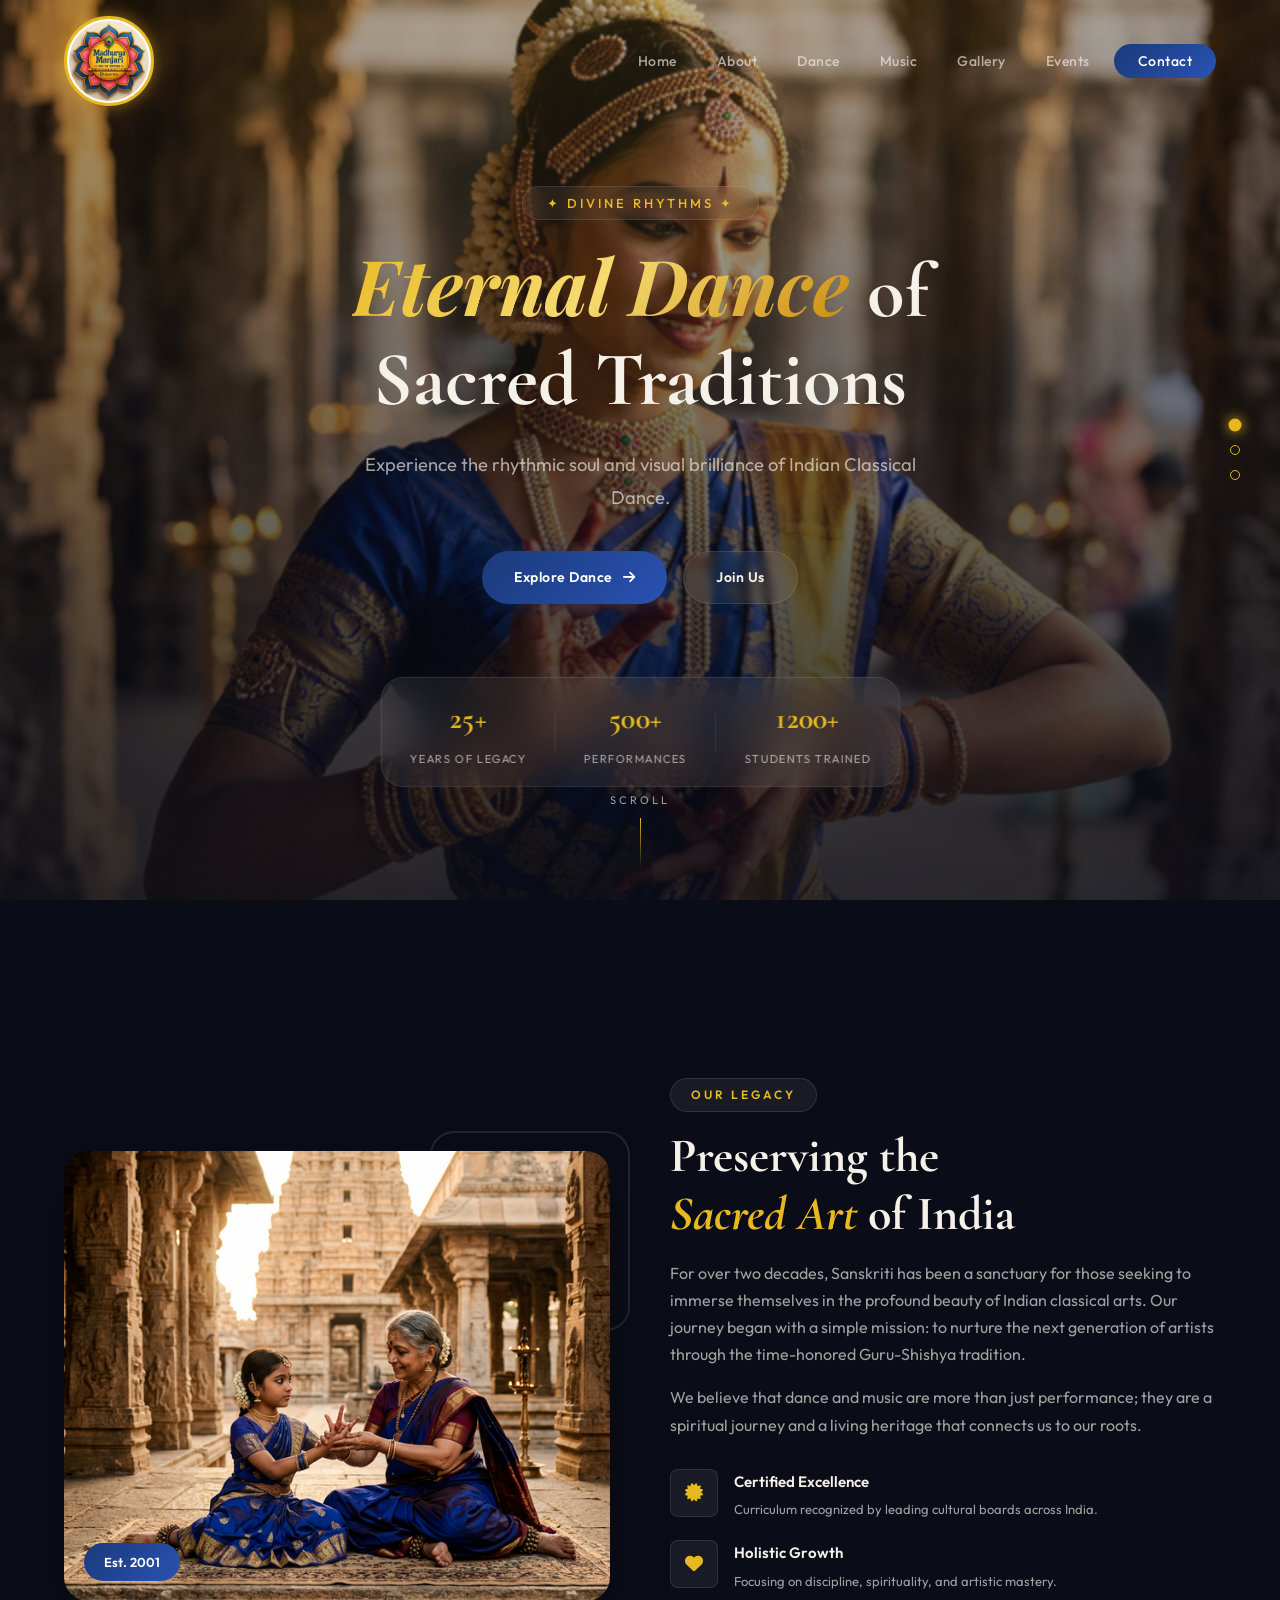
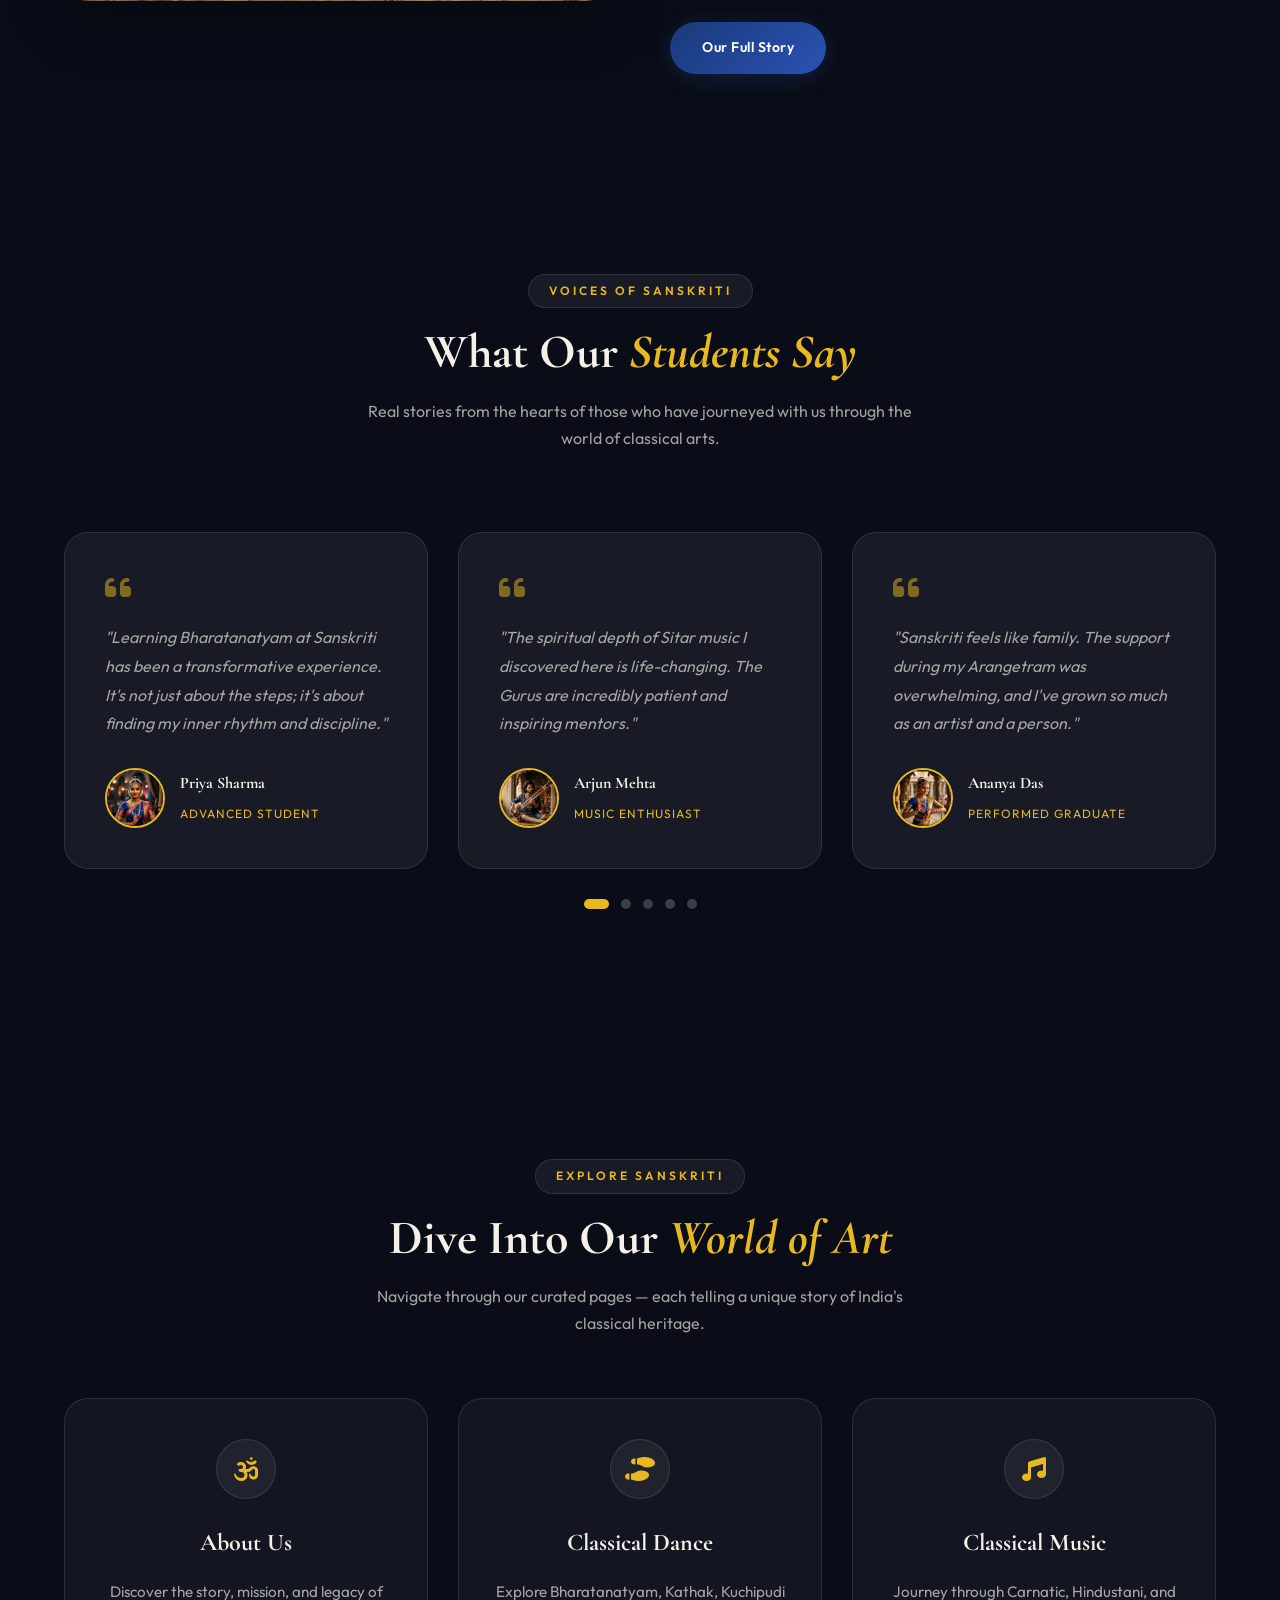
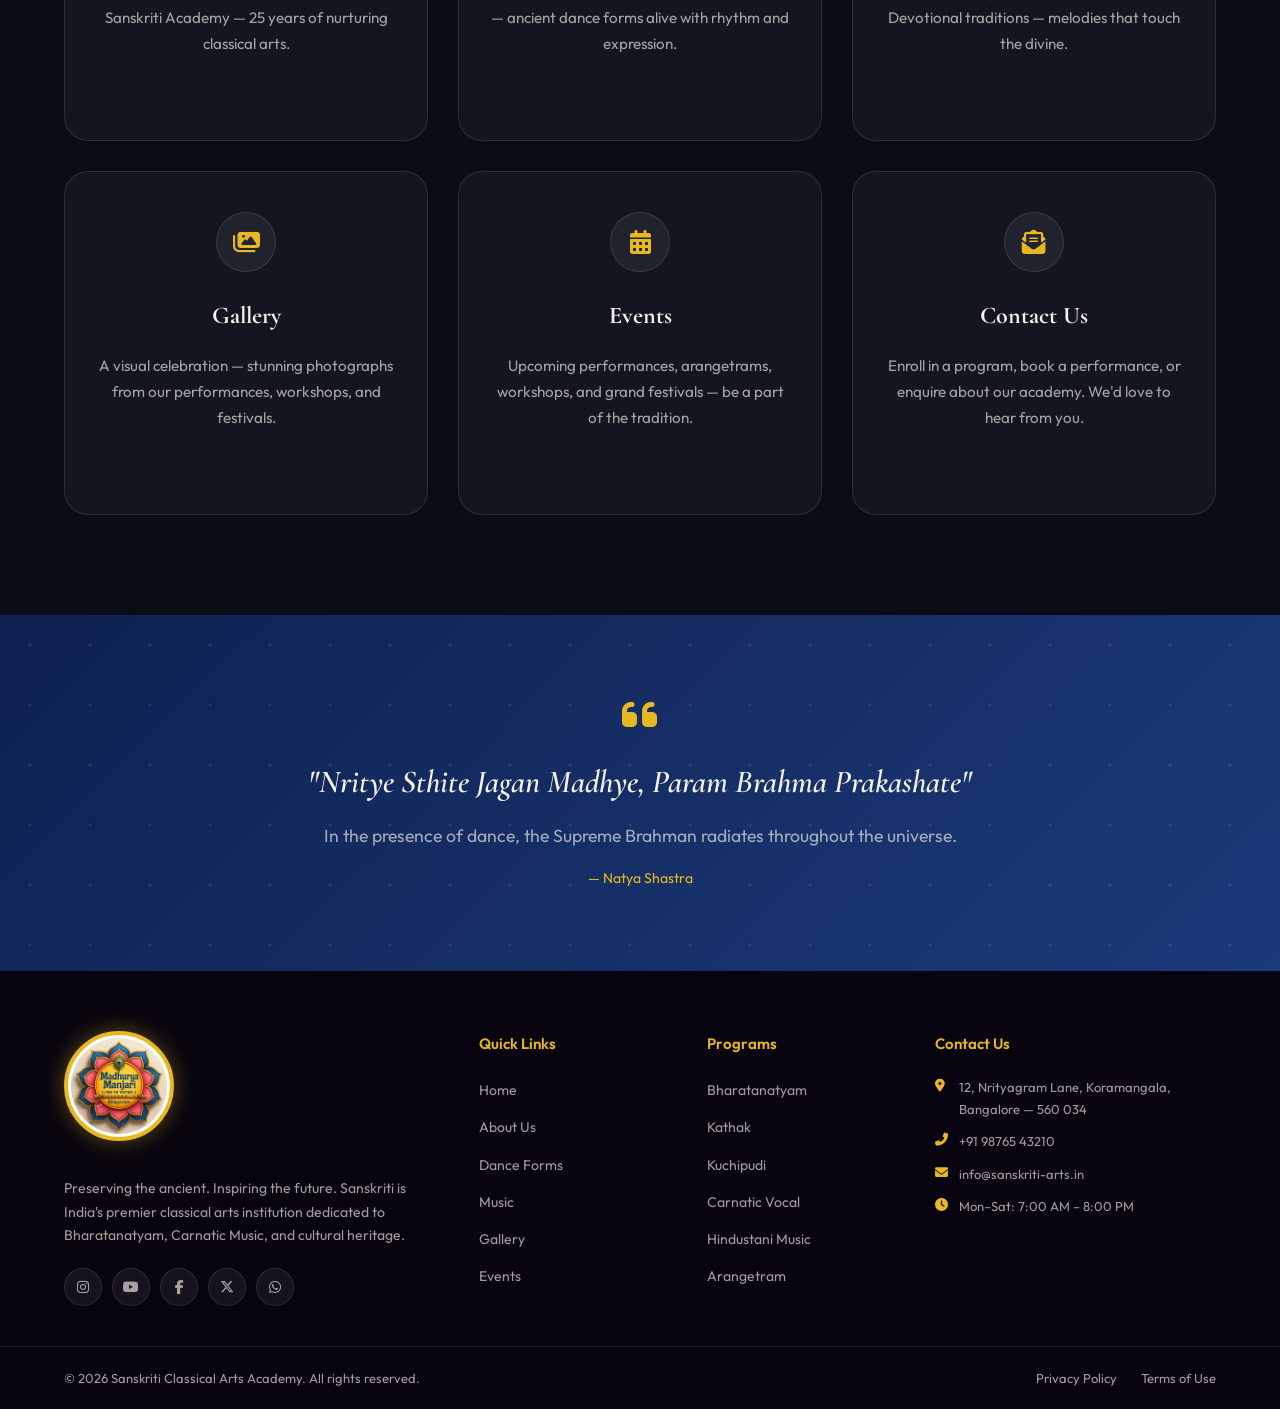
==== index.html @ 02250d00 "Add initial website structure, core styling, and assets for the Sanskriti project." ====
<!DOCTYPE html>
<html lang="en">

<head>
  <meta charset="UTF-8" />
  <meta name="viewport" content="width=device-width, initial-scale=1.0" />
  <meta name="description"
    content="Sanskriti — Celebrating the timeless beauty of Indian Classical Arts: Bharatanatyam, Kathak, Carnatic Music, and Cultural Performances." />
  <title>Sanskriti — Home | Indian Classical Arts</title>
  <link rel="stylesheet" href="style.css" />
  <link rel="preconnect" href="https://fonts.googleapis.com" />
  <link rel="preconnect" href="https://fonts.gstatic.com" crossorigin />
  <link
    href="https://fonts.googleapis.com/css2?family=Cormorant+Garamond:ital,wght@0,400;0,600;0,700;1,400;1,600&family=Outfit:wght@300;400;500;600&family=Playfair+Display:ital,wght@0,700;1,500&display=swap"
    rel="stylesheet" />
  <link rel="stylesheet" href="https://cdnjs.cloudflare.com/ajax/libs/font-awesome/6.5.0/css/all.min.css" />
</head>

<body>

  <!-- ===== NAVBAR ===== -->
  <nav class="navbar" id="navbar">
    <div class="nav-container">
      <a href="index.html" class="nav-logo">
        <img src="images/home/logo.jpeg" alt="Madhurya Manjari" class="nav-logo-img" />
      </a>
      <ul class="nav-menu" id="navMenu">
        <li><a href="index.html" class="nav-link active">Home</a></li>
        <li><a href="about.html" class="nav-link">About</a></li>
        <li><a href="dance.html" class="nav-link">Dance</a></li>
        <li><a href="music.html" class="nav-link">Music</a></li>
        <li><a href="gallery.html" class="nav-link">Gallery</a></li>
        <li><a href="events.html" class="nav-link">Events</a></li>
        <li><a href="contact.html" class="nav-link nav-cta">Contact</a></li>
      </ul>
      <button class="hamburger" id="hamburger" aria-label="Toggle Menu">
        <span></span><span></span><span></span>
      </button>
    </div>
  </nav>

  <!-- ===== HERO SECTION ===== -->
  <section class="hero" id="home">
    <div class="hero-particles" id="heroParticles"></div>
    
    <div class="hero-carousel" id="heroCarousel">
      <!-- Slide 1 -->
      <div class="carousel-slide active">
        <div class="slide-bg" style="background-image: url('images/home/carousel-1.jpg');"></div>
        <div class="hero-content">
          <span class="hero-badge">✦ Divine Rhythms ✦</span>
          <h1 class="hero-title">
            <em>Eternal Dance</em> of<br />
            Sacred Traditions
          </h1>
          <p class="hero-subtitle">Experience the rhythmic soul and visual brilliance of Indian Classical Dance.</p>
          <div class="hero-buttons">
            <a href="dance.html" class="btn btn-primary">Explore Dance <i class="fas fa-arrow-right"></i></a>
            <a href="contact.html" class="btn btn-outline">Join Us</a>
          </div>
        </div>
      </div>

      <!-- Slide 2 -->
      <div class="carousel-slide">
        <div class="slide-bg" style="background-image: url('images/home/carousel-2.jpg');"></div>
        <div class="hero-content">
          <span class="hero-badge">✦ Melodic Soul ✦</span>
          <h1 class="hero-title">
            Resonance of<br />
            <em>Divine Strings</em>
          </h1>
          <p class="hero-subtitle">Discover the melodic heart of India through the strings of thousand-year-old music.</p>
          <div class="hero-buttons">
            <a href="music.html" class="btn btn-primary">Discover Music <i class="fas fa-arrow-right"></i></a>
            <a href="contact.html" class="btn btn-outline">Learn More</a>
          </div>
        </div>
      </div>

      <!-- Slide 3 -->
      <div class="carousel-slide">
        <div class="slide-bg" style="background-image: url('images/home/carousel-3.jpg');"></div>
        <div class="hero-content">
          <span class="hero-badge">✦ Artistic Legacy ✦</span>
          <h1 class="hero-title">
            Celebrating our<br />
            <em>Living Heritage</em>
          </h1>
          <p class="hero-subtitle">A sanctuary for Indian classical arts, where tradition meets timeless elegance.</p>
          <div class="hero-buttons">
            <a href="gallery.html" class="btn btn-primary">View Gallery <i class="fas fa-arrow-right"></i></a>
            <a href="events.html" class="btn btn-outline">Attend Events</a>
          </div>
        </div>
      </div>

      <!-- Fixed Stats Over Carousel -->
      <div class="hero-fixed-bottom">
        <div class="hero-stats">
          <div class="stat"><span class="stat-num">25+</span><span class="stat-label">Years of Legacy</span></div>
          <div class="stat-divider"></div>
          <div class="stat"><span class="stat-num">500+</span><span class="stat-label">Performances</span></div>
          <div class="stat-divider"></div>
          <div class="stat"><span class="stat-num">1200+</span><span class="stat-label">Students Trained</span></div>
        </div>
      </div>

      <!-- Carousel Progress Navigation -->
      <div class="carousel-controls">
        <div class="nav-dot active" data-slide="0"></div>
        <div class="nav-dot" data-slide="1"></div>
        <div class="nav-dot" data-slide="2"></div>
      </div>
      
      <!-- Artistic Light & Interaction Overlays -->
      <div class="hero-light-overlay"></div>
    </div>

    <!-- Scroll Indicator -->
    <div class="hero-scroll">
      <span>Scroll</span>
      <div class="scroll-line"></div>
    </div>
  </section>

  <!-- ===== SECTION DIVIDER ===== -->
  <div class="divider divider-wave">
    <svg viewBox="0 0 1440 80" preserveAspectRatio="none">
      <path d="M0,40 C360,80 1080,0 1440,40 L1440,80 L0,80 Z" fill="var(--bg-primary)" />
    </svg>
  </div>

  <!-- ===== HOME ABOUT SECTION ===== -->
  <section class="home-about section" id="about">
    <div class="container">
      <div class="about-grid">
        <div class="about-image-wrap" data-aos="fade-right">
          <div class="about-img-frame">
            <img src="images/home/home-about.jpg" alt="Guru teaching Shishya" />
            <div class="img-badge">Est. 2001</div>
          </div>
          <div class="about-img-accent"></div>
        </div>
        <div class="about-text" data-aos="fade-left">
          <span class="section-tag">Our Legacy</span>
          <h2 class="section-title">Preserving the <br><em>Sacred Art</em> of India</h2>
          <p>For over two decades, Sanskriti has been a sanctuary for those seeking to immerse themselves in the profound beauty of Indian classical arts. Our journey began with a simple mission: to nurture the next generation of artists through the time-honored Guru-Shishya tradition.</p>
          <p>We believe that dance and music are more than just performance; they are a spiritual journey and a living heritage that connects us to our roots.</p>
          <div class="about-features">
            <div class="feature-item">
              <div class="feature-icon"><i class="fas fa-certificate"></i></div>
              <div>
                <h4>Certified Excellence</h4>
                <p>Curriculum recognized by leading cultural boards across India.</p>
              </div>
            </div>
            <div class="feature-item">
              <div class="feature-icon"><i class="fas fa-heart"></i></div>
              <div>
                <h4>Holistic Growth</h4>
                <p>Focusing on discipline, spirituality, and artistic mastery.</p>
              </div>
            </div>
          </div>
          <div class="hero-btns" style="justify-content: flex-start;">
            <a href="about.html" class="btn btn-primary">Our Full Story</a>
          </div>
        </div>
      </div>
    </div>
  </section>

  <!-- ===== TESTIMONIALS SECTION ===== -->
  <section class="testimonials section">
    <div class="container">
      <div class="section-header" data-aos="fade-up">
        <span class="section-tag">Voices of Sanskriti</span>
        <h2 class="section-title">What Our <em>Students Say</em></h2>
        <p class="section-desc">Real stories from the hearts of those who have journeyed with us through the world of classical arts.</p>
      </div>
      <div class="testimonial-carousel-container">
        <div class="testimonial-track">
          <!-- Testimonial 1 -->
          <div class="testimonial-card">
            <div class="testi-content">
              <i class="fas fa-quote-left"></i>
              <p>"Learning Bharatanatyam at Sanskriti has been a transformative experience. It's not just about the steps; it's about finding my inner rhythm and discipline."</p>
            </div>
            <div class="testi-user">
              <img src="images/home/student-1.jpg" alt="Priya Sharma" />
              <div class="user-info">
                <h5>Priya Sharma</h5>
                <span>Advanced Student</span>
              </div>
            </div>
          </div>
          <!-- Testimonial 2 -->
          <div class="testimonial-card">
            <div class="testi-content">
              <i class="fas fa-quote-left"></i>
              <p>"The spiritual depth of Sitar music I discovered here is life-changing. The Gurus are incredibly patient and inspiring mentors."</p>
            </div>
            <div class="testi-user">
              <img src="images/home/student-2.jpg" alt="Arjun Mehta" />
              <div class="user-info">
                <h5>Arjun Mehta</h5>
                <span>Music Enthusiast</span>
              </div>
            </div>
          </div>
          <!-- Testimonial 3 -->
          <div class="testimonial-card">
            <div class="testi-content">
              <i class="fas fa-quote-left"></i>
              <p>"Sanskriti feels like family. The support during my Arangetram was overwhelming, and I've grown so much as an artist and a person."</p>
            </div>
            <div class="testi-user">
              <img src="images/home/student-3.jpg" alt="Ananya Das" />
              <div class="user-info">
                <h5>Ananya Das</h5>
                <span>Performed Graduate</span>
              </div>
            </div>
          </div>
          <!-- Testimonial 4 -->
          <div class="testimonial-card">
            <div class="testi-content">
              <i class="fas fa-quote-left"></i>
              <p>"The Kathak classes here are exceptional. Every mudra and step is taught with such precision and love for the heritage."</p>
            </div>
            <div class="testi-user">
              <img src="images/home/student-4.jpg" alt="Meera Iyer" />
              <div class="user-info">
                <h5>Meera Iyer</h5>
                <span>Kathak Scholar</span>
              </div>
            </div>
          </div>
          <!-- Testimonial 5 -->
          <div class="testimonial-card">
            <div class="testi-content">
              <i class="fas fa-quote-left"></i>
              <p>"Discovering the nuances of Carnatic music at Sanskriti has been my soul's calling. A truly divine learning environment."</p>
            </div>
            <div class="testi-user">
              <img src="images/home/student-5.jpg" alt="Rohan Kulkarni" />
              <div class="user-info">
                <h5>Rohan Kulkarni</h5>
                <span>Music Student</span>
              </div>
            </div>
          </div>
        </div>
        <div class="testimonial-dots">
          <span class="testi-dot active" data-index="0"></span>
          <span class="testi-dot" data-index="1"></span>
          <span class="testi-dot" data-index="2"></span>
          <span class="testi-dot" data-index="3"></span>
          <span class="testi-dot" data-index="4"></span>
        </div>
      </div>
    </div>
  </section>
  <!-- ===== QUICK NAV TILES ===== -->
  <section class="quick-nav-section section">
    <div class="container">
      <div class="section-header" data-aos="fade-up">
        <span class="section-tag">Explore Sanskriti</span>
        <h2 class="section-title">Dive Into Our <em>World of Art</em></h2>
        <p class="section-desc">Navigate through our curated pages — each telling a unique story of India's classical heritage.</p>
      </div>
      <div class="quick-nav-grid">
        <a href="about.html" class="quick-nav-card" data-aos="fade-up" data-aos-delay="0">
          <div class="qn-icon"><i class="fas fa-om"></i></div>
          <h3>About Us</h3>
          <p>Discover the story, mission, and legacy of Sanskriti Academy — 25 years of nurturing classical arts.</p>
          <span class="qn-arrow"><i class="fas fa-arrow-right"></i></span>
        </a>
        <a href="dance.html" class="quick-nav-card" data-aos="fade-up" data-aos-delay="100">
          <div class="qn-icon"><i class="fas fa-shoe-prints"></i></div>
          <h3>Classical Dance</h3>
          <p>Explore Bharatanatyam, Kathak, Kuchipudi — ancient dance forms alive with rhythm and expression.</p>
          <span class="qn-arrow"><i class="fas fa-arrow-right"></i></span>
        </a>
        <a href="music.html" class="quick-nav-card" data-aos="fade-up" data-aos-delay="200">
          <div class="qn-icon"><i class="fas fa-music"></i></div>
          <h3>Classical Music</h3>
          <p>Journey through Carnatic, Hindustani, and Devotional traditions — melodies that touch the divine.</p>
          <span class="qn-arrow"><i class="fas fa-arrow-right"></i></span>
        </a>
        <a href="gallery.html" class="quick-nav-card" data-aos="fade-up" data-aos-delay="300">
          <div class="qn-icon"><i class="fas fa-images"></i></div>
          <h3>Gallery</h3>
          <p>A visual celebration — stunning photographs from our performances, workshops, and festivals.</p>
          <span class="qn-arrow"><i class="fas fa-arrow-right"></i></span>
        </a>
        <a href="events.html" class="quick-nav-card" data-aos="fade-up" data-aos-delay="400">
          <div class="qn-icon"><i class="fas fa-calendar-alt"></i></div>
          <h3>Events</h3>
          <p>Upcoming performances, arangetrams, workshops, and grand festivals — be a part of the tradition.</p>
          <span class="qn-arrow"><i class="fas fa-arrow-right"></i></span>
        </a>
        <a href="contact.html" class="quick-nav-card" data-aos="fade-up" data-aos-delay="500">
          <div class="qn-icon"><i class="fas fa-envelope-open-text"></i></div>
          <h3>Contact Us</h3>
          <p>Enroll in a program, book a performance, or enquire about our academy. We'd love to hear from you.</p>
          <span class="qn-arrow"><i class="fas fa-arrow-right"></i></span>
        </a>
      </div>
    </div>
  </section>

  <!-- ===== QUOTE BANNER ===== -->
  <section class="quote-banner">
    <div class="quote-overlay"></div>
    <div class="container">
      <blockquote data-aos="fade-up">
        <i class="fas fa-quote-left"></i>
        <p>"Nritye Sthite Jagan Madhye, Param Brahma Prakashate"</p>
        <p class="quote-translation">In the presence of dance, the Supreme Brahman radiates throughout the universe.</p>
        <cite>— Natya Shastra</cite>
      </blockquote>
    </div>
  </section>

  <!-- ===== FOOTER ===== -->
  <footer class="footer">
    <div class="footer-top">
      <div class="container footer-grid">
        <div class="footer-brand">
          <a href="index.html" class="footer-logo">
            <img src="images/home/logo.jpeg" alt="Madhurya Manjari" class="footer-logo-img" />
          </a>
          <p>Preserving the ancient. Inspiring the future. Sanskriti is India's premier classical arts institution
            dedicated to Bharatanatyam, Carnatic Music, and cultural heritage.</p>
          <div class="footer-social">
            <a href="#" aria-label="Instagram"><i class="fab fa-instagram"></i></a>
            <a href="#" aria-label="YouTube"><i class="fab fa-youtube"></i></a>
            <a href="#" aria-label="Facebook"><i class="fab fa-facebook-f"></i></a>
            <a href="#" aria-label="Twitter"><i class="fab fa-x-twitter"></i></a>
            <a href="#" aria-label="WhatsApp"><i class="fab fa-whatsapp"></i></a>
          </div>
        </div>
        <div class="footer-links">
          <h4>Quick Links</h4>
          <ul>
            <li><a href="index.html">Home</a></li>
            <li><a href="about.html">About Us</a></li>
            <li><a href="dance.html">Dance Forms</a></li>
            <li><a href="music.html">Music</a></li>
            <li><a href="gallery.html">Gallery</a></li>
            <li><a href="events.html">Events</a></li>
          </ul>
        </div>
        <div class="footer-links">
          <h4>Programs</h4>
          <ul>
            <li><a href="contact.html">Bharatanatyam</a></li>
            <li><a href="contact.html">Kathak</a></li>
            <li><a href="contact.html">Kuchipudi</a></li>
            <li><a href="contact.html">Carnatic Vocal</a></li>
            <li><a href="contact.html">Hindustani Music</a></li>
            <li><a href="contact.html">Arangetram</a></li>
          </ul>
        </div>
        <div class="footer-contact">
          <h4>Contact Us</h4>
          <p><i class="fas fa-map-marker-alt"></i> 12, Nrityagram Lane, Koramangala, Bangalore — 560 034</p>
          <p><i class="fas fa-phone-alt"></i> +91 98765 43210</p>
          <p><i class="fas fa-envelope"></i> info@sanskriti-arts.in</p>
          <p><i class="fas fa-clock"></i> Mon–Sat: 7:00 AM – 8:00 PM</p>
        </div>
      </div>
    </div>
    <div class="footer-bottom">
      <div class="container footer-bottom-inner">
        <p>© 2026 Sanskriti Classical Arts Academy. All rights reserved.</p>
        <div class="footer-bottom-links">
          <a href="#">Privacy Policy</a>
          <a href="#">Terms of Use</a>
        </div>
      </div>
    </div>
  </footer>

  <!-- ===== BACK TO TOP ===== -->
  <button class="back-to-top" id="backToTop" aria-label="Back to top">
    <i class="fas fa-arrow-up"></i>
  </button>

  <script src="script.js"></script>
</body>

</html>
---- style.css ----
/* ============================================================
   SANSKRITI — Indian Classical Arts | Master Stylesheet
   ============================================================ */

/* ----- CSS Custom Properties ----- */
:root {
  /* === Logo-matched Palette: Madhurya Manjari === */
  --maroon: #1B3A7A;           /* Royal Blue — primary accent from logo */
  --maroon-dark: #0E2150;      /* Deep Blue — dark variant */
  --gold: #E8B820;             /* Golden Yellow — logo circle fill */
  --gold-light: #F5D870;       /* Light Gold — highlights */
  --royal-blue: #1B3A7A;       /* Exact logo blue */
  --deep-blue: #0E1F3D;
  --orange: #C8860A;           /* Amber Gold — logo border accent */
  --pink: #E8427C;             /* Vibrant Pink — logo lotus petals */
  --teal: #2D7A4F;             /* Peacock Green — logo flute accent */
  --saffron: #F5C518;          /* Bright Saffron — logo gold */
  --cream: #FFF8EF;
  --ivory: #FFFDF7;
  --bg-primary: #0A0D18;       /* Deeper navy-dark for blue theme */
  --bg-secondary: #0E1228;
  --bg-card: rgba(255, 255, 255, 0.04);
  --text-primary: #F5F0E8;
  --text-secondary: rgba(245, 240, 232, 0.65);
  --text-dark: #1a1a2e;
  --glass-bg: rgba(255, 255, 255, 0.06);
  --glass-border: rgba(255, 255, 255, 0.1);
  --radius-sm: 8px;
  --radius-md: 16px;
  --radius-lg: 24px;
  --radius-xl: 32px;
  --gold-gradient: linear-gradient(135deg, #E8B820, #F5D870, #C8860A);
  --maroon-gradient: linear-gradient(135deg, #1B3A7A, #2952B3); /* Blue gradient */
  --pink-gradient: linear-gradient(135deg, #E8427C, #B02A5C);   /* Pink gradient */
  --teal-gradient: linear-gradient(135deg, #2D7A4F, #42B877);   /* Peacock green */
  --hero-gradient: linear-gradient(180deg, rgba(10, 13, 24, 0.3) 0%, rgba(10, 13, 24, 0.85) 100%);
  --section-padding: 100px 0;
  --transition: all 0.4s cubic-bezier(0.25, 0.8, 0.25, 1);
  --nav-height: 80px;
  --font-heading: 'Cormorant Garamond', 'Georgia', serif;
  --font-display: 'Playfair Display', serif;
  --font-body: 'Outfit', 'Segoe UI', sans-serif;
}

/* ----- Reset ----- */
*,
*::before,
*::after {
  margin: 0;
  padding: 0;
  box-sizing: border-box;
}

html {
  scroll-behavior: smooth;
  scroll-padding-top: var(--nav-height);
}

body {
  font-family: var(--font-body);
  background: var(--bg-primary);
  color: var(--text-primary);
  line-height: 1.7;
  overflow-x: hidden;
  -webkit-font-smoothing: antialiased;
}

a {
  color: inherit;
  text-decoration: none;
}

ul {
  list-style: none;
}

img {
  max-width: 100%;
  display: block;
}

button {
  cursor: pointer;
  border: none;
  background: none;
  font-family: inherit;
}

/* ----- Utility ----- */
.container {
  max-width: 1200px;
  margin: 0 auto;
  padding: 0 24px;
}

.section {
  padding: var(--section-padding);
  position: relative;
}

.highlight {
  color: var(--gold);
}

em {
  font-style: italic;
  color: var(--gold);
}

/* ============ NAVBAR ============ */
.navbar {
  position: fixed;
  top: 0;
  left: 0;
  width: 100%;
  z-index: 1000;
  padding: 16px 0;
  background: transparent;
  transition: var(--transition);
}

.navbar.scrolled {
  background: rgba(14, 11, 22, 0.92);
  backdrop-filter: blur(20px);
  padding: 10px 0;
  box-shadow: 0 4px 30px rgba(0, 0, 0, 0.3);
}

.nav-container {
  max-width: 1200px;
  margin: 0 auto;
  padding: 0 24px;
  display: flex;
  align-items: center;
  justify-content: space-between;
}

.nav-logo {
  display: flex;
  align-items: center;
  gap: 10px;
}

.logo-icon {
  font-size: 28px;
}

.logo-text {
  font-family: var(--font-heading);
  font-size: 28px;
  font-weight: 700;
  background: var(--gold-gradient);
  -webkit-background-clip: text;
  -webkit-text-fill-color: transparent;
  background-clip: text;
}

/* === Logo Image Styles (Enhanced & Larger) === */
.nav-logo-img {
  height: 90px;
  width: 90px;
  object-fit: cover;
  border-radius: 50%;
  border: 3px solid var(--gold);
  box-shadow: 
    0 0 15px rgba(232, 184, 32, 0.4),
    0 0 30px rgba(232, 184, 32, 0.2),
    0 0 45px rgba(232, 66, 124, 0.1);
  transition: var(--transition);
  background: white; /* Ensures visibility if the image has transparency */
  padding: 2px;
}

.nav-logo:hover .nav-logo-img {
  box-shadow: 
    0 0 25px rgba(232, 184, 32, 0.6),
    0 0 50px rgba(232, 184, 32, 0.4),
    0 0 70px rgba(232, 66, 124, 0.3);
  transform: scale(1.08) rotate(5deg);
}

.footer-logo-img {
  height: 110px;
  width: 110px;
  object-fit: cover;
  border-radius: 50%;
  border: 4px solid var(--gold);
  box-shadow: 
    0 0 20px rgba(232, 184, 32, 0.3),
    0 0 40px rgba(232, 184, 32, 0.1);
  margin-bottom: 20px;
  display: block;
  background: white;
  padding: 3px;
}

.nav-menu {
  display: flex;
  align-items: center;
  gap: 8px;
}

.nav-link {
  padding: 8px 16px;
  border-radius: var(--radius-sm);
  font-size: 14px;
  font-weight: 500;
  letter-spacing: 0.5px;
  transition: var(--transition);
  color: var(--text-secondary);
}

.nav-link:hover,
.nav-link.active {
  color: var(--gold);
}

.nav-cta {
  background: var(--maroon-gradient) !important;
  color: white !important;
  border-radius: 30px;
  padding: 8px 24px;
}

.nav-cta:hover {
  transform: translateY(-2px);
  box-shadow: 0 4px 15px rgba(27, 58, 122, 0.55);
}

.hamburger {
  display: none;
  flex-direction: column;
  justify-content: center;
  align-items: flex-end; /* Align bars asymmetrically to the right */
  gap: 6px;
  width: 45px;
  height: 45px;
  padding: 5px;
  cursor: pointer;
  background: transparent;
  border: none;
  z-index: 1000;
}

.hamburger span {
  display: block;
  height: 2.5px;
  background: var(--gold);
  border-radius: 4px;
  transition: all 0.4s cubic-bezier(0.68, -0.55, 0.265, 1.55);
}

/* Asymmetric staggered widths */
.hamburger span:nth-child(1) { width: 30px; }
.hamburger span:nth-child(2) { width: 20px; }
.hamburger span:nth-child(3) { width: 30px; }

/* Interactive Hover effect - Expand middle bar */
.hamburger:hover span:nth-child(2) {
  width: 30px;
}

/* Active State (The 'X') */
.hamburger.active span:nth-child(1) {
  transform: translateY(8.5px) rotate(45deg);
}

.hamburger.active span:nth-child(2) {
  opacity: 0;
  transform: translateX(15px); /* Slide out before fading */
}

.hamburger.active span:nth-child(3) {
  transform: translateY(-8.5px) rotate(-45deg);
}

/* Base tablet overrides for header */
@media (max-width: 992px) {
  .nav-logo-img {
    height: 70px;
    width: 70px;
  }
}

@media (max-width: 768px) {
  .navbar {
    padding: 15px 5%; /* Less top/bottom padding on mobile */
  }
  
  .nav-logo-img {
    height: 60px;
    width: 60px;
  }
}

/* ============ HERO ============ */
.hero {
  min-height: 100vh;
  display: flex;
  align-items: center;
  justify-content: center;
  position: relative;
  overflow: hidden;
}

/* === Hero Carousel Base === */
.hero-carousel {
  position: absolute;
  inset: 0;
  overflow: hidden;
  z-index: 0;
}

.carousel-slide {
  position: absolute;
  inset: 0;
  opacity: 0;
  visibility: hidden;
  transition: opacity 1.5s cubic-bezier(0.4, 0, 0.2, 1), visibility 1.5s;
  display: flex;
  align-items: center;
  justify-content: center;
}

.carousel-slide.active {
  opacity: 1;
  visibility: visible;
  z-index: 2;
}

.slide-bg {
  position: absolute;
  inset: 0;
  background-size: cover;
  background-position: center;
  transform: scale(1.1);
  transition: transform 10s ease-out;
  z-index: 0;
}

.carousel-slide.active .slide-bg {
  transform: scale(1);
}

.carousel-slide::after {
  content: '';
  position: absolute;
  inset: 0;
  background: linear-gradient(to bottom, rgba(10, 13, 24, 0.3), rgba(10, 13, 24, 0.85));
  z-index: 1;
}

/* === Content Animations === */
.carousel-slide .hero-content > * {
  opacity: 0;
  transform: translateY(30px);
  transition: all 1s cubic-bezier(0.22, 1, 0.36, 1);
}

.carousel-slide.active .hero-content > * {
  opacity: 1;
  transform: translateY(0);
}

.carousel-slide.active .hero-badge { transition-delay: 0.4s; }
.carousel-slide.active .hero-title { transition-delay: 0.6s; }
.carousel-slide.active .hero-subtitle { transition-delay: 0.8s; }
.carousel-slide.active .hero-buttons { transition-delay: 1s; }

/* === Carousel Controls === */
.carousel-controls {
  position: absolute;
  right: 40px;
  top: 50%;
  transform: translateY(-50%);
  display: flex;
  flex-direction: column;
  gap: 15px;
  z-index: 10;
}

.nav-dot {
  width: 10px;
  height: 10px;
  border-radius: 50%;
  border: 1.5px solid var(--gold);
  cursor: pointer;
  transition: var(--transition);
}

.nav-dot.active {
  background: var(--gold);
  transform: scale(1.3);
  box-shadow: 0 0 10px var(--gold);
}

/* === Sacred Light Overlay === */
.hero-light-overlay {
  position: absolute;
  inset: 0;
  pointer-events: none;
  z-index: 3;
  background: radial-gradient(circle at 50% -20%, rgba(232, 184, 32, 0.15) 0%, transparent 60%);
  mix-blend-mode: screen;
  animation: glowPulse 5s ease-in-out infinite alternate;
}

@keyframes glowPulse {
  0% { opacity: 0.4; }
  100% { opacity: 0.8; }
}

.hero-fixed-bottom {
  position: absolute;
  bottom: 110px;
  left: 0;
  right: 0;
  z-index: 5;
  display: flex;
  justify-content: center;
  pointer-events: none;
}

.hero-fixed-bottom .hero-stats {
  pointer-events: auto;
  transform: scale(0.95);
  padding: 16px 30px;
}

.hero-particles {
  position: absolute;
  inset: 0;
  z-index: 1;
  pointer-events: none;
}

.hero-particles .particle {
  position: absolute;
  width: 4px;
  height: 4px;
  background: var(--gold);
  border-radius: 50%;
  opacity: 0;
  animation: particleFade 4s ease-in-out infinite;
}

@keyframes particleFade {

  0%,
  100% {
    opacity: 0;
    transform: translateY(0) scale(0.5);
  }

  50% {
    opacity: 0.6;
    transform: translateY(-40px) scale(1);
  }
}

.hero-content {
  position: relative;
  z-index: 2;
  text-align: center;
  max-width: 850px;
  padding: 0 24px;
  margin-top: -60px; /* Offset for better visual balance */
}

.hero-badge {
  display: inline-block;
  padding: 5px 24px;
  background: var(--glass-bg);
  border: 1px solid var(--glass-border);
  border-radius: 30px;
  font-size: 13px;
  font-weight: 500;
  letter-spacing: 3px;
  text-transform: uppercase;
  color: var(--gold);
  margin-bottom: 20px;
  backdrop-filter: blur(10px);
}

.hero-title {
  font-family: var(--font-heading);
  font-size: clamp(2.5rem, 6vw, 5rem);
  font-weight: 700;
  line-height: 1.15;
  margin-bottom: 24px;
}

.hero-title em {
  font-family: var(--font-display);
  background: var(--gold-gradient);
  -webkit-background-clip: text;
  -webkit-text-fill-color: transparent;
  background-clip: text;
}

.hero-subtitle {
  font-size: clamp(1rem, 2vw, 1.15rem);
  color: var(--text-secondary);
  max-width: 580px;
  margin: 0 auto 36px;
  line-height: 1.8;
}

.hero-buttons {
  display: flex;
  gap: 16px;
  justify-content: center;
  flex-wrap: wrap;
  margin-bottom: 50px;
}

.hero-stats {
  display: flex;
  align-items: center;
  justify-content: center;
  gap: 30px;
  padding: 24px 36px;
  border-radius: var(--radius-lg);
  background: var(--glass-bg);
  border: 1px solid var(--glass-border);
  backdrop-filter: blur(20px);
}

.stat {
  text-align: center;
}

.stat-num {
  display: block;
  font-family: var(--font-heading);
  font-size: 2rem;
  font-weight: 700;
  color: var(--gold);
}

.stat-label {
  font-size: 12px;
  color: var(--text-secondary);
  letter-spacing: 1px;
  text-transform: uppercase;
}

.stat-divider {
  width: 1px;
  height: 40px;
  background: var(--glass-border);
}

.hero-scroll {
  position: absolute;
  bottom: 32px;
  left: 50%;
  transform: translateX(-50%);
  z-index: 3;
  display: flex;
  flex-direction: column;
  align-items: center;
  gap: 8px;
}

.hero-scroll span {
  font-size: 11px;
  letter-spacing: 3px;
  text-transform: uppercase;
  color: var(--text-secondary);
}

.scroll-line {
  width: 1px;
  height: 50px;
  background: linear-gradient(to bottom, var(--gold), transparent);
  animation: scrollAnim 2s infinite;
}

@keyframes scrollAnim {
  0% {
    opacity: 1;
    transform: scaleY(1);
  }

  50% {
    opacity: 0.3;
    transform: scaleY(0.5);
  }

  100% {
    opacity: 1;
    transform: scaleY(1);
  }
}

/* ============ BUTTONS ============ */
.btn {
  display: inline-flex;
  align-items: center;
  gap: 10px;
  padding: 14px 32px;
  border-radius: 50px;
  font-weight: 600;
  font-size: 14px;
  letter-spacing: 0.5px;
  transition: var(--transition);
}

.btn-primary {
  background: var(--maroon-gradient);
  color: white;
  box-shadow: 0 4px 20px rgba(27, 58, 122, 0.38);
}

.btn-primary:hover {
  transform: translateY(-3px);
  box-shadow: 0 8px 30px rgba(27, 58, 122, 0.55);
}

.btn-outline {
  border: 1px solid var(--glass-border);
  color: var(--text-primary);
  background: var(--glass-bg);
  backdrop-filter: blur(5px);
}

.btn-outline:hover {
  border-color: var(--gold);
  color: var(--gold);
}

.btn-outline-sm {
  display: inline-flex;
  align-items: center;
  gap: 8px;
  padding: 8px 20px;
  border: 1px solid var(--glass-border);
  border-radius: 30px;
  font-size: 13px;
  font-weight: 500;
  transition: var(--transition);
  color: var(--text-secondary);
}

.btn-outline-sm:hover {
  border-color: var(--gold);
  color: var(--gold);
}

.btn-primary-sm {
  display: inline-flex;
  align-items: center;
  gap: 6px;
  padding: 8px 22px;
  border-radius: 30px;
  font-size: 13px;
  font-weight: 600;
  background: var(--maroon-gradient);
  color: white;
  transition: var(--transition);
}

.btn-primary-sm:hover {
  transform: translateY(-2px);
  box-shadow: 0 6px 20px rgba(27, 58, 122, 0.45);
}

.btn-full {
  width: 100%;
  justify-content: center;
}

/* ============ SECTION HEADERS ============ */
.section-header {
  text-align: center;
  margin-bottom: 60px;
}

.section-tag {
  display: inline-block;
  padding: 6px 20px;
  background: var(--glass-bg);
  border: 1px solid var(--glass-border);
  border-radius: 30px;
  font-size: 12px;
  font-weight: 600;
  letter-spacing: 3px;
  text-transform: uppercase;
  color: var(--gold);
  margin-bottom: 16px;
}

.section-title {
  font-family: var(--font-heading);
  font-size: clamp(2rem, 4vw, 3rem);
  font-weight: 700;
  line-height: 1.2;
  margin-bottom: 16px;
}

.section-desc {
  font-size: 1rem;
  color: var(--text-secondary);
  max-width: 550px;
  margin: 0 auto;
}

/* ============ DIVIDERS ============ */
.divider-wave {
  margin-top: -2px;
}

.divider-wave svg {
  display: block;
  width: 100%;
  height: 80px;
}

.ornament-divider {
  display: flex;
  align-items: center;
  justify-content: center;
  gap: 16px;
  padding: 40px 0;
}

.ornament-divider span {
  display: block;
  width: 80px;
  height: 1px;
  background: var(--glass-border);
}

.ornament-divider i {
  color: var(--gold);
  font-size: 20px;
  animation: spin 8s linear infinite;
}

@keyframes spin {
  100% {
    transform: rotate(360deg);
  }
}

/* ============ ABOUT ============ */
.about-grid {
  display: grid;
  grid-template-columns: 1fr 1fr;
  gap: 60px;
  align-items: center;
}

.about-image-wrap {
  position: relative;
}

.about-img-frame {
  position: relative;
  border-radius: var(--radius-lg);
  overflow: hidden;
  box-shadow: 0 20px 60px rgba(0, 0, 0, 0.3);
}

.about-img-frame img {
  width: 100%;
  height: 450px;
  object-fit: cover;
}

.img-badge {
  position: absolute;
  bottom: 20px;
  left: 20px;
  padding: 8px 20px;
  background: var(--maroon-gradient);
  color: white;
  border-radius: 30px;
  font-size: 13px;
  font-weight: 600;
}

.about-img-accent {
  position: absolute;
  top: -20px;
  right: -20px;
  width: 200px;
  height: 200px;
  border: 2px solid var(--glass-border);
  border-radius: var(--radius-lg);
  z-index: -1;
}

.about-text h3 {
  font-family: var(--font-heading);
  font-size: 1.8rem;
  font-weight: 700;
  margin-bottom: 20px;
  line-height: 1.3;
}

.about-text>p {
  color: var(--text-secondary);
  margin-bottom: 16px;
}

.about-features {
  margin: 30px 0;
  display: flex;
  flex-direction: column;
  gap: 20px;
}

.feature-item {
  display: flex;
  gap: 16px;
  align-items: flex-start;
}

.feature-icon {
  width: 48px;
  height: 48px;
  min-width: 48px;
  display: flex;
  align-items: center;
  justify-content: center;
  border-radius: var(--radius-sm);
  background: var(--glass-bg);
  border: 1px solid var(--glass-border);
  color: var(--gold);
  font-size: 18px;
}

.feature-item h4 {
  font-size: 15px;
  font-weight: 600;
  margin-bottom: 4px;
}

.feature-item p {
  font-size: 13px;
  color: var(--text-secondary);
  margin-bottom: 0;
}

/* ============ DANCE CARDS ============ */
.cards-grid {
  display: grid;
  grid-template-columns: repeat(3, 1fr);
  gap: 30px;
}

.art-card {
  border-radius: var(--radius-lg);
  overflow: hidden;
  background: var(--bg-card);
  border: 1px solid var(--glass-border);
  transition: var(--transition);
}

.art-card:hover {
  transform: translateY(-8px);
  border-color: rgba(212, 168, 67, 0.3);
  box-shadow: 0 20px 50px rgba(0, 0, 0, 0.3);
}

.art-card.featured {
  border-color: rgba(212, 168, 67, 0.2);
}

.card-image {
  position: relative;
  overflow: hidden;
  height: 260px;
}

.card-image img {
  width: 100%;
  height: 100%;
  object-fit: cover;
  transition: transform 0.6s ease;
}

.art-card:hover .card-image img {
  transform: scale(1.1);
}

.card-overlay {
  position: absolute;
  inset: 0;
  background: rgba(14, 11, 22, 0.4);
  display: flex;
  align-items: center;
  justify-content: center;
  opacity: 0;
  transition: var(--transition);
}

.card-overlay i {
  font-size: 40px;
  color: var(--gold);
}

.art-card:hover .card-overlay {
  opacity: 1;
}

.card-badge {
  position: absolute;
  top: 16px;
  right: 16px;
  padding: 4px 14px;
  background: var(--maroon-gradient);
  color: white;
  border-radius: 20px;
  font-size: 11px;
  font-weight: 600;
  letter-spacing: 1px;
}

.card-body {
  padding: 28px;
}

.card-body h3 {
  font-family: var(--font-heading);
  font-size: 1.5rem;
  font-weight: 700;
  margin-bottom: 12px;
}

.card-body p {
  font-size: 14px;
  color: var(--text-secondary);
  margin-bottom: 16px;
  line-height: 1.7;
}

.card-tags {
  display: flex;
  gap: 8px;
  margin-bottom: 20px;
  flex-wrap: wrap;
}

.card-tags span {
  padding: 4px 12px;
  border-radius: 20px;
  font-size: 11px;
  background: var(--glass-bg);
  border: 1px solid var(--glass-border);
  color: var(--text-secondary);
}

/* ============ MUSIC ============ */
.music-section {
  background: var(--bg-secondary);
}

.music-bg-pattern {
  position: absolute;
  inset: 0;
  background: radial-gradient(ellipse at 30% 50%, rgba(45, 122, 79, 0.1) 0%, transparent 50%),
    radial-gradient(ellipse at 70% 50%, rgba(232, 66, 124, 0.08) 0%, transparent 50%);
}

.music-cards {
  display: grid;
  grid-template-columns: repeat(3, 1fr);
  gap: 30px;
  position: relative;
  z-index: 1;
}

.music-card {
  position: relative;
  border-radius: var(--radius-lg);
  overflow: hidden;
  background: var(--bg-card);
  border: 1px solid var(--glass-border);
  transition: var(--transition);
  padding-bottom: 0;
}

.music-card:hover {
  transform: translateY(-8px);
  border-color: rgba(232, 184, 32, 0.35);
  box-shadow: 0 20px 50px rgba(0, 0, 0, 0.3);
}

.music-card-icon {
  position: absolute;
  top: 20px;
  right: 20px;
  z-index: 3;
  width: 44px;
  height: 44px;
  display: flex;
  align-items: center;
  justify-content: center;
  background: var(--glass-bg);
  border: 1px solid var(--glass-border);
  border-radius: 50%;
  color: var(--gold);
  backdrop-filter: blur(10px);
}

.music-card-glow {
  position: absolute;
  top: -50%;
  left: -50%;
  width: 200%;
  height: 200%;
  background: radial-gradient(circle, rgba(232, 184, 32, 0.1) 0%, transparent 70%);
  opacity: 0;
  transition: opacity 0.5s;
}

.music-card:hover .music-card-glow {
  opacity: 1;
}

.music-card img {
  width: 100%;
  height: 220px;
  object-fit: cover;
}

.music-card-content {
  padding: 28px;
}

.music-card-content h3 {
  font-family: var(--font-heading);
  font-size: 1.5rem;
  font-weight: 700;
  margin-bottom: 12px;
}

.music-card-content p {
  font-size: 14px;
  color: var(--text-secondary);
  line-height: 1.7;
  margin-bottom: 16px;
}

.music-waveform {
  display: flex;
  gap: 3px;
  align-items: flex-end;
  height: 30px;
}

.music-waveform span {
  width: 3px;
  border-radius: 3px;
  background: var(--teal-gradient);
  opacity: 0.5;
  animation: waveform 1.2s infinite ease-in-out;
}

.music-waveform span:nth-child(1) {
  height: 10px;
  animation-delay: 0s;
}

.music-waveform span:nth-child(2) {
  height: 20px;
  animation-delay: 0.1s;
}

.music-waveform span:nth-child(3) {
  height: 15px;
  animation-delay: 0.2s;
}

.music-waveform span:nth-child(4) {
  height: 25px;
  animation-delay: 0.15s;
}

.music-waveform span:nth-child(5) {
  height: 12px;
  animation-delay: 0.25s;
}

.music-waveform span:nth-child(6) {
  height: 18px;
  animation-delay: 0.3s;
}

.music-waveform span:nth-child(7) {
  height: 22px;
  animation-delay: 0.05s;
}

.music-waveform span:nth-child(8) {
  height: 14px;
  animation-delay: 0.35s;
}

.music-waveform span:nth-child(9) {
  height: 20px;
  animation-delay: 0.12s;
}

.music-waveform span:nth-child(10) {
  height: 8px;
  animation-delay: 0.4s;
}

@keyframes waveform {

  0%,
  100% {
    transform: scaleY(0.5);
  }

  50% {
    transform: scaleY(1.5);
  }
}

/* ============ GALLERY ============ */
.gallery-filters {
  display: flex;
  gap: 10px;
  justify-content: center;
  margin-bottom: 40px;
  flex-wrap: wrap;
}

.filter-btn {
  padding: 8px 24px;
  border-radius: 30px;
  font-size: 13px;
  font-weight: 500;
  background: var(--glass-bg);
  border: 1px solid var(--glass-border);
  color: var(--text-secondary);
  transition: var(--transition);
}

.filter-btn:hover,
.filter-btn.active {
  background: var(--maroon-gradient);
  color: white;
  border-color: transparent;
  box-shadow: 0 4px 16px rgba(27, 58, 122, 0.4);
}

.gallery-grid {
  display: grid;
  grid-template-columns: repeat(4, 1fr);
  grid-auto-rows: 220px;
  gap: 16px;
}

.gallery-item {
  position: relative;
  border-radius: var(--radius-md);
  overflow: hidden;
  cursor: pointer;
}

.gallery-item.tall {
  grid-row: span 2;
}

.gallery-item.wide {
  grid-column: span 2;
}

.gallery-item img {
  width: 100%;
  height: 100%;
  object-fit: cover;
  transition: transform 0.5s ease;
}

.gallery-item:hover img {
  transform: scale(1.1);
}

.gallery-hover {
  position: absolute;
  inset: 0;
  background: rgba(14, 11, 22, 0.6);
  backdrop-filter: blur(4px);
  display: flex;
  flex-direction: column;
  align-items: center;
  justify-content: center;
  gap: 8px;
  opacity: 0;
  transition: var(--transition);
}

.gallery-item:hover .gallery-hover {
  opacity: 1;
}

.gallery-hover i {
  font-size: 28px;
  color: var(--gold);
}

.gallery-hover span {
  font-size: 14px;
  font-weight: 500;
  color: white;
}

.gallery-item.hidden {
  display: none;
}

/* ============ LIGHTBOX ============ */
.lightbox {
  position: fixed;
  inset: 0;
  z-index: 9999;
  background: rgba(0, 0, 0, 0.95);
  backdrop-filter: blur(20px);
  display: flex;
  align-items: center;
  justify-content: center;
  opacity: 0;
  visibility: hidden;
  transition: var(--transition);
}

.lightbox.active {
  opacity: 1;
  visibility: visible;
}

.lightbox-close {
  position: absolute;
  top: 24px;
  right: 24px;
  width: 48px;
  height: 48px;
  display: flex;
  align-items: center;
  justify-content: center;
  background: var(--glass-bg);
  border: 1px solid var(--glass-border);
  border-radius: 50%;
  color: white;
  font-size: 20px;
  transition: var(--transition);
}

.lightbox-close:hover {
  background: var(--maroon);
}

.lightbox-prev,
.lightbox-next {
  position: absolute;
  top: 50%;
  transform: translateY(-50%);
  width: 48px;
  height: 48px;
  display: flex;
  align-items: center;
  justify-content: center;
  background: var(--glass-bg);
  border: 1px solid var(--glass-border);
  border-radius: 50%;
  color: white;
  font-size: 18px;
  transition: var(--transition);
}

.lightbox-prev {
  left: 24px;
}

.lightbox-next {
  right: 24px;
}

.lightbox-prev:hover,
.lightbox-next:hover {
  background: var(--maroon);
}

.lightbox-content {
  max-width: 90vw;
  max-height: 85vh;
  text-align: center;
}

.lightbox-content img {
  max-width: 100%;
  max-height: 80vh;
  object-fit: contain;
  border-radius: var(--radius-md);
}

#lightboxCaption {
  margin-top: 16px;
  color: var(--text-secondary);
  font-size: 14px;
}

/* ============ EVENTS CARD GRID ============ */
.events-section {
  background: var(--bg-secondary);
  position: relative;
  overflow: hidden;
}

.events-bg-glow {
  position: absolute;
  inset: 0;
  pointer-events: none;
  background:
    radial-gradient(ellipse at 15% 40%, rgba(123, 26, 51, 0.12) 0%, transparent 55%),
    radial-gradient(ellipse at 85% 60%, rgba(26, 139, 127, 0.10) 0%, transparent 55%);
}

.events-grid {
  display: grid;
  grid-template-columns: repeat(2, 1fr);
  gap: 28px;
  position: relative;
  z-index: 1;
}

.event-card {
  display: flex;
  flex-direction: column;
  border-radius: var(--radius-lg);
  overflow: hidden;
  background: var(--bg-card);
  border: 1px solid var(--glass-border);
  transition: var(--transition);
}

.event-card:hover {
  transform: translateY(-8px);
  border-color: rgba(212, 168, 67, 0.25);
  box-shadow: 0 24px 60px rgba(0, 0, 0, 0.35);
}

/* Card Header — colored gradient strip */
.event-card-header {
  display: flex;
  align-items: center;
  justify-content: space-between;
  padding: 20px 24px;
  position: relative;
}

.performance-header {
  background: linear-gradient(135deg, rgba(123, 26, 51, 0.9), rgba(90, 13, 34, 0.9));
}

.workshop-header {
  background: linear-gradient(135deg, rgba(26, 139, 127, 0.9), rgba(15, 90, 83, 0.9));
}

.festival-header {
  background: linear-gradient(135deg, rgba(232, 115, 42, 0.9), rgba(244, 162, 54, 0.85));
}

.international-header {
  background: linear-gradient(135deg, rgba(27, 58, 107, 0.95), rgba(14, 31, 61, 0.95));
}

/* Date block inside header */
.event-card-date {
  display: flex;
  align-items: center;
  gap: 12px;
}

.ev-day {
  font-family: var(--font-heading);
  font-size: 3rem;
  font-weight: 700;
  color: white;
  line-height: 1;
}

.ev-month-year {
  display: flex;
  flex-direction: column;
}

.ev-month {
  font-size: 14px;
  font-weight: 600;
  color: rgba(255, 255, 255, 0.9);
  text-transform: uppercase;
  letter-spacing: 1px;
}

.ev-year {
  font-size: 12px;
  color: rgba(255, 255, 255, 0.6);
}

/* Badge*/
.event-badge {
  padding: 5px 14px;
  border-radius: 20px;
  font-size: 11px;
  font-weight: 700;
  letter-spacing: 1.5px;
  text-transform: uppercase;
  background: rgba(255, 255, 255, 0.18);
  color: white;
  border: 1px solid rgba(255, 255, 255, 0.25);
  backdrop-filter: blur(6px);
  white-space: nowrap;
}

.badge-teal {
  background: rgba(39, 189, 168, 0.25);
  border-color: rgba(39, 189, 168, 0.4);
}

.badge-festival {
  background: rgba(255, 200, 80, 0.2);
  border-color: rgba(255, 200, 80, 0.4);
  color: #ffe89a;
}

.badge-intl {
  background: rgba(100, 140, 220, 0.2);
  border-color: rgba(100, 140, 220, 0.4);
}

/* Icon bubble */
.event-card-icon {
  display: flex;
  align-items: center;
  justify-content: center;
  width: 52px;
  height: 52px;
  border-radius: 50%;
  background: var(--glass-bg);
  border: 1px solid var(--glass-border);
  color: var(--gold);
  font-size: 20px;
  margin: -26px auto 0;
  position: relative;
  z-index: 2;
  box-shadow: 0 4px 16px rgba(0, 0, 0, 0.3);
  transition: var(--transition);
}

.event-card:hover .event-card-icon {
  background: var(--maroon-gradient);
  border-color: transparent;
  color: white;
  transform: scale(1.1) rotate(15deg);
}

/* Card body */
.event-card-body {
  padding: 20px 24px;
  flex: 1;
}

.event-card-body h3 {
  font-family: var(--font-heading);
  font-size: 1.5rem;
  font-weight: 700;
  margin-bottom: 4px;
  line-height: 1.2;
}

.event-subtitle {
  font-size: 13px;
  color: var(--gold);
  font-weight: 600;
  letter-spacing: 0.5px;
  margin-bottom: 12px;
}

.event-desc {
  font-size: 14px;
  color: var(--text-secondary);
  line-height: 1.7;
  margin-bottom: 18px;
}

/* Detail rows – stacked, no overflow */
.event-details {
  display: flex;
  flex-direction: column;
  gap: 8px;
}

.event-detail-item {
  display: flex;
  align-items: flex-start;
  gap: 10px;
  font-size: 13px;
  color: var(--text-secondary);
}

.event-detail-item i {
  color: var(--gold);
  font-size: 12px;
  margin-top: 3px;
  flex-shrink: 0;
}

.event-detail-item span {
  line-height: 1.4;
}

/* Card footer */
.event-card-footer {
  display: flex;
  align-items: center;
  justify-content: space-between;
  padding: 16px 24px;
  border-top: 1px solid var(--glass-border);
  background: rgba(255, 255, 255, 0.02);
}

.event-seats {
  display: flex;
  align-items: center;
  gap: 6px;
  font-size: 12px;
  color: var(--text-secondary);
}

.event-seats i {
  color: var(--gold);
  font-size: 11px;
}

/* ============ QUOTE BANNER ============ */
.quote-banner {
  position: relative;
  padding: 80px 0;
  overflow: hidden;
  background: linear-gradient(135deg, var(--maroon-dark), var(--royal-blue));
}

.quote-overlay {
  position: absolute;
  inset: 0;
  opacity: 0.1;
  background: url('data:image/svg+xml,<svg xmlns="http://www.w3.org/2000/svg" width="60" height="60"><circle cx="30" cy="30" r="1.5" fill="white"/></svg>');
}

.quote-banner blockquote {
  text-align: center;
  position: relative;
  z-index: 1;
}

.quote-banner .fa-quote-left {
  font-size: 40px;
  color: var(--gold);
  margin-bottom: 20px;
  display: block;
}

.quote-banner blockquote p {
  font-family: var(--font-heading);
  font-size: clamp(1.4rem, 3vw, 2rem);
  font-weight: 600;
  font-style: italic;
  margin-bottom: 12px;
}

.quote-translation {
  font-size: clamp(0.9rem, 1.5vw, 1.1rem) !important;
  color: var(--text-secondary) !important;
  font-style: normal !important;
  font-weight: 400 !important;
  font-family: var(--font-body) !important;
}

.quote-banner cite {
  display: block;
  margin-top: 16px;
  font-size: 14px;
  color: var(--gold);
  font-style: normal;
}

/* ============ CONTACT ============ */
.contact-grid {
  display: grid;
  grid-template-columns: 1fr 1fr;
  gap: 60px;
}

.contact-info h3 {
  font-family: var(--font-heading);
  font-size: 1.8rem;
  font-weight: 700;
  margin-bottom: 30px;
}

.info-item {
  display: flex;
  gap: 16px;
  margin-bottom: 24px;
}

.info-icon {
  width: 48px;
  height: 48px;
  min-width: 48px;
  display: flex;
  align-items: center;
  justify-content: center;
  border-radius: var(--radius-sm);
  background: var(--glass-bg);
  border: 1px solid var(--glass-border);
  color: var(--gold);
}

.info-item h4 {
  font-size: 15px;
  font-weight: 600;
  margin-bottom: 4px;
}

.info-item p {
  font-size: 14px;
  color: var(--text-secondary);
  line-height: 1.6;
}

.contact-social {
  display: flex;
  gap: 12px;
  margin-top: 30px;
}

.social-btn {
  width: 44px;
  height: 44px;
  display: flex;
  align-items: center;
  justify-content: center;
  border-radius: 50%;
  background: var(--glass-bg);
  border: 1px solid var(--glass-border);
  color: var(--text-secondary);
  font-size: 18px;
  transition: var(--transition);
}

.social-btn:hover {
  background: var(--maroon-gradient);
  border-color: transparent;
  color: white;
  transform: translateY(-3px);
}

/* ----- Forms ----- */
.contact-form-wrap {
  padding: 36px;
  border-radius: var(--radius-lg);
  background: var(--bg-card);
  border: 1px solid var(--glass-border);
}

.form-group {
  margin-bottom: 20px;
}

.form-group label {
  display: block;
  font-size: 13px;
  font-weight: 600;
  margin-bottom: 8px;
  letter-spacing: 0.5px;
}

.required {
  color: var(--pink);
}

.input-wrap {
  display: flex;
  align-items: center;
  gap: 12px;
  padding: 0 16px;
  border-radius: var(--radius-sm);
  background: rgba(255, 255, 255, 0.03);
  border: 1px solid var(--glass-border);
  transition: var(--transition);
}

.input-wrap:focus-within {
  border-color: var(--gold);
  box-shadow: 0 0 0 3px rgba(212, 168, 67, 0.1);
}

.input-wrap i {
  color: var(--text-secondary);
  font-size: 14px;
}

.input-wrap input,
.input-wrap select,
.input-wrap textarea {
  flex: 1;
  padding: 14px 0;
  background: none;
  border: none;
  outline: none;
  color: var(--text-primary);
  font-family: var(--font-body);
  font-size: 14px;
}

.input-wrap select option {
  background: var(--bg-primary);
}

.textarea-wrap {
  align-items: flex-start;
  padding-top: 14px;
}

.textarea-wrap i {
  margin-top: 2px;
}

.textarea-wrap textarea {
  resize: vertical;
  min-height: 100px;
}

.error-msg {
  display: block;
  font-size: 12px;
  color: #ff4d6d;
  margin-top: 6px;
  min-height: 18px;
}

.input-wrap.error {
  border-color: #ff4d6d;
}

.form-success {
  display: none;
  text-align: center;
  padding: 24px;
  margin-top: 20px;
  border-radius: var(--radius-md);
  background: rgba(26, 139, 127, 0.1);
  border: 1px solid rgba(26, 139, 127, 0.3);
}

.form-success.show {
  display: block;
  animation: fadeIn 0.5s ease;
}

.form-success i {
  font-size: 40px;
  color: var(--teal);
  margin-bottom: 12px;
  display: block;
}

.form-success p {
  color: var(--text-primary);
}

@keyframes fadeIn {
  from {
    opacity: 0;
    transform: translateY(10px);
  }

  to {
    opacity: 1;
    transform: translateY(0);
  }
}

/* ============ FOOTER ============ */
.footer {
  background: #080510;
}

.footer-top {
  padding: 60px 0 40px;
  border-bottom: 1px solid var(--glass-border);
}

.footer-grid {
  display: grid;
  grid-template-columns: 2fr 1fr 1fr 1.5fr;
  gap: 40px;
}

.footer-logo {
  display: flex;
  align-items: center;
  gap: 10px;
  margin-bottom: 16px;
}

.footer-brand p {
  font-size: 14px;
  color: var(--text-secondary);
  line-height: 1.7;
  margin-bottom: 20px;
}

.footer-social {
  display: flex;
  gap: 10px;
}

.footer-social a {
  width: 38px;
  height: 38px;
  display: flex;
  align-items: center;
  justify-content: center;
  border-radius: 50%;
  background: var(--glass-bg);
  border: 1px solid var(--glass-border);
  color: var(--text-secondary);
  font-size: 14px;
  transition: var(--transition);
}

.footer-social a:hover {
  background: var(--maroon-gradient);
  border-color: transparent;
  color: white;
}

.footer-links h4,
.footer-contact h4 {
  font-size: 15px;
  font-weight: 600;
  margin-bottom: 20px;
  color: var(--gold);
}

.footer-links li {
  margin-bottom: 10px;
}

.footer-links a {
  font-size: 14px;
  color: var(--text-secondary);
  transition: var(--transition);
}

.footer-links a:hover {
  color: var(--gold);
  padding-left: 8px;
}

.footer-contact p {
  font-size: 13px;
  color: var(--text-secondary);
  margin-bottom: 10px;
  display: flex;
  align-items: flex-start;
  gap: 10px;
}

.footer-contact i {
  color: var(--gold);
  margin-top: 3px;
  min-width: 14px;
}

.footer-bottom {
  padding: 20px 0;
}

.footer-bottom-inner {
  display: flex;
  justify-content: space-between;
  align-items: center;
}

.footer-bottom p {
  font-size: 13px;
  color: var(--text-secondary);
}

.footer-bottom-links {
  display: flex;
  gap: 24px;
}

.footer-bottom-links a {
  font-size: 13px;
  color: var(--text-secondary);
  transition: var(--transition);
}

.footer-bottom-links a:hover {
  color: var(--gold);
}

/* ============ BACK TO TOP ============ */
.back-to-top {
  position: fixed;
  bottom: 30px;
  right: 30px;
  z-index: 999;
  width: 50px;
  height: 50px;
  display: flex;
  align-items: center;
  justify-content: center;
  border-radius: 50%;
  background: var(--maroon-gradient);
  color: white;
  font-size: 18px;
  box-shadow: 0 4px 20px rgba(123, 26, 51, 0.4);
  opacity: 0;
  visibility: hidden;
  transform: translateY(20px);
  transition: var(--transition);
}

.back-to-top.visible {
  opacity: 1;
  visibility: visible;
  transform: translateY(0);
}

.back-to-top:hover {
  transform: translateY(-4px);
  box-shadow: 0 8px 30px rgba(123, 26, 51, 0.6);
}

/* ============ MODAL ============ */
.modal-overlay {
  position: fixed;
  inset: 0;
  z-index: 9998;
  background: rgba(0, 0, 0, 0.8);
  backdrop-filter: blur(10px);
  display: flex;
  align-items: center;
  justify-content: center;
  opacity: 0;
  visibility: hidden;
  transition: var(--transition);
}

.modal-overlay.active {
  opacity: 1;
  visibility: visible;
}

.modal {
  max-width: 600px;
  width: 90%;
  max-height: 80vh;
  overflow-y: auto;
  padding: 40px;
  border-radius: var(--radius-xl);
  background: var(--bg-secondary);
  border: 1px solid var(--glass-border);
  transform: scale(0.9);
  transition: var(--transition);
}

.modal-overlay.active .modal {
  transform: scale(1);
}

.modal-close {
  position: absolute;
  top: 16px;
  right: 16px;
  width: 40px;
  height: 40px;
  display: flex;
  align-items: center;
  justify-content: center;
  background: var(--glass-bg);
  border: 1px solid var(--glass-border);
  border-radius: 50%;
  color: white;
  font-size: 16px;
  transition: var(--transition);
}

.modal h3 {
  font-family: var(--font-heading);
  font-size: 1.8rem;
  margin-bottom: 16px;
  color: var(--gold);
}

.modal p {
  font-size: 14px;
  color: var(--text-secondary);
  line-height: 1.8;
  margin-bottom: 12px;
}

/* ============ SCROLL REVEAL ============ */
[data-aos] {
  opacity: 0;
  transition: opacity 0.8s ease, transform 0.8s ease;
}

[data-aos="fade-up"] {
  transform: translateY(40px);
}

[data-aos="fade-right"] {
  transform: translateX(-40px);
}

[data-aos="fade-left"] {
  transform: translateX(40px);
}

[data-aos="zoom-in"] {
  transform: scale(0.9);
}

[data-aos].aos-animate {
  opacity: 1;
  transform: none;
}

/* ============ RESPONSIVE ============ */
@media (max-width: 1024px) {
  .about-grid {
    grid-template-columns: 1fr;
    gap: 40px;
  }

  .about-img-frame img {
    height: 350px;
  }

  .cards-grid,
  .music-cards {
    grid-template-columns: repeat(2, 1fr);
  }

  .gallery-grid {
    grid-template-columns: repeat(3, 1fr);
  }

  .footer-grid {
    grid-template-columns: 1fr 1fr;
  }

}

@media (max-width: 768px) {
  :root {
    --section-padding: 70px 0;
  }

  .hamburger {
    display: flex;
  }

  .nav-menu {
    position: fixed;
    top: 0;
    right: -100%;
    width: 280px;
    height: 100vh;
    background: var(--bg-secondary);
    flex-direction: column;
    padding: 80px 30px 30px;
    gap: 8px;
    transition: right 0.4s ease;
    box-shadow: -10px 0 30px rgba(0, 0, 0, 0.3);
  }

  .nav-menu.active {
    right: 0;
  }

  .nav-link {
    padding: 12px 16px;
    font-size: 16px;
    color: #fff;
  }

  .cards-grid,
  .music-cards {
    grid-template-columns: 1fr;
  }

  .gallery-grid {
    grid-template-columns: repeat(2, 1fr);
    grid-auto-rows: 180px;
  }

  .gallery-item.wide {
    grid-column: span 1;
  }

  .contact-grid {
    grid-template-columns: 1fr;
    gap: 40px;
  }

  .hero-stats {
    flex-direction: column;
    gap: 16px;
    padding: 20px;
  }

  .stat-divider {
    width: 60px;
    height: 1px;
  }

  .footer-grid {
    grid-template-columns: 1fr;
  }

  .events-grid {
    grid-template-columns: 1fr;
  }
}

@media (max-width: 480px) {
  .hero-title {
    font-size: 2rem;
  }

  .hero-buttons {
    flex-direction: column;
    align-items: center;
  }

  .gallery-grid {
    grid-template-columns: 1fr;
    grid-auto-rows: 200px;
  }

  .gallery-item.tall {
    grid-row: span 1;
  }

  .ev-day {
    font-size: 2.4rem;
  }

  .event-card-footer {
    flex-direction: column;
    align-items: flex-start;
    gap: 10px;
  }
}

/* ============ NEW INTERNAL PAGE STYLES ============ */
.page-hero {
  min-height: 50vh;
  display: flex;
  align-items: center;
  justify-content: center;
  position: relative;
  overflow: hidden;
  padding-top: var(--nav-height);
}

.page-hero-bg {
  position: absolute;
  inset: 0;
  z-index: 0;
  background: var(--bg-primary);
}

.page-hero-content {
  position: relative;
  z-index: 2;
  text-align: center;
  max-width: 800px;
  padding: 0 24px;
}

.page-hero-title {
  font-family: var(--font-heading);
  font-size: clamp(2.5rem, 5vw, 4rem);
  font-weight: 700;
  line-height: 1.15;
  margin-bottom: 20px;
}

.page-hero-title em {
  font-family: var(--font-display);
  background: var(--gold-gradient);
  -webkit-background-clip: text;
  -webkit-text-fill-color: transparent;
  background-clip: text;
}

.page-hero-desc {
  font-size: 1.15rem;
  color: var(--text-secondary);
  max-width: 600px;
  margin: 0 auto;
}

/* Quick Nav Tiles */
.quick-nav-grid {
  display: grid;
  grid-template-columns: repeat(auto-fit, minmax(300px, 1fr));
  gap: 30px;
}
.quick-nav-card {
  background: var(--bg-card);
  border: 1px solid var(--glass-border);
  border-radius: var(--radius-lg);
  padding: 40px 30px;
  text-align: center;
  transition: var(--transition);
  display: flex;
  flex-direction: column;
  align-items: center;
  gap: 16px;
  position: relative;
  text-decoration: none;
  color: var(--text-primary);
}
.quick-nav-card:hover {
  transform: translateY(-8px);
  border-color: rgba(212, 168, 67, 0.4);
  background: rgba(255, 255, 255, 0.08);
}
.qn-icon {
  width: 60px;
  height: 60px;
  background: var(--glass-bg);
  border: 1px solid var(--glass-border);
  border-radius: 50%;
  display: flex;
  align-items: center;
  justify-content: center;
  font-size: 24px;
  color: var(--gold);
  margin-bottom: 8px;
  transition: var(--transition);
}
.quick-nav-card:hover .qn-icon {
  background: var(--gold);
  color: var(--bg-primary);
  transform: scale(1.1);
}
.quick-nav-card h3 {
  font-family: var(--font-heading);
  font-size: 1.5rem;
  font-weight: 700;
}
.quick-nav-card p {
  color: var(--text-secondary);
  font-size: 0.95rem;
  flex-grow: 1;
}
.qn-arrow {
  margin-top: auto;
  color: var(--gold);
  opacity: 0;
  transform: translateX(-10px);
  transition: var(--transition);
}
.quick-nav-card:hover .qn-arrow {
  opacity: 1;
  transform: translateX(0);
}

/* Vision & Mission */
.vm-grid {
  display: grid;
  grid-template-columns: repeat(3, 1fr);
  gap: 30px;
}
.vm-card {
  padding: 40px;
  border-radius: var(--radius-lg);
  background: var(--bg-card);
  border: 1px solid var(--glass-border);
  text-align: center;
}
.vm-icon {
  font-size: 40px;
  color: var(--gold);
  margin-bottom: 24px;
}
.vm-card h3 {
  font-family: var(--font-heading);
  font-size: 1.8rem;
  margin-bottom: 16px;
}

/* Milestones */
.milestones-grid {
  display: grid;
  grid-template-columns: repeat(auto-fit, minmax(150px, 1fr));
  gap: 40px;
  text-align: center;
}
.milestone-num {
  display: block;
  font-family: var(--font-heading);
  font-size: 3rem;
  font-weight: 700;
  color: var(--gold);
  line-height: 1;
  margin-bottom: 8px;
}
.milestone-label {
  font-size: 0.9rem;
  font-weight: 500;
  letter-spacing: 1px;
  text-transform: uppercase;
  color: var(--text-secondary);
}

/* Detail Deep Dive Grids */
.dance-detail-grid {
  display: grid;
  grid-template-columns: 1fr 1fr;
  gap: 60px;
  align-items: center;
}
.dance-detail-grid.reverse .dance-detail-img {
  order: -1;
}
.dance-detail-text p {
  margin-bottom: 16px;
  color: var(--text-secondary);
  font-size: 1.05rem;
}
.dance-detail-img img {
  border-radius: var(--radius-lg);
  box-shadow: 0 20px 50px rgba(0,0,0,0.3);
}
.detail-tags {
  display: flex;
  flex-wrap: wrap;
  gap: 12px;
  margin-top: 24px;
}
.detail-tags span {
  display: inline-flex;
  align-items: center;
  gap: 8px;
  padding: 8px 16px;
  background: var(--glass-bg);
  border: 1px solid var(--glass-border);
  border-radius: 30px;
  font-size: 0.85rem;
  color: var(--text-primary);
}
.detail-tags i {
  color: var(--gold);
}

/* CTA Section */
.cta-section {
  position: relative;
  padding: 100px 0;
  text-align: center;
  background: var(--bg-primary);
}
.cta-bg {
  position: absolute;
  inset: 0;
  background: radial-gradient(ellipse at center, rgba(123, 26, 51, 0.4) 0%, transparent 70%);
  z-index: 0;
}
.cta-section .container {
  position: relative;
  z-index: 2;
}
.cta-section h2 {
  font-family: var(--font-heading);
  font-size: 2.5rem;
  margin-bottom: 20px;
}
.cta-section h2 em {
  font-family: var(--font-display);
  background: var(--gold-gradient);
  -webkit-background-clip: text;
  -webkit-text-fill-color: transparent;
  background-clip: text;
}
.cta-section p {
  font-size: 1.1rem;
  color: var(--text-secondary);
  max-width: 600px;
  margin: 0 auto 40px;
}

/* Instruments Grid */
.instruments-grid {
  display: grid;
  grid-template-columns: repeat(auto-fit, minmax(280px, 1fr));
  gap: 30px;
}
.instrument-card {
  background: var(--bg-card);
  border: 1px solid var(--glass-border);
  border-radius: var(--radius-md);
  padding: 30px;
  transition: var(--transition);
}
.instrument-card:hover {
  transform: translateY(-5px);
  border-color: rgba(212, 168, 67, 0.3);
  box-shadow: 0 10px 30px rgba(0,0,0,0.2);
}
.inst-icon {
  font-size: 32px;
  color: var(--gold);
  margin-bottom: 20px;
}
.instrument-card h4 {
  font-family: var(--font-heading);
  font-size: 1.4rem;
  margin-bottom: 12px;
}
.instrument-card p {
  color: var(--text-secondary);
  font-size: 0.95rem;
  margin-bottom: 0;
}

@media (max-width: 992px) {
  .vm-grid, .dance-detail-grid {
    grid-template-columns: 1fr;
    gap: 40px;
  }
  .dance-detail-grid.reverse .dance-detail-img {
    order: 0;
  }
}
@media (max-width: 768px) {
  .page-hero-title {
    font-size: 2rem;
  }
}

/* ============ TIMELINE ============ */
.timeline {
  position: relative;
  max-width: 900px;
  margin: 0 auto;
  padding: 20px 0;
}

.timeline::before {
  content: '';
  position: absolute;
  left: 50%;
  top: 0;
  bottom: 0;
  width: 2px;
  background: var(--glass-border);
  transform: translateX(-50%);
}

.timeline-item {
  display: flex;
  justify-content: flex-end;
  padding-right: calc(50% + 40px);
  position: relative;
  margin-bottom: 48px;
}

.timeline-item.right {
  justify-content: flex-start;
  padding-right: 0;
  padding-left: calc(50% + 40px);
}

.timeline-dot {
  position: absolute;
  left: 50%;
  top: 20px;
  width: 16px;
  height: 16px;
  border-radius: 50%;
  background: var(--gold);
  transform: translateX(-50%);
  box-shadow: 0 0 0 4px rgba(212, 168, 67, 0.2);
  z-index: 2;
}

.timeline-content {
  background: var(--bg-card);
  border: 1px solid var(--glass-border);
  border-radius: var(--radius-md);
  padding: 24px 28px;
  max-width: 380px;
  transition: var(--transition);
}

.timeline-content:hover {
  border-color: rgba(212, 168, 67, 0.3);
  transform: translateY(-4px);
  box-shadow: 0 10px 30px rgba(0, 0, 0, 0.2);
}

.timeline-year {
  display: inline-block;
  padding: 4px 14px;
  background: var(--maroon-gradient);
  color: white;
  border-radius: 20px;
  font-size: 12px;
  font-weight: 700;
  letter-spacing: 1px;
  margin-bottom: 12px;
}

.timeline-content h4 {
  font-family: var(--font-heading);
  font-size: 1.3rem;
  font-weight: 700;
  margin-bottom: 10px;
}

.timeline-content p {
  font-size: 14px;
  color: var(--text-secondary);
  line-height: 1.7;
}

@media (max-width: 768px) {
  .timeline::before {
    left: 20px;
  }
  .timeline-item,
  .timeline-item.right {
    justify-content: flex-start;
    padding-right: 0;
    padding-left: 60px;
  }
  .timeline-dot {
    left: 20px;
  }
  .timeline-content {
    max-width: 100%;
  }
}

/* ============ FACULTY ============ */
.faculty-grid {
  display: grid;
  grid-template-columns: repeat(auto-fit, minmax(260px, 1fr));
  gap: 30px;
}

.faculty-card {
  background: var(--bg-card);
  border: 1px solid var(--glass-border);
  border-radius: var(--radius-lg);
  overflow: hidden;
  transition: var(--transition);
}

.faculty-card:hover {
  transform: translateY(-8px);
  border-color: rgba(212, 168, 67, 0.3);
  box-shadow: 0 20px 50px rgba(0, 0, 0, 0.3);
}

.faculty-img img {
  width: 100%;
  height: 220px;
  object-fit: cover;
  object-position: top;
  transition: transform 0.6s ease;
}

.faculty-card:hover .faculty-img img {
  transform: scale(1.05);
}

.faculty-info {
  padding: 24px;
}

.faculty-info h4 {
  font-family: var(--font-heading);
  font-size: 1.3rem;
  font-weight: 700;
  margin-bottom: 6px;
}

.faculty-role {
  display: block;
  font-size: 12px;
  font-weight: 600;
  color: var(--gold);
  text-transform: uppercase;
  letter-spacing: 1px;
  margin-bottom: 12px;
}

.faculty-info p {
  font-size: 13px;
  color: var(--text-secondary);
  line-height: 1.7;
}

/* ============ PAST EVENTS ============ */
.past-events-grid {
  display: grid;
  grid-template-columns: repeat(3, 1fr);
  gap: 28px;
}

.past-event-card {
  border-radius: var(--radius-lg);
  overflow: hidden;
  background: var(--bg-card);
  border: 1px solid var(--glass-border);
  transition: var(--transition);
}

.past-event-card:hover {
  transform: translateY(-6px);
  box-shadow: 0 20px 50px rgba(0, 0, 0, 0.3);
}

.past-event-img {
  position: relative;
  height: 200px;
  overflow: hidden;
}

.past-event-img img {
  width: 100%;
  height: 100%;
  object-fit: cover;
  transition: transform 0.6s ease;
}

.past-event-card:hover .past-event-img img {
  transform: scale(1.1);
}

.past-event-overlay {
  position: absolute;
  inset: 0;
  background: rgba(14, 11, 22, 0.55);
  display: flex;
  align-items: flex-end;
  padding: 16px;
  opacity: 0;
  transition: var(--transition);
}

.past-event-card:hover .past-event-overlay {
  opacity: 1;
}

.past-event-overlay span {
  font-size: 13px;
  font-weight: 600;
  color: var(--gold);
}

.past-event-info {
  padding: 20px 24px;
}

.past-event-year {
  display: inline-block;
  font-size: 11px;
  font-weight: 700;
  color: var(--gold);
  text-transform: uppercase;
  letter-spacing: 2px;
  margin-bottom: 8px;
}

.past-event-info h4 {
  font-family: var(--font-heading);
  font-size: 1.2rem;
  font-weight: 700;
  margin-bottom: 8px;
}

.past-event-info p {
  font-size: 13px;
  color: var(--text-secondary);
  line-height: 1.6;
}

@media (max-width: 768px) {
  .past-events-grid {
    grid-template-columns: 1fr;
  }
}

/* ============ PROGRAMS ============ */
.programs-grid {
  display: grid;
  grid-template-columns: repeat(3, 1fr);
  gap: 28px;
}

.program-card {
  background: var(--bg-card);
  border: 1px solid var(--glass-border);
  border-radius: var(--radius-lg);
  padding: 32px;
  transition: var(--transition);
  position: relative;
}

.program-card:hover {
  transform: translateY(-6px);
  border-color: rgba(212, 168, 67, 0.3);
  box-shadow: 0 16px 40px rgba(0, 0, 0, 0.25);
}

.program-level {
  display: inline-block;
  padding: 5px 16px;
  border-radius: 20px;
  font-size: 11px;
  font-weight: 700;
  text-transform: uppercase;
  letter-spacing: 1.5px;
  margin-bottom: 16px;
}

.program-level.beginner {
  background: rgba(26, 139, 127, 0.2);
  color: #27BDA8;
  border: 1px solid rgba(26, 139, 127, 0.3);
}

.program-level.intermediate {
  background: rgba(212, 168, 67, 0.15);
  color: var(--gold);
  border: 1px solid rgba(212, 168, 67, 0.3);
}

.program-level.advanced {
  background: rgba(123, 26, 51, 0.2);
  color: #D4537B;
  border: 1px solid rgba(123, 26, 51, 0.3);
}

.program-card h4 {
  font-family: var(--font-heading);
  font-size: 1.4rem;
  font-weight: 700;
  margin-bottom: 12px;
}

.program-card > p {
  font-size: 14px;
  color: var(--text-secondary);
  line-height: 1.7;
  margin-bottom: 20px;
}

.program-details {
  list-style: none;
  margin-bottom: 24px;
  display: flex;
  flex-direction: column;
  gap: 8px;
}

.program-details li {
  display: flex;
  align-items: center;
  gap: 10px;
  font-size: 13px;
  color: var(--text-secondary);
}

.program-details li i {
  color: var(--gold);
  font-size: 12px;
  width: 14px;
}

@media (max-width: 992px) {
  .programs-grid {
    grid-template-columns: 1fr;
    gap: 20px;
  }
}

/* ============ MAP SECTION ============ */
.map-section {
  height: 420px;
  overflow: hidden;
}

.map-section iframe {
  display: block;
  width: 100%;
  height: 100%;
  border: none;
  filter: invert(90%) hue-rotate(180deg);
}
/* ============ TESTIMONIALS CAROUSEL ============ */
.testimonial-carousel-container {
  overflow: hidden;
  padding: 20px 0 50px;
  position: relative;
  width: 100%;
  container-type: inline-size;
}

.testimonial-track {
  display: flex;
  gap: 30px;
  width: max-content;
  transition: transform 0.8s cubic-bezier(0.4, 0, 0.2, 1);
}

.testimonial-card {
  background: var(--glass-bg);
  border: 1px solid var(--glass-border);
  border-radius: var(--radius-lg);
  padding: 40px;
  backdrop-filter: blur(10px);
  transition: var(--transition);
  display: flex;
  flex-direction: column;
  justify-content: space-between;
  width: calc((100cqw - 60px) / 3); /* EXACTLY 3 visible with 30px gap */
  min-width: calc((100cqw - 60px) / 3);
  flex-shrink: 0;
}

.testimonial-card:hover {
  transform: translateY(-10px);
  border-color: var(--gold);
  box-shadow: 0 15px 40px rgba(0, 0, 0, 0.4);
}

.testi-content i {
  color: var(--gold);
  font-size: 30px;
  margin-bottom: 20px;
  opacity: 0.5;
}

.testi-content p {
  font-style: italic;
  line-height: 1.8;
  color: var(--text-secondary);
  margin-bottom: 30px;
}

.testi-user {
  display: flex;
  align-items: center;
  gap: 15px;
}

.testi-user img {
  width: 60px;
  height: 60px;
  border-radius: 50%;
  object-fit: cover;
  border: 2px solid var(--gold);
}

.user-info h5 {
  font-family: var(--font-heading);
  font-size: 16px;
  font-weight: 700;
  margin-bottom: 2px;
}

.user-info span {
  font-size: 12px;
  color: var(--gold);
  text-transform: uppercase;
  letter-spacing: 1px;
}

/* Dots Styling */
.testimonial-dots {
  display: flex;
  justify-content: center;
  gap: 12px;
  margin-top: 30px;
}

.testi-dot {
  width: 10px;
  height: 10px;
  border-radius: 50%;
  background: rgba(255, 255, 255, 0.2);
  cursor: pointer;
  transition: var(--transition);
  border: 1px solid transparent;
}

.testi-dot:hover {
  background: rgba(255, 255, 255, 0.4);
}

.testi-dot.active {
  background: var(--gold);
  width: 25px;
  border-radius: 10px;
}

@media (max-width: 1200px) {
  .testimonial-card {
    min-width: calc((100cqw - 30px) / 2);
    width: calc((100cqw - 30px) / 2);
  }
}

@media (max-width: 992px) {
  .hero-fixed-bottom {
    display: none; /* Hide counter on tablet and mobile */
  }

  .hero-stats {
    flex-wrap: wrap; /* Allow stats to wrap on tablet */
    justify-content: center;
    gap: 15px;
    margin-top: 30px;
  }

  .stat-divider {
    display: none; /* Hide dividers on wrap for cleaner look */
  }


  .about-grid {
    grid-template-columns: 1fr;
    gap: 40px;
  }
  
  .about-text {
    text-align: center;
  }

  .about-features {
    text-align: left; /* Keep features left-aligned for readability */
    justify-content: center; /* Center the feature blocks */
  }
  
  .hero-btns {
    justify-content: center !important;
  }

  .testimonial-card {
    width: 100cqw;
    min-width: 100cqw;
  }
}

@media (max-width: 768px) {
  .hero-title {
    font-size: clamp(2rem, 8vw, 2.5rem); /* Fluid smaller hero title on mobile */
    line-height: 1.15;
    word-wrap: break-word;
  }

  .hero-subtitle {
    font-size: 1rem;
    padding: 0 10px;
  }

  .hero-stats {
    flex-direction: column;
    width: 100%;
    align-items: center;
  }

  .stat {
    flex: none; /* Reset overlap-causing flex basis */
    width: 100%;
    text-align: center;
    margin-bottom: 10px;
  }

  .hero-fixed-bottom {
    bottom: 30px; /* Lower the counter so it doesn't overlap text */
  }

  .hero-fixed-bottom .hero-stats {
    transform: scale(0.8); /* Scale down slightly for tiny screens */
    padding: 10px 15px;
  }
}
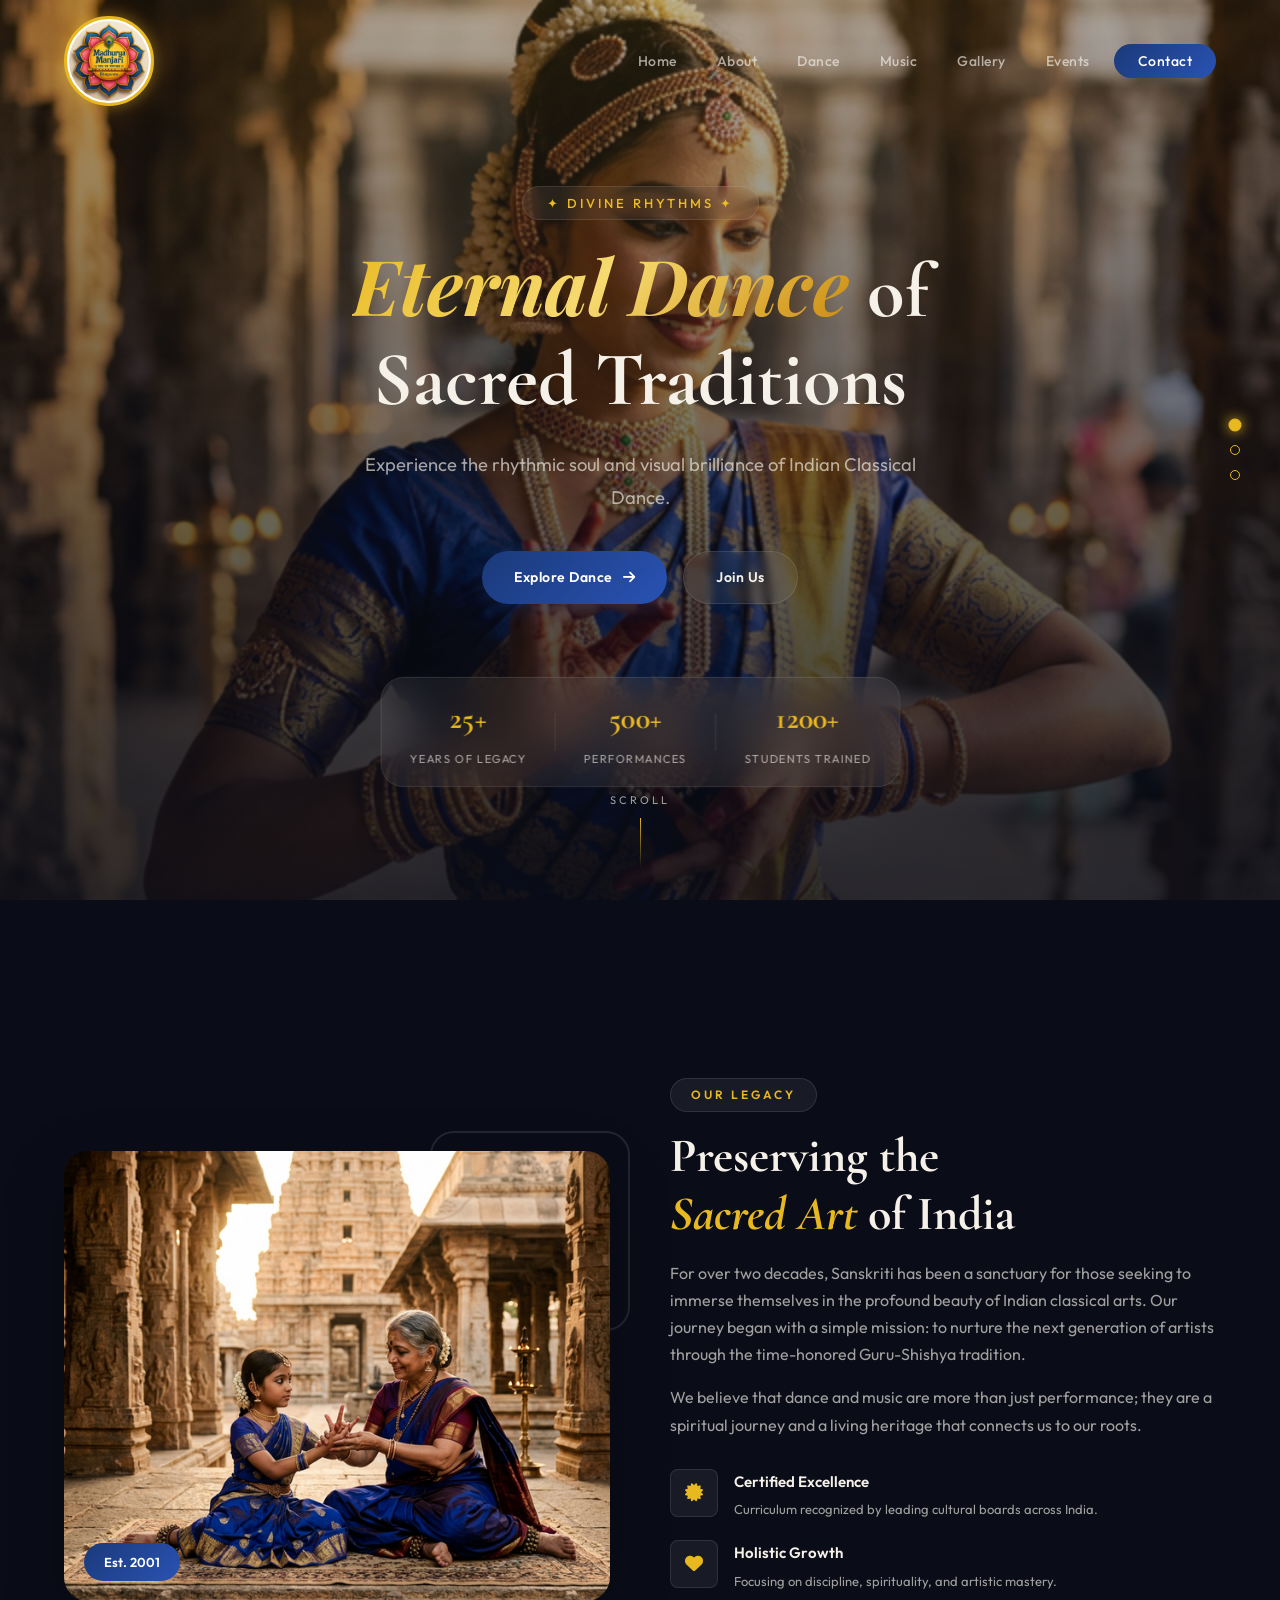
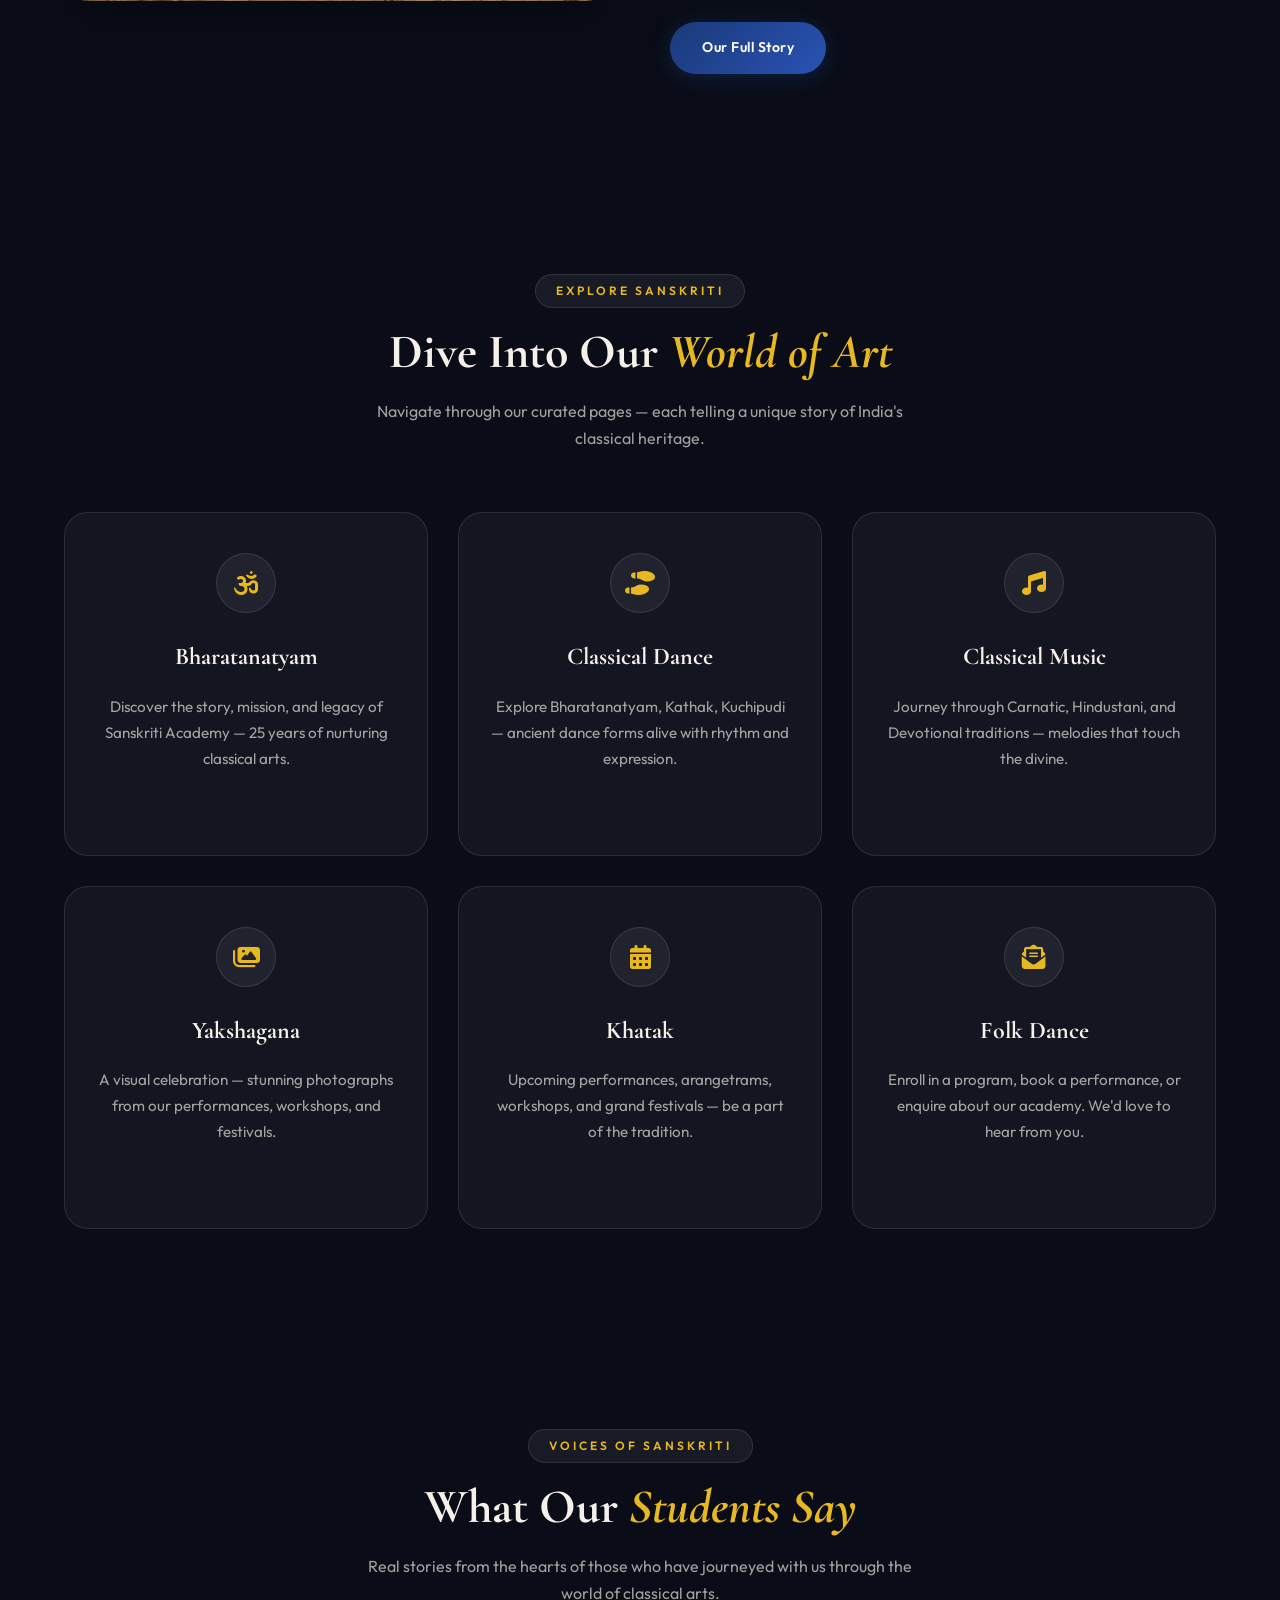
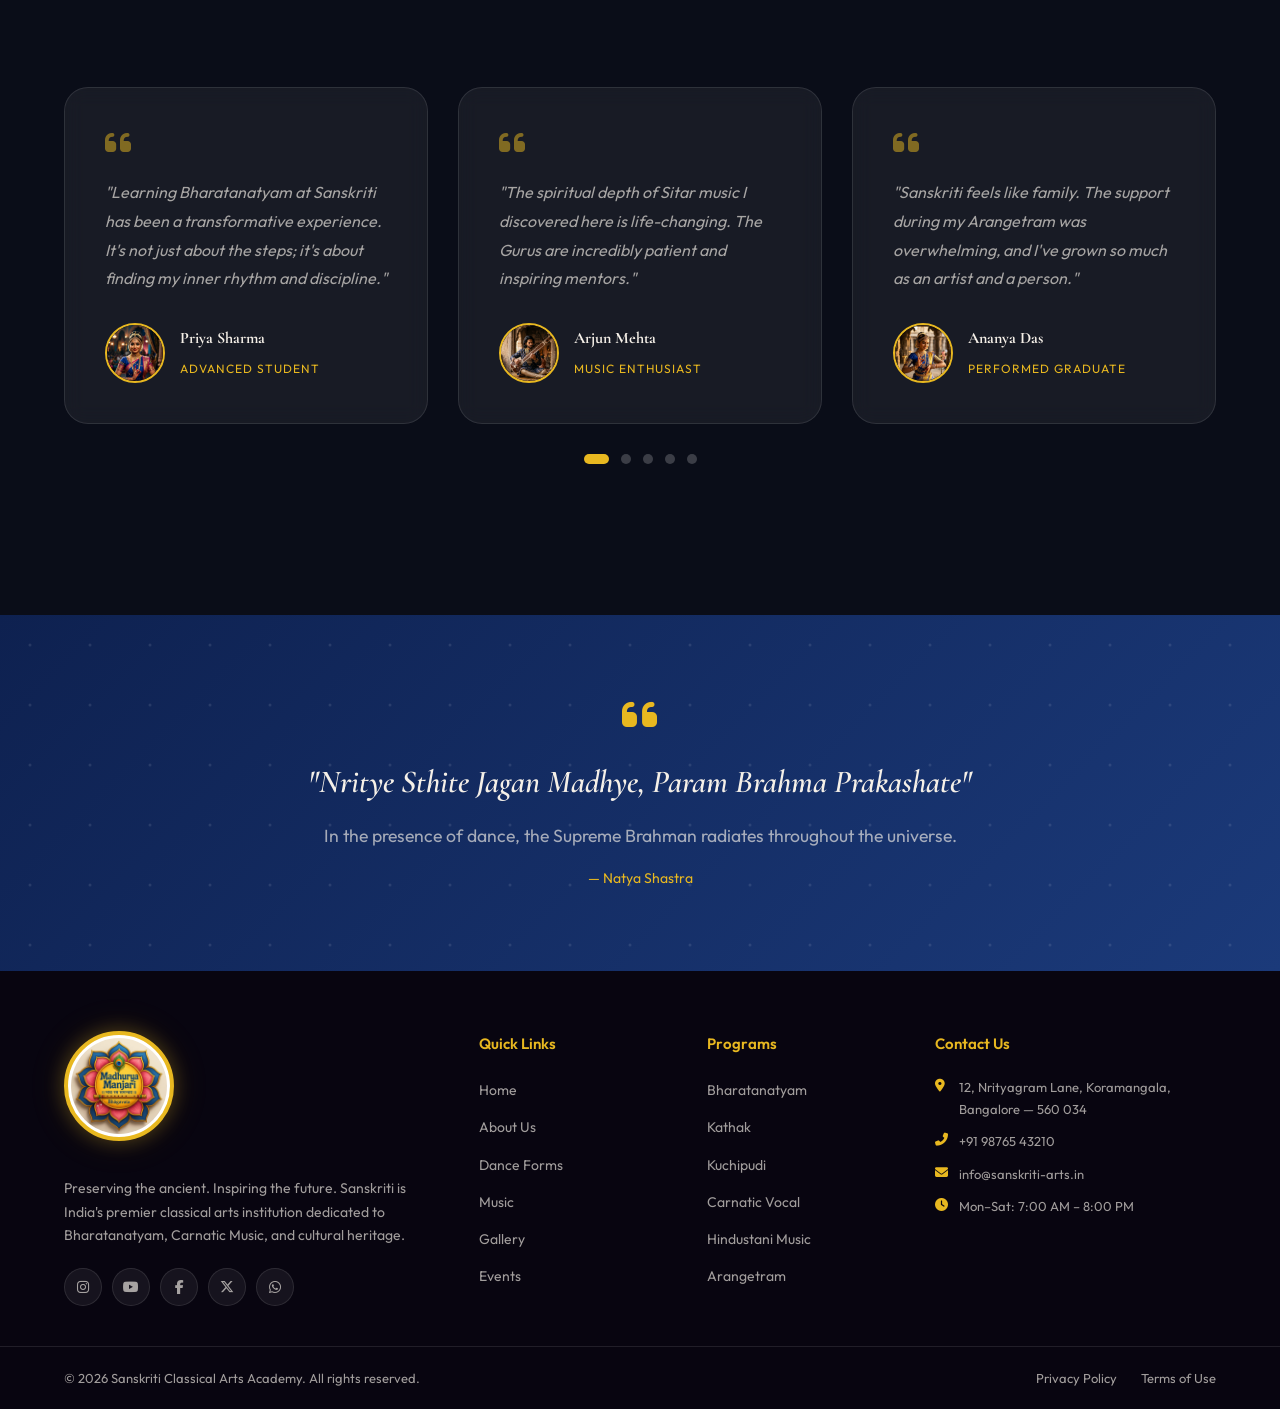
==== commit c8de6378: "Home page sectionand some content changes updated" ====
--- a/index.html
+++ b/index.html
@@ -170,6 +170,55 @@
       </div>
     </div>
   </section>
+  
+  <!-- ===== QUICK NAV TILES ===== -->
+  <section class="quick-nav-section section">
+    <div class="container">
+      <div class="section-header" data-aos="fade-up">
+        <span class="section-tag">Explore Sanskriti</span>
+        <h2 class="section-title">Dive Into Our <em>World of Art</em></h2>
+        <p class="section-desc">Navigate through our curated pages — each telling a unique story of India's classical heritage.</p>
+      </div>
+      <div class="quick-nav-grid">
+        <a href="#" class="quick-nav-card" data-aos="fade-up" data-aos-delay="0">
+          <div class="qn-icon"><i class="fas fa-om"></i></div>
+          <h3>Bharatanatyam</h3>
+          <p>Discover the story, mission, and legacy of Sanskriti Academy — 25 years of nurturing classical arts.</p>
+          <span class="qn-arrow"><i class="fas fa-arrow-right"></i></span>
+        </a>
+        <a href="#" class="quick-nav-card" data-aos="fade-up" data-aos-delay="100">
+          <div class="qn-icon"><i class="fas fa-shoe-prints"></i></div>
+          <h3>Classical Dance</h3>
+          <p>Explore Bharatanatyam, Kathak, Kuchipudi — ancient dance forms alive with rhythm and expression.</p>
+          <span class="qn-arrow"><i class="fas fa-arrow-right"></i></span>
+        </a>
+        <a href="#" class="quick-nav-card" data-aos="fade-up" data-aos-delay="200">
+          <div class="qn-icon"><i class="fas fa-music"></i></div>
+          <h3>Classical Music</h3>
+          <p>Journey through Carnatic, Hindustani, and Devotional traditions — melodies that touch the divine.</p>
+          <span class="qn-arrow"><i class="fas fa-arrow-right"></i></span>
+        </a>
+        <a href="#" class="quick-nav-card" data-aos="fade-up" data-aos-delay="300">
+          <div class="qn-icon"><i class="fas fa-images"></i></div>
+          <h3>Yakshagana</h3>
+          <p>A visual celebration — stunning photographs from our performances, workshops, and festivals.</p>
+          <span class="qn-arrow"><i class="fas fa-arrow-right"></i></span>
+        </a>
+        <a href="#" class="quick-nav-card" data-aos="fade-up" data-aos-delay="400">
+          <div class="qn-icon"><i class="fas fa-calendar-alt"></i></div>
+          <h3>Khatak</h3>
+          <p>Upcoming performances, arangetrams, workshops, and grand festivals — be a part of the tradition.</p>
+          <span class="qn-arrow"><i class="fas fa-arrow-right"></i></span>
+        </a>
+        <a href="#" class="quick-nav-card" data-aos="fade-up" data-aos-delay="500">
+          <div class="qn-icon"><i class="fas fa-envelope-open-text"></i></div>
+          <h3>Folk Dance</h3>
+          <p>Enroll in a program, book a performance, or enquire about our academy. We'd love to hear from you.</p>
+          <span class="qn-arrow"><i class="fas fa-arrow-right"></i></span>
+        </a>
+      </div>
+    </div>
+  </section>
 
   <!-- ===== TESTIMONIALS SECTION ===== -->
   <section class="testimonials section">
@@ -259,54 +308,6 @@
           <span class="testi-dot" data-index="3"></span>
           <span class="testi-dot" data-index="4"></span>
         </div>
-      </div>
-    </div>
-  </section>
-  <!-- ===== QUICK NAV TILES ===== -->
-  <section class="quick-nav-section section">
-    <div class="container">
-      <div class="section-header" data-aos="fade-up">
-        <span class="section-tag">Explore Sanskriti</span>
-        <h2 class="section-title">Dive Into Our <em>World of Art</em></h2>
-        <p class="section-desc">Navigate through our curated pages — each telling a unique story of India's classical heritage.</p>
-      </div>
-      <div class="quick-nav-grid">
-        <a href="about.html" class="quick-nav-card" data-aos="fade-up" data-aos-delay="0">
-          <div class="qn-icon"><i class="fas fa-om"></i></div>
-          <h3>About Us</h3>
-          <p>Discover the story, mission, and legacy of Sanskriti Academy — 25 years of nurturing classical arts.</p>
-          <span class="qn-arrow"><i class="fas fa-arrow-right"></i></span>
-        </a>
-        <a href="dance.html" class="quick-nav-card" data-aos="fade-up" data-aos-delay="100">
-          <div class="qn-icon"><i class="fas fa-shoe-prints"></i></div>
-          <h3>Classical Dance</h3>
-          <p>Explore Bharatanatyam, Kathak, Kuchipudi — ancient dance forms alive with rhythm and expression.</p>
-          <span class="qn-arrow"><i class="fas fa-arrow-right"></i></span>
-        </a>
-        <a href="music.html" class="quick-nav-card" data-aos="fade-up" data-aos-delay="200">
-          <div class="qn-icon"><i class="fas fa-music"></i></div>
-          <h3>Classical Music</h3>
-          <p>Journey through Carnatic, Hindustani, and Devotional traditions — melodies that touch the divine.</p>
-          <span class="qn-arrow"><i class="fas fa-arrow-right"></i></span>
-        </a>
-        <a href="gallery.html" class="quick-nav-card" data-aos="fade-up" data-aos-delay="300">
-          <div class="qn-icon"><i class="fas fa-images"></i></div>
-          <h3>Gallery</h3>
-          <p>A visual celebration — stunning photographs from our performances, workshops, and festivals.</p>
-          <span class="qn-arrow"><i class="fas fa-arrow-right"></i></span>
-        </a>
-        <a href="events.html" class="quick-nav-card" data-aos="fade-up" data-aos-delay="400">
-          <div class="qn-icon"><i class="fas fa-calendar-alt"></i></div>
-          <h3>Events</h3>
-          <p>Upcoming performances, arangetrams, workshops, and grand festivals — be a part of the tradition.</p>
-          <span class="qn-arrow"><i class="fas fa-arrow-right"></i></span>
-        </a>
-        <a href="contact.html" class="quick-nav-card" data-aos="fade-up" data-aos-delay="500">
-          <div class="qn-icon"><i class="fas fa-envelope-open-text"></i></div>
-          <h3>Contact Us</h3>
-          <p>Enroll in a program, book a performance, or enquire about our academy. We'd love to hear from you.</p>
-          <span class="qn-arrow"><i class="fas fa-arrow-right"></i></span>
-        </a>
       </div>
     </div>
   </section>
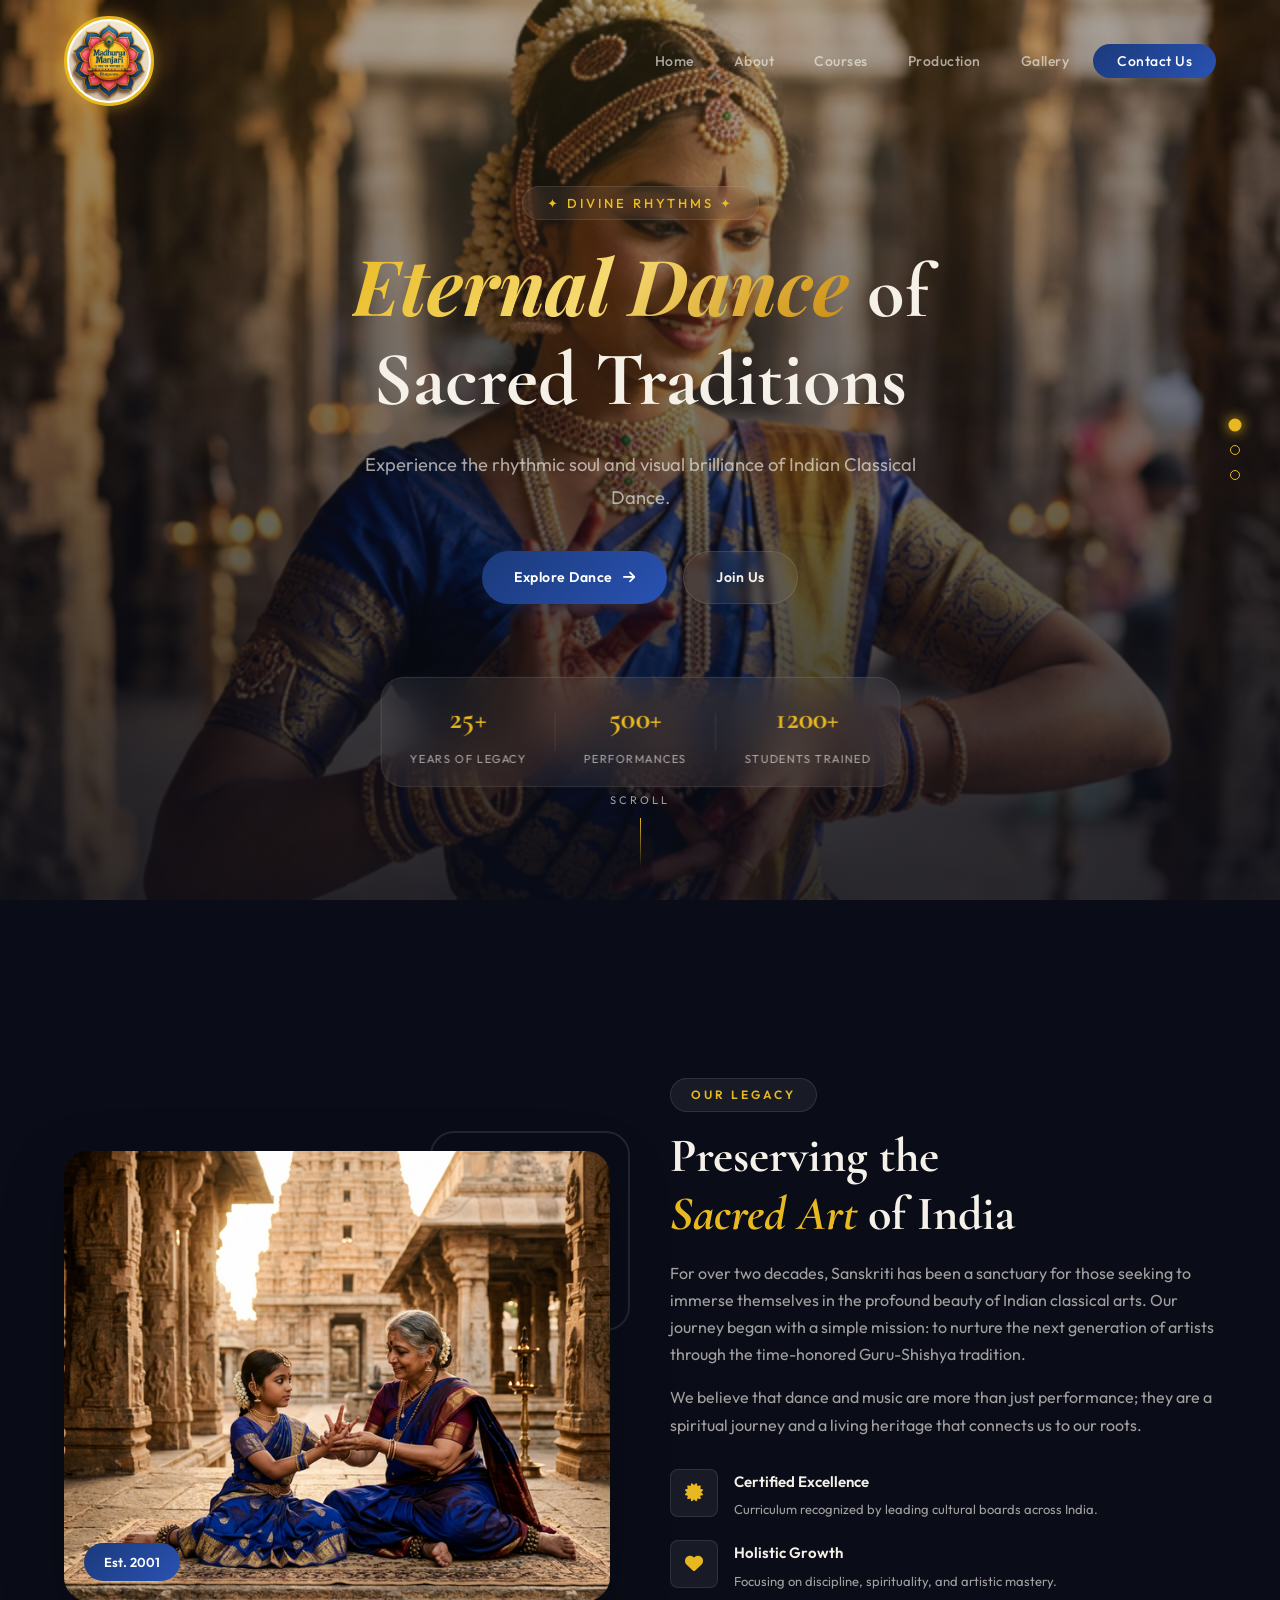
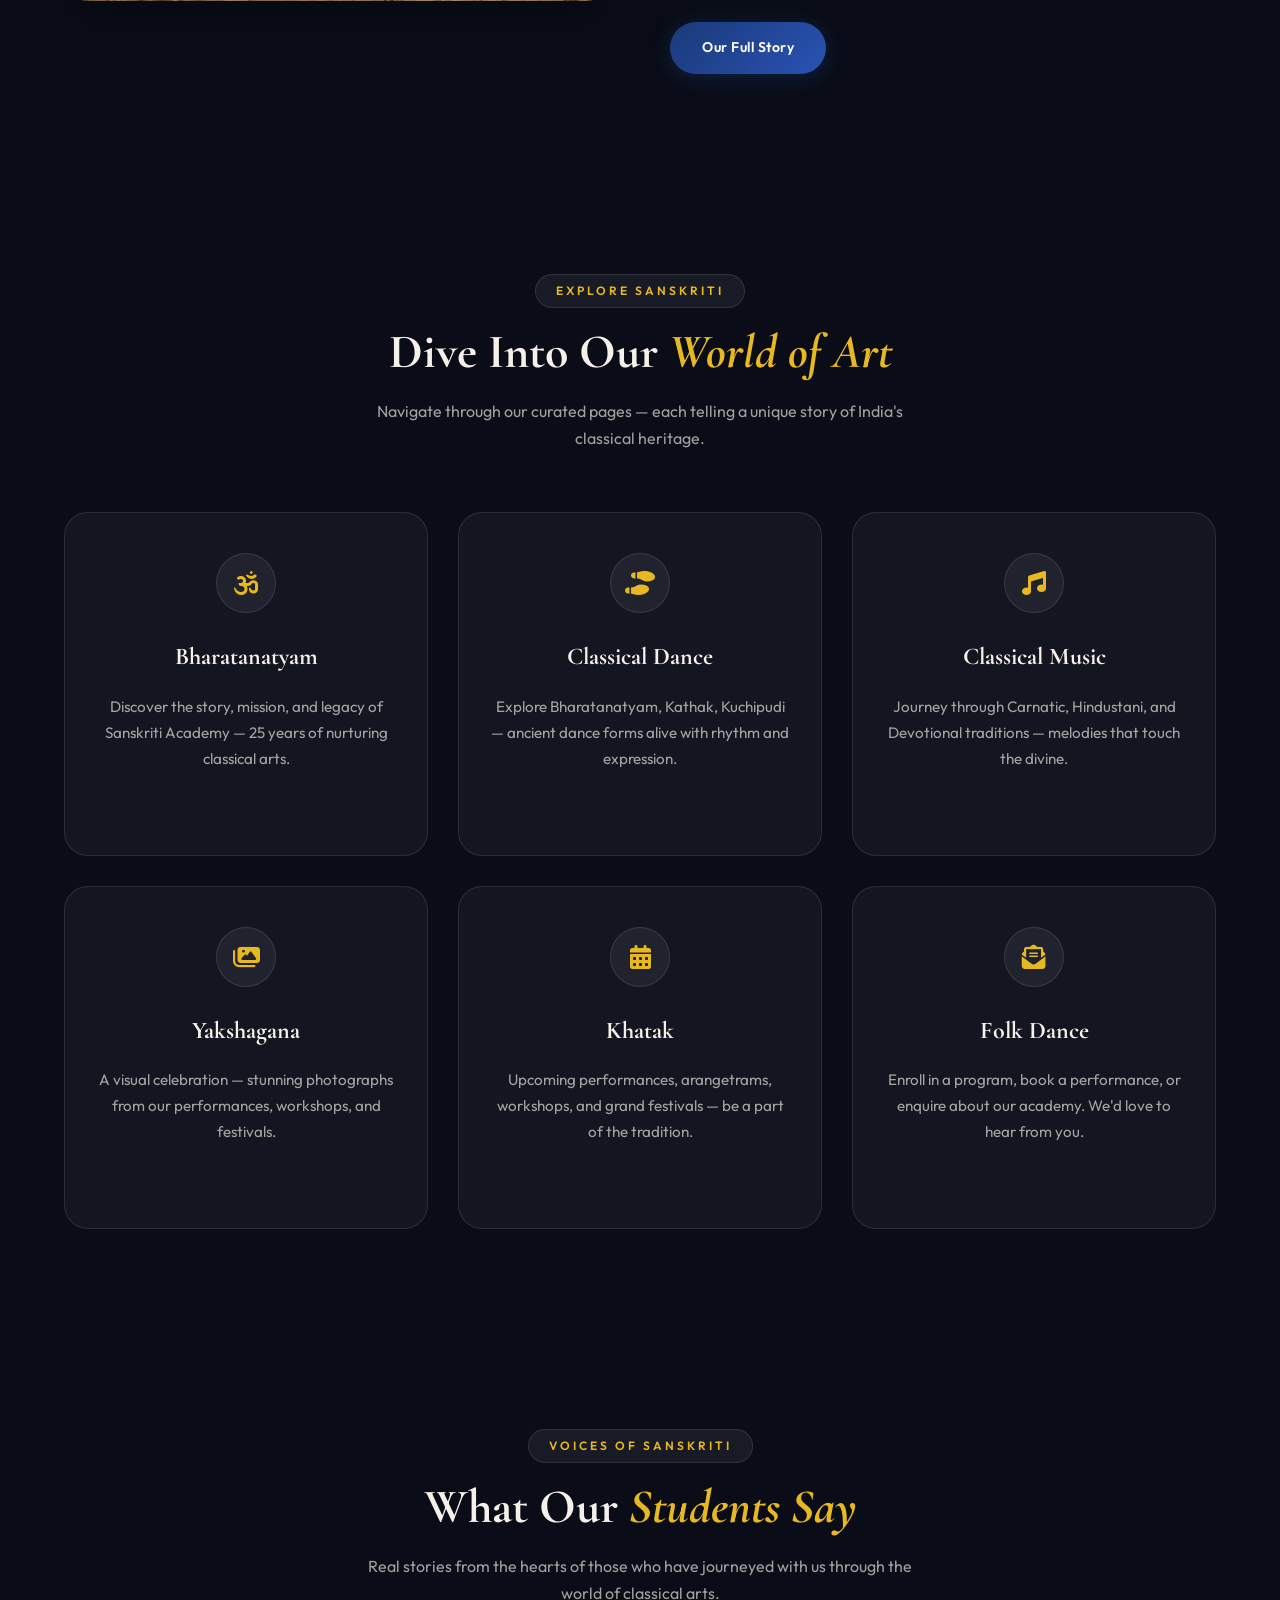
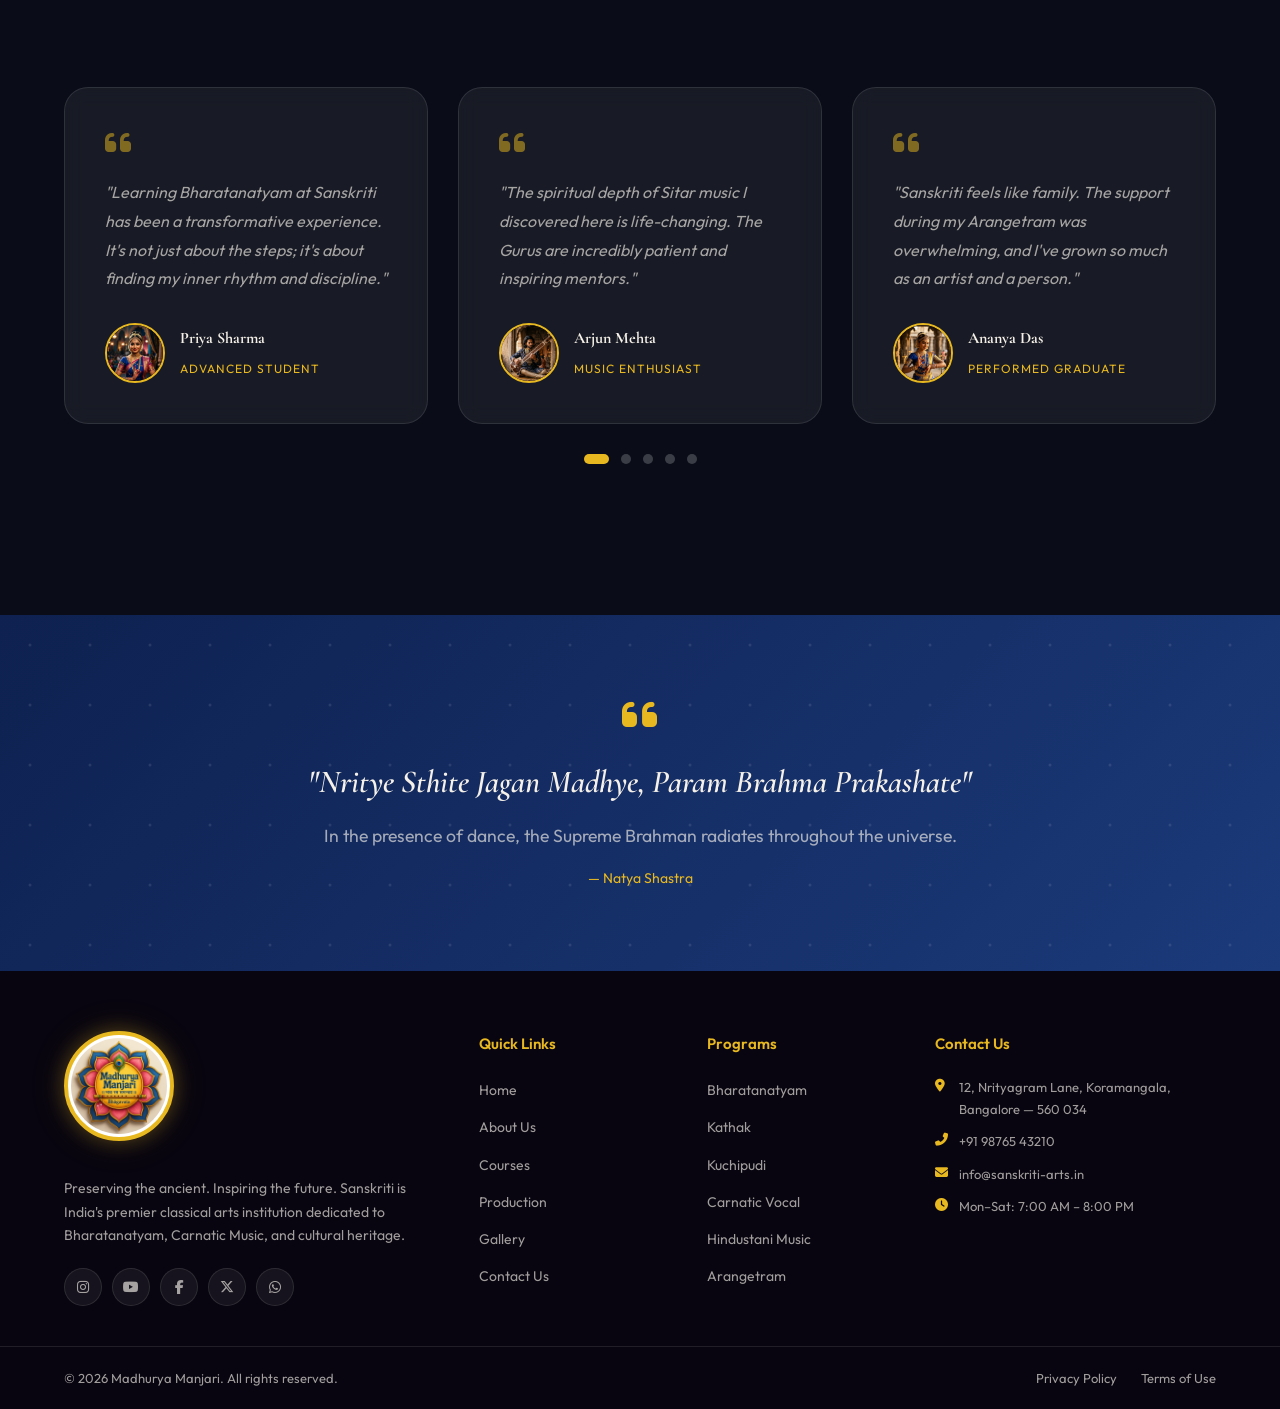
==== commit 88653dd9: "homo page changes updated" ====
--- a/index.html
+++ b/index.html
@@ -6,7 +6,7 @@
   <meta name="viewport" content="width=device-width, initial-scale=1.0" />
   <meta name="description"
     content="Sanskriti — Celebrating the timeless beauty of Indian Classical Arts: Bharatanatyam, Kathak, Carnatic Music, and Cultural Performances." />
-  <title>Sanskriti — Home | Indian Classical Arts</title>
+  <title>Madhurya Manjari — Home | Indian Classical Arts</title>
   <link rel="stylesheet" href="style.css" />
   <link rel="preconnect" href="https://fonts.googleapis.com" />
   <link rel="preconnect" href="https://fonts.gstatic.com" crossorigin />
@@ -21,17 +21,17 @@
   <!-- ===== NAVBAR ===== -->
   <nav class="navbar" id="navbar">
     <div class="nav-container">
-      <a href="index.html" class="nav-logo">
+      <a href="/" class="nav-logo">
         <img src="images/home/logo.jpeg" alt="Madhurya Manjari" class="nav-logo-img" />
       </a>
       <ul class="nav-menu" id="navMenu">
-        <li><a href="index.html" class="nav-link active">Home</a></li>
-        <li><a href="about.html" class="nav-link">About</a></li>
-        <li><a href="dance.html" class="nav-link">Dance</a></li>
-        <li><a href="music.html" class="nav-link">Music</a></li>
-        <li><a href="gallery.html" class="nav-link">Gallery</a></li>
-        <li><a href="events.html" class="nav-link">Events</a></li>
-        <li><a href="contact.html" class="nav-link nav-cta">Contact</a></li>
+        <li><a href="/" class="nav-link active">Home</a></li>
+        <li><a href="#" class="nav-link">About</a></li>
+        <li><a href="#" class="nav-link">Courses</a></li>
+        <li><a href="#" class="nav-link">Production</a></li>
+        <li><a href="#" class="nav-link">Gallery</a></li>
+        <!-- <li><a href="#" class="nav-link">Events</a></li> -->
+        <li><a href="#" class="nav-link nav-cta">Contact Us</a></li>
       </ul>
       <button class="hamburger" id="hamburger" aria-label="Toggle Menu">
         <span></span><span></span><span></span>
@@ -55,8 +55,8 @@
           </h1>
           <p class="hero-subtitle">Experience the rhythmic soul and visual brilliance of Indian Classical Dance.</p>
           <div class="hero-buttons">
-            <a href="dance.html" class="btn btn-primary">Explore Dance <i class="fas fa-arrow-right"></i></a>
-            <a href="contact.html" class="btn btn-outline">Join Us</a>
+            <a href="#" class="btn btn-primary">Explore Dance <i class="fas fa-arrow-right"></i></a>
+            <a href="#" class="btn btn-outline">Join Us</a>
           </div>
         </div>
       </div>
@@ -72,8 +72,8 @@
           </h1>
           <p class="hero-subtitle">Discover the melodic heart of India through the strings of thousand-year-old music.</p>
           <div class="hero-buttons">
-            <a href="music.html" class="btn btn-primary">Discover Music <i class="fas fa-arrow-right"></i></a>
-            <a href="contact.html" class="btn btn-outline">Learn More</a>
+            <a href="#" class="btn btn-primary">Discover Music <i class="fas fa-arrow-right"></i></a>
+            <a href="#" class="btn btn-outline">Learn More</a>
           </div>
         </div>
       </div>
@@ -89,8 +89,8 @@
           </h1>
           <p class="hero-subtitle">A sanctuary for Indian classical arts, where tradition meets timeless elegance.</p>
           <div class="hero-buttons">
-            <a href="gallery.html" class="btn btn-primary">View Gallery <i class="fas fa-arrow-right"></i></a>
-            <a href="events.html" class="btn btn-outline">Attend Events</a>
+            <a href="#" class="btn btn-primary">View Gallery <i class="fas fa-arrow-right"></i></a>
+            <a href="#" class="btn btn-outline">Attend Events</a>
           </div>
         </div>
       </div>
@@ -164,7 +164,7 @@
             </div>
           </div>
           <div class="hero-btns" style="justify-content: flex-start;">
-            <a href="about.html" class="btn btn-primary">Our Full Story</a>
+            <a href="#" class="btn btn-primary">Our Full Story</a>
           </div>
         </div>
       </div>
@@ -330,7 +330,7 @@
     <div class="footer-top">
       <div class="container footer-grid">
         <div class="footer-brand">
-          <a href="index.html" class="footer-logo">
+          <a href="/" class="footer-logo">
             <img src="images/home/logo.jpeg" alt="Madhurya Manjari" class="footer-logo-img" />
           </a>
           <p>Preserving the ancient. Inspiring the future. Sanskriti is India's premier classical arts institution
@@ -346,23 +346,23 @@
         <div class="footer-links">
           <h4>Quick Links</h4>
           <ul>
-            <li><a href="index.html">Home</a></li>
-            <li><a href="about.html">About Us</a></li>
-            <li><a href="dance.html">Dance Forms</a></li>
-            <li><a href="music.html">Music</a></li>
-            <li><a href="gallery.html">Gallery</a></li>
-            <li><a href="events.html">Events</a></li>
+            <li><a href="/">Home</a></li>
+            <li><a href="#">About Us</a></li>
+            <li><a href="#">Courses</a></li>
+            <li><a href="#">Production</a></li>
+            <li><a href="#">Gallery</a></li>
+            <li><a href="#">Contact Us</a></li>
           </ul>
         </div>
         <div class="footer-links">
           <h4>Programs</h4>
           <ul>
-            <li><a href="contact.html">Bharatanatyam</a></li>
-            <li><a href="contact.html">Kathak</a></li>
-            <li><a href="contact.html">Kuchipudi</a></li>
-            <li><a href="contact.html">Carnatic Vocal</a></li>
-            <li><a href="contact.html">Hindustani Music</a></li>
-            <li><a href="contact.html">Arangetram</a></li>
+            <li><a href="#">Bharatanatyam</a></li>
+            <li><a href="#">Kathak</a></li>
+            <li><a href="#">Kuchipudi</a></li>
+            <li><a href="#">Carnatic Vocal</a></li>
+            <li><a href="#">Hindustani Music</a></li>
+            <li><a href="#">Arangetram</a></li>
           </ul>
         </div>
         <div class="footer-contact">
@@ -376,7 +376,7 @@
     </div>
     <div class="footer-bottom">
       <div class="container footer-bottom-inner">
-        <p>© 2026 Sanskriti Classical Arts Academy. All rights reserved.</p>
+        <p>© 2026 Madhurya Manjari. All rights reserved.</p>
         <div class="footer-bottom-links">
           <a href="#">Privacy Policy</a>
           <a href="#">Terms of Use</a>
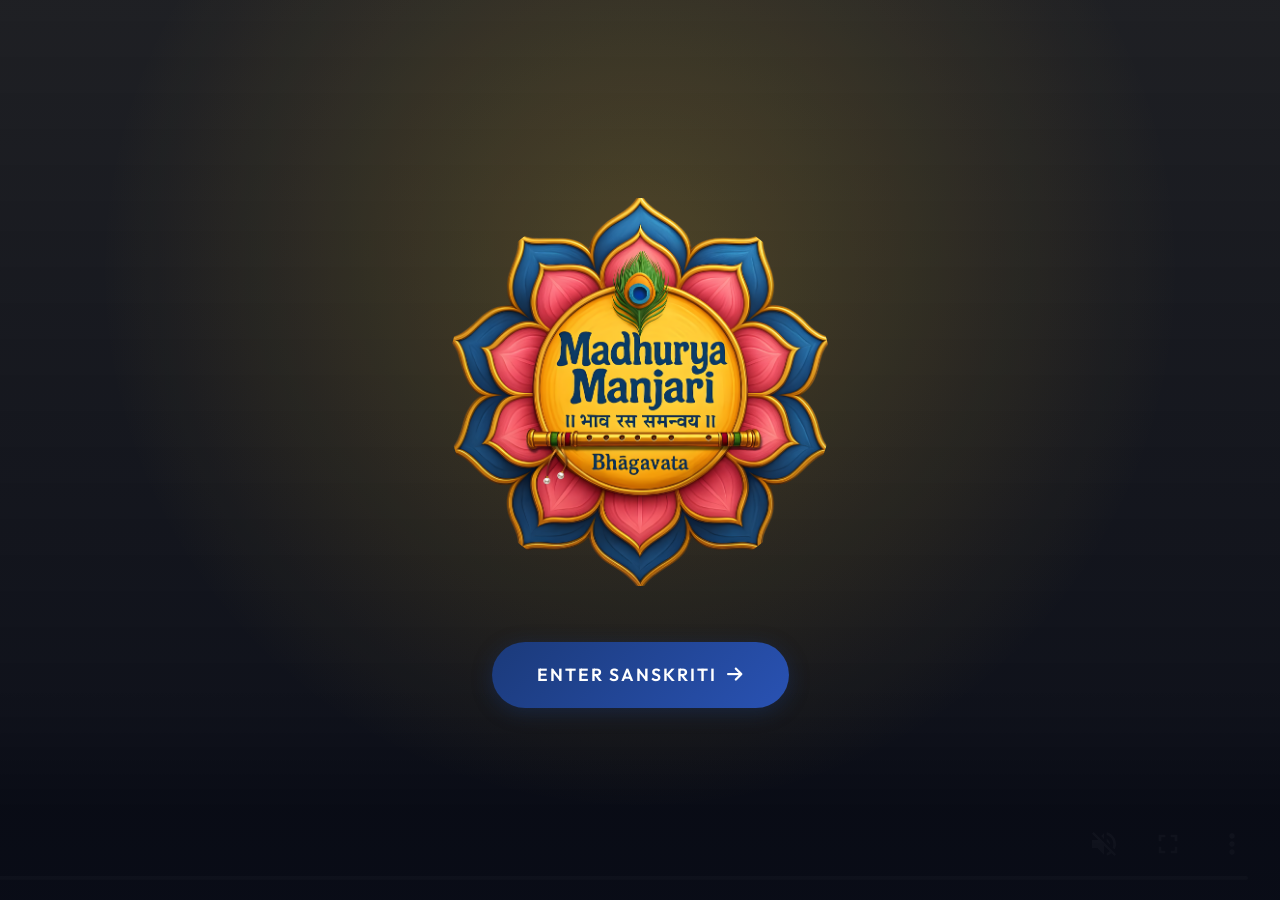
==== commit c9edabb6: "index pages design updated and logo changes updated" ====
--- a/index.html
+++ b/index.html
@@ -18,379 +18,24 @@
 
 <body>
 
-  <!-- ===== NAVBAR ===== -->
-  <nav class="navbar" id="navbar">
-    <div class="nav-container">
-      <a href="/" class="nav-logo">
-        <img src="images/home/logo.jpeg" alt="Madhurya Manjari" class="nav-logo-img" />
-      </a>
-      <ul class="nav-menu" id="navMenu">
-        <li><a href="/" class="nav-link active">Home</a></li>
-        <li><a href="#" class="nav-link">About</a></li>
-        <li><a href="#" class="nav-link">Courses</a></li>
-        <li><a href="#" class="nav-link">Production</a></li>
-        <li><a href="#" class="nav-link">Gallery</a></li>
-        <!-- <li><a href="#" class="nav-link">Events</a></li> -->
-        <li><a href="#" class="nav-link nav-cta">Contact Us</a></li>
-      </ul>
-      <button class="hamburger" id="hamburger" aria-label="Toggle Menu">
-        <span></span><span></span><span></span>
-      </button>
-    </div>
-  </nav>
+  <!-- ===== SPLASH SCREEN ===== -->
+  <section class="splash-screen">
+    <!-- Video Background (replace src with your actual video path) -->
+    
+    <video autoplay muted loop playsinline class="splash-video-bg" data-testid="video-asset" class="Iq1G_a2IQfN_gIV8VKAw" src="https://media.istockphoto.com/id/1616806621/video/dramatic-performance-done-by-an-indian-girls-practicing-the-art-of-bharatanatyam-in-an.mp4?s=mp4-640x640-is&amp;k=20&amp;c=Mg6ysqiMnZHdSHSuFbkvRb1TZfYEHHJlQwSaVQpP6hM=" aria-label="Dramatic Performance Done by an Indian Girls Practicing the Art of Bharatanatyam in an Ancient Temple. Expressive Young Females in Colourful Traditional Sari Dancing Folk Dance Choreography India Stock Footage Video" controls="" controlslist="nodownload" autoplay="" loop=""></video>
 
-  <!-- ===== HERO SECTION ===== -->
-  <section class="hero" id="home">
-    <div class="hero-particles" id="heroParticles"></div>
+    <!-- Elegant background to keep the classiness -->
+    <div class="splash-bg" style="background-image: url('images/home/carousel-1.jpg');"></div>
+    <div class="splash-dark-overlay"></div>
+    <div class="splash-light-overlay"></div>
     
-    <div class="hero-carousel" id="heroCarousel">
-      <!-- Slide 1 -->
-      <div class="carousel-slide active">
-        <div class="slide-bg" style="background-image: url('images/home/carousel-1.jpg');"></div>
-        <div class="hero-content">
-          <span class="hero-badge">✦ Divine Rhythms ✦</span>
-          <h1 class="hero-title">
-            <em>Eternal Dance</em> of<br />
-            Sacred Traditions
-          </h1>
-          <p class="hero-subtitle">Experience the rhythmic soul and visual brilliance of Indian Classical Dance.</p>
-          <div class="hero-buttons">
-            <a href="#" class="btn btn-primary">Explore Dance <i class="fas fa-arrow-right"></i></a>
-            <a href="#" class="btn btn-outline">Join Us</a>
-          </div>
-        </div>
-      </div>
-
-      <!-- Slide 2 -->
-      <div class="carousel-slide">
-        <div class="slide-bg" style="background-image: url('images/home/carousel-2.jpg');"></div>
-        <div class="hero-content">
-          <span class="hero-badge">✦ Melodic Soul ✦</span>
-          <h1 class="hero-title">
-            Resonance of<br />
-            <em>Divine Strings</em>
-          </h1>
-          <p class="hero-subtitle">Discover the melodic heart of India through the strings of thousand-year-old music.</p>
-          <div class="hero-buttons">
-            <a href="#" class="btn btn-primary">Discover Music <i class="fas fa-arrow-right"></i></a>
-            <a href="#" class="btn btn-outline">Learn More</a>
-          </div>
-        </div>
-      </div>
-
-      <!-- Slide 3 -->
-      <div class="carousel-slide">
-        <div class="slide-bg" style="background-image: url('images/home/carousel-3.jpg');"></div>
-        <div class="hero-content">
-          <span class="hero-badge">✦ Artistic Legacy ✦</span>
-          <h1 class="hero-title">
-            Celebrating our<br />
-            <em>Living Heritage</em>
-          </h1>
-          <p class="hero-subtitle">A sanctuary for Indian classical arts, where tradition meets timeless elegance.</p>
-          <div class="hero-buttons">
-            <a href="#" class="btn btn-primary">View Gallery <i class="fas fa-arrow-right"></i></a>
-            <a href="#" class="btn btn-outline">Attend Events</a>
-          </div>
-        </div>
-      </div>
-
-      <!-- Fixed Stats Over Carousel -->
-      <div class="hero-fixed-bottom">
-        <div class="hero-stats">
-          <div class="stat"><span class="stat-num">25+</span><span class="stat-label">Years of Legacy</span></div>
-          <div class="stat-divider"></div>
-          <div class="stat"><span class="stat-num">500+</span><span class="stat-label">Performances</span></div>
-          <div class="stat-divider"></div>
-          <div class="stat"><span class="stat-num">1200+</span><span class="stat-label">Students Trained</span></div>
-        </div>
-      </div>
-
-      <!-- Carousel Progress Navigation -->
-      <div class="carousel-controls">
-        <div class="nav-dot active" data-slide="0"></div>
-        <div class="nav-dot" data-slide="1"></div>
-        <div class="nav-dot" data-slide="2"></div>
-      </div>
-      
-      <!-- Artistic Light & Interaction Overlays -->
-      <div class="hero-light-overlay"></div>
-    </div>
-
-    <!-- Scroll Indicator -->
-    <div class="hero-scroll">
-      <span>Scroll</span>
-      <div class="scroll-line"></div>
+    <div class="splash-content">
+      <img src="images/home/madhurya_manjari_logo.png" alt="Madhurya Manjari" class="splash-logo" />
+      <a href="home.html" class="btn btn-primary splash-btn">Enter Sanskriti <i class="fas fa-arrow-right"></i></a>
     </div>
   </section>
 
-  <!-- ===== SECTION DIVIDER ===== -->
-  <div class="divider divider-wave">
-    <svg viewBox="0 0 1440 80" preserveAspectRatio="none">
-      <path d="M0,40 C360,80 1080,0 1440,40 L1440,80 L0,80 Z" fill="var(--bg-primary)" />
-    </svg>
-  </div>
-
-  <!-- ===== HOME ABOUT SECTION ===== -->
-  <section class="home-about section" id="about">
-    <div class="container">
-      <div class="about-grid">
-        <div class="about-image-wrap" data-aos="fade-right">
-          <div class="about-img-frame">
-            <img src="images/home/home-about.jpg" alt="Guru teaching Shishya" />
-            <div class="img-badge">Est. 2001</div>
-          </div>
-          <div class="about-img-accent"></div>
-        </div>
-        <div class="about-text" data-aos="fade-left">
-          <span class="section-tag">Our Legacy</span>
-          <h2 class="section-title">Preserving the <br><em>Sacred Art</em> of India</h2>
-          <p>For over two decades, Sanskriti has been a sanctuary for those seeking to immerse themselves in the profound beauty of Indian classical arts. Our journey began with a simple mission: to nurture the next generation of artists through the time-honored Guru-Shishya tradition.</p>
-          <p>We believe that dance and music are more than just performance; they are a spiritual journey and a living heritage that connects us to our roots.</p>
-          <div class="about-features">
-            <div class="feature-item">
-              <div class="feature-icon"><i class="fas fa-certificate"></i></div>
-              <div>
-                <h4>Certified Excellence</h4>
-                <p>Curriculum recognized by leading cultural boards across India.</p>
-              </div>
-            </div>
-            <div class="feature-item">
-              <div class="feature-icon"><i class="fas fa-heart"></i></div>
-              <div>
-                <h4>Holistic Growth</h4>
-                <p>Focusing on discipline, spirituality, and artistic mastery.</p>
-              </div>
-            </div>
-          </div>
-          <div class="hero-btns" style="justify-content: flex-start;">
-            <a href="#" class="btn btn-primary">Our Full Story</a>
-          </div>
-        </div>
-      </div>
-    </div>
-  </section>
-  
-  <!-- ===== QUICK NAV TILES ===== -->
-  <section class="quick-nav-section section">
-    <div class="container">
-      <div class="section-header" data-aos="fade-up">
-        <span class="section-tag">Explore Sanskriti</span>
-        <h2 class="section-title">Dive Into Our <em>World of Art</em></h2>
-        <p class="section-desc">Navigate through our curated pages — each telling a unique story of India's classical heritage.</p>
-      </div>
-      <div class="quick-nav-grid">
-        <a href="#" class="quick-nav-card" data-aos="fade-up" data-aos-delay="0">
-          <div class="qn-icon"><i class="fas fa-om"></i></div>
-          <h3>Bharatanatyam</h3>
-          <p>Discover the story, mission, and legacy of Sanskriti Academy — 25 years of nurturing classical arts.</p>
-          <span class="qn-arrow"><i class="fas fa-arrow-right"></i></span>
-        </a>
-        <a href="#" class="quick-nav-card" data-aos="fade-up" data-aos-delay="100">
-          <div class="qn-icon"><i class="fas fa-shoe-prints"></i></div>
-          <h3>Classical Dance</h3>
-          <p>Explore Bharatanatyam, Kathak, Kuchipudi — ancient dance forms alive with rhythm and expression.</p>
-          <span class="qn-arrow"><i class="fas fa-arrow-right"></i></span>
-        </a>
-        <a href="#" class="quick-nav-card" data-aos="fade-up" data-aos-delay="200">
-          <div class="qn-icon"><i class="fas fa-music"></i></div>
-          <h3>Classical Music</h3>
-          <p>Journey through Carnatic, Hindustani, and Devotional traditions — melodies that touch the divine.</p>
-          <span class="qn-arrow"><i class="fas fa-arrow-right"></i></span>
-        </a>
-        <a href="#" class="quick-nav-card" data-aos="fade-up" data-aos-delay="300">
-          <div class="qn-icon"><i class="fas fa-images"></i></div>
-          <h3>Yakshagana</h3>
-          <p>A visual celebration — stunning photographs from our performances, workshops, and festivals.</p>
-          <span class="qn-arrow"><i class="fas fa-arrow-right"></i></span>
-        </a>
-        <a href="#" class="quick-nav-card" data-aos="fade-up" data-aos-delay="400">
-          <div class="qn-icon"><i class="fas fa-calendar-alt"></i></div>
-          <h3>Khatak</h3>
-          <p>Upcoming performances, arangetrams, workshops, and grand festivals — be a part of the tradition.</p>
-          <span class="qn-arrow"><i class="fas fa-arrow-right"></i></span>
-        </a>
-        <a href="#" class="quick-nav-card" data-aos="fade-up" data-aos-delay="500">
-          <div class="qn-icon"><i class="fas fa-envelope-open-text"></i></div>
-          <h3>Folk Dance</h3>
-          <p>Enroll in a program, book a performance, or enquire about our academy. We'd love to hear from you.</p>
-          <span class="qn-arrow"><i class="fas fa-arrow-right"></i></span>
-        </a>
-      </div>
-    </div>
-  </section>
-
-  <!-- ===== TESTIMONIALS SECTION ===== -->
-  <section class="testimonials section">
-    <div class="container">
-      <div class="section-header" data-aos="fade-up">
-        <span class="section-tag">Voices of Sanskriti</span>
-        <h2 class="section-title">What Our <em>Students Say</em></h2>
-        <p class="section-desc">Real stories from the hearts of those who have journeyed with us through the world of classical arts.</p>
-      </div>
-      <div class="testimonial-carousel-container">
-        <div class="testimonial-track">
-          <!-- Testimonial 1 -->
-          <div class="testimonial-card">
-            <div class="testi-content">
-              <i class="fas fa-quote-left"></i>
-              <p>"Learning Bharatanatyam at Sanskriti has been a transformative experience. It's not just about the steps; it's about finding my inner rhythm and discipline."</p>
-            </div>
-            <div class="testi-user">
-              <img src="images/home/student-1.jpg" alt="Priya Sharma" />
-              <div class="user-info">
-                <h5>Priya Sharma</h5>
-                <span>Advanced Student</span>
-              </div>
-            </div>
-          </div>
-          <!-- Testimonial 2 -->
-          <div class="testimonial-card">
-            <div class="testi-content">
-              <i class="fas fa-quote-left"></i>
-              <p>"The spiritual depth of Sitar music I discovered here is life-changing. The Gurus are incredibly patient and inspiring mentors."</p>
-            </div>
-            <div class="testi-user">
-              <img src="images/home/student-2.jpg" alt="Arjun Mehta" />
-              <div class="user-info">
-                <h5>Arjun Mehta</h5>
-                <span>Music Enthusiast</span>
-              </div>
-            </div>
-          </div>
-          <!-- Testimonial 3 -->
-          <div class="testimonial-card">
-            <div class="testi-content">
-              <i class="fas fa-quote-left"></i>
-              <p>"Sanskriti feels like family. The support during my Arangetram was overwhelming, and I've grown so much as an artist and a person."</p>
-            </div>
-            <div class="testi-user">
-              <img src="images/home/student-3.jpg" alt="Ananya Das" />
-              <div class="user-info">
-                <h5>Ananya Das</h5>
-                <span>Performed Graduate</span>
-              </div>
-            </div>
-          </div>
-          <!-- Testimonial 4 -->
-          <div class="testimonial-card">
-            <div class="testi-content">
-              <i class="fas fa-quote-left"></i>
-              <p>"The Kathak classes here are exceptional. Every mudra and step is taught with such precision and love for the heritage."</p>
-            </div>
-            <div class="testi-user">
-              <img src="images/home/student-4.jpg" alt="Meera Iyer" />
-              <div class="user-info">
-                <h5>Meera Iyer</h5>
-                <span>Kathak Scholar</span>
-              </div>
-            </div>
-          </div>
-          <!-- Testimonial 5 -->
-          <div class="testimonial-card">
-            <div class="testi-content">
-              <i class="fas fa-quote-left"></i>
-              <p>"Discovering the nuances of Carnatic music at Sanskriti has been my soul's calling. A truly divine learning environment."</p>
-            </div>
-            <div class="testi-user">
-              <img src="images/home/student-5.jpg" alt="Rohan Kulkarni" />
-              <div class="user-info">
-                <h5>Rohan Kulkarni</h5>
-                <span>Music Student</span>
-              </div>
-            </div>
-          </div>
-        </div>
-        <div class="testimonial-dots">
-          <span class="testi-dot active" data-index="0"></span>
-          <span class="testi-dot" data-index="1"></span>
-          <span class="testi-dot" data-index="2"></span>
-          <span class="testi-dot" data-index="3"></span>
-          <span class="testi-dot" data-index="4"></span>
-        </div>
-      </div>
-    </div>
-  </section>
-
-  <!-- ===== QUOTE BANNER ===== -->
-  <section class="quote-banner">
-    <div class="quote-overlay"></div>
-    <div class="container">
-      <blockquote data-aos="fade-up">
-        <i class="fas fa-quote-left"></i>
-        <p>"Nritye Sthite Jagan Madhye, Param Brahma Prakashate"</p>
-        <p class="quote-translation">In the presence of dance, the Supreme Brahman radiates throughout the universe.</p>
-        <cite>— Natya Shastra</cite>
-      </blockquote>
-    </div>
-  </section>
-
-  <!-- ===== FOOTER ===== -->
-  <footer class="footer">
-    <div class="footer-top">
-      <div class="container footer-grid">
-        <div class="footer-brand">
-          <a href="/" class="footer-logo">
-            <img src="images/home/logo.jpeg" alt="Madhurya Manjari" class="footer-logo-img" />
-          </a>
-          <p>Preserving the ancient. Inspiring the future. Sanskriti is India's premier classical arts institution
-            dedicated to Bharatanatyam, Carnatic Music, and cultural heritage.</p>
-          <div class="footer-social">
-            <a href="#" aria-label="Instagram"><i class="fab fa-instagram"></i></a>
-            <a href="#" aria-label="YouTube"><i class="fab fa-youtube"></i></a>
-            <a href="#" aria-label="Facebook"><i class="fab fa-facebook-f"></i></a>
-            <a href="#" aria-label="Twitter"><i class="fab fa-x-twitter"></i></a>
-            <a href="#" aria-label="WhatsApp"><i class="fab fa-whatsapp"></i></a>
-          </div>
-        </div>
-        <div class="footer-links">
-          <h4>Quick Links</h4>
-          <ul>
-            <li><a href="/">Home</a></li>
-            <li><a href="#">About Us</a></li>
-            <li><a href="#">Courses</a></li>
-            <li><a href="#">Production</a></li>
-            <li><a href="#">Gallery</a></li>
-            <li><a href="#">Contact Us</a></li>
-          </ul>
-        </div>
-        <div class="footer-links">
-          <h4>Programs</h4>
-          <ul>
-            <li><a href="#">Bharatanatyam</a></li>
-            <li><a href="#">Kathak</a></li>
-            <li><a href="#">Kuchipudi</a></li>
-            <li><a href="#">Carnatic Vocal</a></li>
-            <li><a href="#">Hindustani Music</a></li>
-            <li><a href="#">Arangetram</a></li>
-          </ul>
-        </div>
-        <div class="footer-contact">
-          <h4>Contact Us</h4>
-          <p><i class="fas fa-map-marker-alt"></i> 12, Nrityagram Lane, Koramangala, Bangalore — 560 034</p>
-          <p><i class="fas fa-phone-alt"></i> +91 98765 43210</p>
-          <p><i class="fas fa-envelope"></i> info@sanskriti-arts.in</p>
-          <p><i class="fas fa-clock"></i> Mon–Sat: 7:00 AM – 8:00 PM</p>
-        </div>
-      </div>
-    </div>
-    <div class="footer-bottom">
-      <div class="container footer-bottom-inner">
-        <p>© 2026 Madhurya Manjari. All rights reserved.</p>
-        <div class="footer-bottom-links">
-          <a href="#">Privacy Policy</a>
-          <a href="#">Terms of Use</a>
-        </div>
-      </div>
-    </div>
-  </footer>
-
-  <!-- ===== BACK TO TOP ===== -->
-  <button class="back-to-top" id="backToTop" aria-label="Back to top">
-    <i class="fas fa-arrow-up"></i>
-  </button>
-
-  <script src="script.js"></script>
+  <!-- <script src="script.js"></script> -->
 </body>
 
-</html>+</html>
--- a/style.css
+++ b/style.css
@@ -161,36 +161,36 @@
   width: 90px;
   object-fit: cover;
   border-radius: 50%;
-  border: 3px solid var(--gold);
+  /* border: 3px solid var(--gold);
   box-shadow: 
     0 0 15px rgba(232, 184, 32, 0.4),
     0 0 30px rgba(232, 184, 32, 0.2),
-    0 0 45px rgba(232, 66, 124, 0.1);
-  transition: var(--transition);
-  background: white; /* Ensures visibility if the image has transparency */
+    0 0 45px rgba(232, 66, 124, 0.1); */
+  transition: var(--transition);
+  /* background: white;  */
   padding: 2px;
 }
 
-.nav-logo:hover .nav-logo-img {
+/* .nav-logo:hover .nav-logo-img {
   box-shadow: 
     0 0 25px rgba(232, 184, 32, 0.6),
     0 0 50px rgba(232, 184, 32, 0.4),
     0 0 70px rgba(232, 66, 124, 0.3);
   transform: scale(1.08) rotate(5deg);
-}
+} */
 
 .footer-logo-img {
   height: 110px;
   width: 110px;
   object-fit: cover;
   border-radius: 50%;
-  border: 4px solid var(--gold);
+  /* border: 4px solid var(--gold);
   box-shadow: 
     0 0 20px rgba(232, 184, 32, 0.3),
-    0 0 40px rgba(232, 184, 32, 0.1);
+    0 0 40px rgba(232, 184, 32, 0.1); */
   margin-bottom: 20px;
   display: block;
-  background: white;
+  /* background: white; */
   padding: 3px;
 }
 
@@ -213,6 +213,70 @@
 .nav-link:hover,
 .nav-link.active {
   color: var(--gold);
+}
+
+/* ============ DROPDOWN MENU ============ */
+.has-dropdown {
+  position: relative;
+}
+
+.has-dropdown .nav-link {
+  display: flex;
+  align-items: center;
+  gap: 6px;
+}
+
+.has-dropdown .nav-link i {
+  font-size: 10px;
+  transition: transform 0.3s;
+}
+
+.has-dropdown:hover .nav-link i {
+  transform: rotate(180deg);
+}
+
+.dropdown-menu {
+  position: absolute;
+  top: 100%;
+  left: 50%;
+  transform: translateX(-50%) translateY(15px);
+  background: var(--bg-secondary);
+  backdrop-filter: blur(20px);
+  border: 1px solid var(--glass-border);
+  border-radius: var(--radius-md);
+  padding: 15px;
+  min-width: 270px; /* Wide horizontal layout */
+  display: flex;
+  flex-direction: column;
+  gap: 8px 15px;
+  opacity: 0;
+  visibility: hidden;
+  transition: all 0.3s cubic-bezier(0.25, 0.8, 0.25, 1);
+  box-shadow: 0 10px 30px rgba(0, 0, 0, 0.5);
+  z-index: 1050;
+}
+
+.has-dropdown:hover .dropdown-menu {
+  opacity: 1;
+  visibility: visible;
+  transform: translateX(-50%) translateY(0);
+}
+
+.dropdown-item {
+  display: block;
+  padding: 10px 16px;
+  color: var(--text-primary);
+  font-size: 14px;
+  font-weight: 500;
+  border-radius: var(--radius-sm);
+  transition: var(--transition);
+  background: transparent;
+}
+
+.dropdown-item:hover {
+  background: rgba(255, 255, 255, 0.08); /* subtle highlight instead of solid background */
+  color: var(--gold);
+  transform: translateX(4px);
 }
 
 .nav-cta {
@@ -2100,6 +2164,44 @@
     color: #fff;
   }
 
+  /* Mobile Dropdown Overrides */
+  .has-dropdown {
+    width: 100%;
+  }
+  
+  .has-dropdown .nav-link {
+    justify-content: space-between; /* push icon to right */
+    width: 100%;
+  }
+
+  .dropdown-menu {
+    position: static;
+    transform: none;
+    min-width: 100%;
+    grid-template-columns: 1fr; /* single column on mobile */
+    box-shadow: none;
+    border: none;
+    background: transparent;
+    padding: 5px 0 10px 20px; /* indent on mobile */
+    opacity: 0;
+    visibility: hidden;
+    display: none;
+  }
+
+  .has-dropdown:hover .dropdown-menu,
+  .has-dropdown:active .dropdown-menu,
+  .has-dropdown:focus-within .dropdown-menu {
+    display: grid;
+    opacity: 1;
+    visibility: visible;
+    transform: none;
+  }
+
+  .dropdown-item {
+    font-size: 14px;
+    padding: 8px 16px;
+  }
+
   .cards-grid,
   .music-cards {
     grid-template-columns: 1fr;
@@ -3009,3 +3111,127 @@
     padding: 10px 15px;
   }
 }
+
+/* ============ SPLASH SCREEN ============ */
+.splash-screen {
+  min-height: 100vh;
+  display: flex;
+  align-items: center;
+  justify-content: center;
+  position: relative;
+  overflow: hidden;
+  background: var(--bg-primary);
+}
+
+.splash-bg {
+  position: absolute;
+  inset: 0;
+  background-size: cover;
+  background-position: center;
+  transform: scale(1.05);
+  filter: blur(2px) contrast(1.1);
+  z-index: -1;
+}
+
+.splash-video-bg {
+  position: absolute;
+  top: 50%;
+  left: 50%;
+  min-width: 100%;
+  min-height: 100%;
+  width: auto;
+  height: auto;
+  z-index: 0;
+  transform: translate(-50%, -50%);
+  object-fit: cover;
+  filter: contrast(1.1);
+}
+
+.splash-dark-overlay {
+  position: absolute;
+  inset: 0;
+  background: linear-gradient(to bottom, rgb(10 13 24 / 36%), rgba(10, 13, 24, 0.95));
+  z-index: 1;
+}
+
+.splash-light-overlay {
+  position: absolute;
+  inset: 0;
+  pointer-events: none;
+  z-index: 2;
+  background: radial-gradient(circle at 50% 30%, rgba(232, 184, 32, 0.25) 0%, transparent 60%);
+  mix-blend-mode: screen;
+  animation: splashPulse 6s ease-in-out infinite alternate;
+}
+
+@keyframes splashPulse {
+  0% { opacity: 0.5; }
+  100% { opacity: 1; }
+}
+
+.splash-content {
+  position: relative;
+  z-index: 3;
+  text-align: center;
+  display: flex;
+  flex-direction: column;
+  align-items: center;
+  gap: 50px;
+  animation: fadeUpSplash 1.5s cubic-bezier(0.22, 1, 0.36, 1);
+}
+
+@keyframes fadeUpSplash {
+  from { opacity: 0; transform: translateY(40px); }
+  to { opacity: 1; transform: translateY(0); }
+}
+
+.splash-logo {
+  height: 400px; 
+  width: 400px;
+  object-fit: cover;
+  border-radius: 50%;
+  /* border: 5px solid var(--gold); */
+  /* box-shadow: 
+    0 0 30px rgba(232, 184, 32, 0.4),
+    0 0 60px rgba(232, 184, 32, 0.2),
+    0 0 90px rgba(232, 66, 124, 0.15);
+  background: white; */
+  padding: 6px;
+  transition: transform 0.6s cubic-bezier(0.25, 0.8, 0.25, 1);
+}
+
+/* .splash-logo:hover {
+  transform: scale(1.05) rotate(5deg);
+  box-shadow: 
+    0 0 40px rgba(232, 184, 32, 0.6),
+    0 0 80px rgba(232, 184, 32, 0.4),
+    0 0 120px rgba(232, 66, 124, 0.3);
+} */
+
+.splash-btn {
+  padding: 18px 45px;
+  font-size: 1.1rem;
+  font-weight: 600;
+  letter-spacing: 2px;
+  text-transform: uppercase;
+  border-radius: 50px;
+  animation: btnPulse 2s infinite;
+  background: var(--maroon-gradient);
+  color: white;
+  border: none;
+  cursor: pointer;
+  box-shadow: 0 4px 20px rgba(27, 58, 122, 0.38);
+}
+
+@keyframes btnPulse {
+  0% { box-shadow: 0 4px 20px rgba(27, 58, 122, 0.38), 0 0 0 0 rgba(232, 184, 32, 0.4); }
+  70% { box-shadow: 0 4px 20px rgba(27, 58, 122, 0.38), 0 0 0 20px rgba(232, 184, 32, 0); }
+  100% { box-shadow: 0 4px 20px rgba(27, 58, 122, 0.38), 0 0 0 0 rgba(232, 184, 32, 0); }
+}
+
+@media (max-width: 768px) {
+  .splash-logo {
+    height: 200px;
+    width: 200px;
+  }
+}
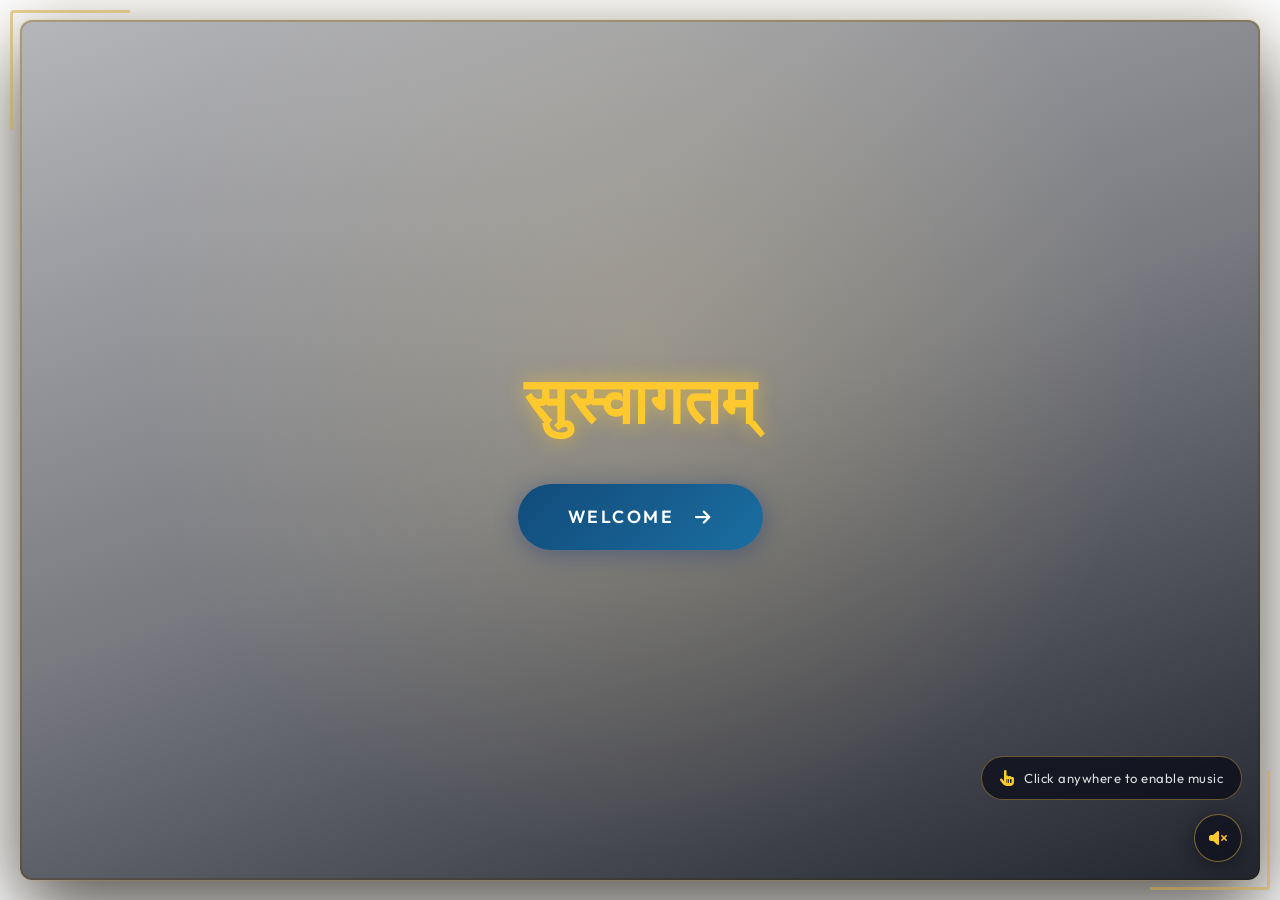
==== commit 043a26f6: "Main page video and song updated" ====
--- a/index.html
+++ b/index.html
@@ -20,22 +20,129 @@
 
   <!-- ===== SPLASH SCREEN ===== -->
   <section class="splash-screen">
-    <!-- Video Background (replace src with your actual video path) -->
-    
-    <video autoplay muted loop playsinline class="splash-video-bg" data-testid="video-asset" class="Iq1G_a2IQfN_gIV8VKAw" src="https://media.istockphoto.com/id/1616806621/video/dramatic-performance-done-by-an-indian-girls-practicing-the-art-of-bharatanatyam-in-an.mp4?s=mp4-640x640-is&amp;k=20&amp;c=Mg6ysqiMnZHdSHSuFbkvRb1TZfYEHHJlQwSaVQpP6hM=" aria-label="Dramatic Performance Done by an Indian Girls Practicing the Art of Bharatanatyam in an Ancient Temple. Expressive Young Females in Colourful Traditional Sari Dancing Folk Dance Choreography India Stock Footage Video" controls="" controlslist="nodownload" autoplay="" loop=""></video>
 
-    <!-- Elegant background to keep the classiness -->
-    <div class="splash-bg" style="background-image: url('images/home/carousel-1.jpg');"></div>
-    <div class="splash-dark-overlay"></div>
-    <div class="splash-light-overlay"></div>
-    
-    <div class="splash-content">
-      <img src="images/home/madhurya_manjari_logo.png" alt="Madhurya Manjari" class="splash-logo" />
-      <a href="home.html" class="btn btn-primary splash-btn">Enter Sanskriti <i class="fas fa-arrow-right"></i></a>
+    <!-- Outer gap / decorative border frame -->
+    <div class="splash-frame">
+
+      <!--
+        VIDEO — 1080p full visual, muted (required for browser autoplay policy).
+        The music comes from the separate <audio> element below.
+      -->
+      <video
+        id="splash-video"
+        class="splash-video-bg"
+        autoplay
+        muted
+        loop
+        playsinline
+        preload="auto"
+      >
+        <source src="images/home/video for website starting page.mp4" type="video/mp4" />
+      </video>
+
+      <!--
+        AUDIO — aud-majari.mp4 contains the music track.
+        Starts muted; JS unmutes it on the first user gesture (browser policy).
+      -->
+      <audio id="splash-audio" loop preload="auto">
+        <source src="images/home/aud-majari.mp4" type="video/mp4" />
+      </audio>
+
+      <!-- Dark gradient overlay so text/button stay readable -->
+      <div class="splash-dark-overlay"></div>
+
+      <!-- Subtle golden radial glow overlay -->
+      <div class="splash-light-overlay"></div>
+
+      <!-- Content centred on top of video -->
+      <div class="splash-content">
+        <!-- <img src="images/home/madhura-manjari-logo.png" alt="Madhurya Manjari" class="splash-logo" /> -->
+        <h2 class="sanskrit-welcome">सुस्वागतम्</h2>
+        <a href="home.html" class="btn btn-primary splash-btn" id="enterBtn">
+          Welcome &nbsp;<i class="fas fa-arrow-right"></i>
+        </a>
+      </div>
+
+    </div><!-- /.splash-frame -->
+
+    <!-- Mute / Unmute toggle (fixed, bottom-right) -->
+    <button id="muteToggle" class="mute-toggle-btn" aria-label="Toggle sound">
+      <i class="fas fa-volume-mute" id="muteIcon"></i>
+    </button>
+
+    <!-- "Click to enable audio" hint — hides after first interaction -->
+    <div class="audio-hint" id="audioHint">
+      <i class="fas fa-hand-pointer"></i>
+      <span>Click anywhere to enable music</span>
     </div>
+
   </section>
 
-  <!-- <script src="script.js"></script> -->
+  <script>
+    (function () {
+      const video     = document.getElementById('splash-video');
+      const audio     = document.getElementById('splash-audio');
+      const muteBtn   = document.getElementById('muteToggle');
+      const muteIcon  = document.getElementById('muteIcon');
+      const audioHint = document.getElementById('audioHint');
+
+      // --- State ---
+      let musicEnabled = false;
+
+      // --- Start video (muted — always allowed) ---
+      video.play().catch(() => {});
+
+      // --- On first user gesture anywhere: start music ---
+      function enableMusic() {
+        if (musicEnabled) return;
+        musicEnabled = true;
+
+        audio.muted  = false;
+        audio.volume = 0.75;
+
+        audio.play().then(() => {
+          muteIcon.className = 'fas fa-volume-up';
+        }).catch((err) => {
+          console.warn('Audio play blocked:', err);
+        });
+
+        // Fade out the hint
+        audioHint.style.opacity = '0';
+        setTimeout(() => audioHint.style.display = 'none', 600);
+
+        document.removeEventListener('click',      enableMusic);
+        document.removeEventListener('touchstart', enableMusic);
+        document.removeEventListener('keydown',    enableMusic);
+      }
+
+      document.addEventListener('click',      enableMusic, { once: true });
+      document.addEventListener('touchstart', enableMusic, { once: true });
+      document.addEventListener('keydown',    enableMusic, { once: true });
+
+      // --- Manual mute toggle ---
+      muteBtn.addEventListener('click', function (e) {
+        e.stopPropagation();
+
+        if (!musicEnabled) {
+          // First interaction via the mute button — enable music then immediately mute
+          enableMusic();
+          // Give audio.play() a tick to start, then mute
+          setTimeout(() => {
+            audio.muted = true;
+            muteIcon.className = 'fas fa-volume-mute';
+          }, 50);
+          return;
+        }
+
+        audio.muted = !audio.muted;
+        muteIcon.className = audio.muted ? 'fas fa-volume-mute' : 'fas fa-volume-up';
+      });
+
+      // Belt-and-suspenders loop for video
+      video.addEventListener('ended', () => video.play());
+    })();
+  </script>
+
 </body>
 
 </html>
--- a/style.css
+++ b/style.css
@@ -4,42 +4,38 @@
 
 /* ----- CSS Custom Properties ----- */
 :root {
-  /* === Logo-matched Palette: Madhurya Manjari === */
-  --maroon: #1B3A7A;           /* Royal Blue — primary accent from logo */
-  --maroon-dark: #0E2150;      /* Deep Blue — dark variant */
-  --gold: #E8B820;             /* Golden Yellow — logo circle fill */
-  --gold-light: #F5D870;       /* Light Gold — highlights */
-  --royal-blue: #1B3A7A;       /* Exact logo blue */
-  --deep-blue: #0E1F3D;
-  --orange: #C8860A;           /* Amber Gold — logo border accent */
-  --pink: #E8427C;             /* Vibrant Pink — logo lotus petals */
-  --teal: #2D7A4F;             /* Peacock Green — logo flute accent */
-  --saffron: #F5C518;          /* Bright Saffron — logo gold */
-  --cream: #FFF8EF;
-  --ivory: #FFFDF7;
-  --bg-primary: #0A0D18;       /* Deeper navy-dark for blue theme */
-  --bg-secondary: #0E1228;
-  --bg-card: rgba(255, 255, 255, 0.04);
-  --text-primary: #F5F0E8;
-  --text-secondary: rgba(245, 240, 232, 0.65);
-  --text-dark: #1a1a2e;
-  --glass-bg: rgba(255, 255, 255, 0.06);
-  --glass-border: rgba(255, 255, 255, 0.1);
+  /* === User-Specified Festive Cultural Palette === */
+  --brand-blue: #114B7A;
+  --brand-gold: #FEC92E;
+  --brand-pink: #F77E7D;
+  --brand-green: #A4D960;
+  --brand-maroon: #A00728;
+  
+  --bg-primary: #FFFFFF;
+  --bg-secondary: #F7F9FC;
+  --bg-tertiary: #114B7A; /* For dark sections */
+  
+  --text-primary: #1A1A1A;
+  --text-secondary: #4A4A4A;
+  --text-light: #FFFFFF;
+  
+  /* Gradients */
+  --blue-gradient: linear-gradient(135deg, #114B7A, #1B6EA1);
+  --gold-gradient: linear-gradient(135deg, #FEC92E, #FFD966);
+  --maroon-gradient: linear-gradient(135deg, #A00728, #D11D44);
+  
+  /* Design Tokens */
   --radius-sm: 8px;
   --radius-md: 16px;
   --radius-lg: 24px;
-  --radius-xl: 32px;
-  --gold-gradient: linear-gradient(135deg, #E8B820, #F5D870, #C8860A);
-  --maroon-gradient: linear-gradient(135deg, #1B3A7A, #2952B3); /* Blue gradient */
-  --pink-gradient: linear-gradient(135deg, #E8427C, #B02A5C);   /* Pink gradient */
-  --teal-gradient: linear-gradient(135deg, #2D7A4F, #42B877);   /* Peacock green */
-  --hero-gradient: linear-gradient(180deg, rgba(10, 13, 24, 0.3) 0%, rgba(10, 13, 24, 0.85) 100%);
   --section-padding: 100px 0;
-  --transition: all 0.4s cubic-bezier(0.25, 0.8, 0.25, 1);
-  --nav-height: 80px;
-  --font-heading: 'Cormorant Garamond', 'Georgia', serif;
+  --transition: all 0.3s ease;
+  --nav-height: 100px;
+  
+  /* Typography */
+  --font-heading: 'Cormorant Garamond', serif;
   --font-display: 'Playfair Display', serif;
-  --font-body: 'Outfit', 'Segoe UI', sans-serif;
+  --font-body: 'Outfit', sans-serif;
 }
 
 /* ----- Reset ----- */
@@ -99,12 +95,12 @@
 }
 
 .highlight {
-  color: var(--gold);
+  color: var(--brand-gold);
 }
 
 em {
   font-style: italic;
-  color: var(--gold);
+  color: var(--brand-gold);
 }
 
 /* ============ NAVBAR ============ */
@@ -120,10 +116,9 @@
 }
 
 .navbar.scrolled {
-  background: rgba(14, 11, 22, 0.92);
-  backdrop-filter: blur(20px);
+  background: #000;
+  box-shadow: 0 4px 20px rgba(0, 0, 0, 0.15);
   padding: 10px 0;
-  box-shadow: 0 4px 30px rgba(0, 0, 0, 0.3);
 }
 
 .nav-container {
@@ -159,16 +154,12 @@
 .nav-logo-img {
   height: 90px;
   width: 90px;
-  object-fit: cover;
-  border-radius: 50%;
-  /* border: 3px solid var(--gold);
-  box-shadow: 
-    0 0 15px rgba(232, 184, 32, 0.4),
-    0 0 30px rgba(232, 184, 32, 0.2),
-    0 0 45px rgba(232, 66, 124, 0.1); */
-  transition: var(--transition);
-  /* background: white;  */
-  padding: 2px;
+  object-fit: contain;
+  transition: var(--transition);
+}
+
+.nav-logo:hover .nav-logo-img {
+  transform: scale(1.05);
 }
 
 /* .nav-logo:hover .nav-logo-img {
@@ -184,7 +175,7 @@
   width: 110px;
   object-fit: cover;
   border-radius: 50%;
-  /* border: 4px solid var(--gold);
+  /* border: 4px solid var(--brand-gold);
   box-shadow: 
     0 0 20px rgba(232, 184, 32, 0.3),
     0 0 40px rgba(232, 184, 32, 0.1); */
@@ -207,12 +198,12 @@
   font-weight: 500;
   letter-spacing: 0.5px;
   transition: var(--transition);
-  color: var(--text-secondary);
+  color: white;
 }
 
 .nav-link:hover,
 .nav-link.active {
-  color: var(--gold);
+  color: var(--brand-gold);
 }
 
 /* ============ DROPDOWN MENU ============ */
@@ -275,12 +266,12 @@
 
 .dropdown-item:hover {
   background: rgba(255, 255, 255, 0.08); /* subtle highlight instead of solid background */
-  color: var(--gold);
+  color: var(--brand-gold);
   transform: translateX(4px);
 }
 
 .nav-cta {
-  background: var(--maroon-gradient) !important;
+  background: var(--pink-gradient) !important;
   color: white !important;
   border-radius: 30px;
   padding: 8px 24px;
@@ -288,7 +279,7 @@
 
 .nav-cta:hover {
   transform: translateY(-2px);
-  box-shadow: 0 4px 15px rgba(27, 58, 122, 0.55);
+  box-shadow: 0 4px 15px rgba(232, 66, 124, 0.55);
 }
 
 .hamburger {
@@ -309,7 +300,7 @@
 .hamburger span {
   display: block;
   height: 2.5px;
-  background: var(--gold);
+  background: var(--brand-gold);
   border-radius: 4px;
   transition: all 0.4s cubic-bezier(0.68, -0.55, 0.265, 1.55);
 }
@@ -410,7 +401,7 @@
   content: '';
   position: absolute;
   inset: 0;
-  background: linear-gradient(to bottom, rgba(10, 13, 24, 0.3), rgba(10, 13, 24, 0.85));
+  /* background: linear-gradient(to bottom, rgba(217, 198, 26, 0.619), rgba(179, 167, 13, 0.8)); */
   z-index: 1;
 }
 
@@ -447,15 +438,15 @@
   width: 10px;
   height: 10px;
   border-radius: 50%;
-  border: 1.5px solid var(--gold);
+  border: 1.5px solid var(--brand-gold);
   cursor: pointer;
   transition: var(--transition);
 }
 
 .nav-dot.active {
-  background: var(--gold);
+  background: var(--brand-gold);
   transform: scale(1.3);
-  box-shadow: 0 0 10px var(--gold);
+  box-shadow: 0 0 10px var(--brand-gold);
 }
 
 /* === Sacred Light Overlay === */
@@ -502,7 +493,7 @@
   position: absolute;
   width: 4px;
   height: 4px;
-  background: var(--gold);
+  background: var(--brand-gold);
   border-radius: 50%;
   opacity: 0;
   animation: particleFade 4s ease-in-out infinite;
@@ -541,7 +532,7 @@
   font-weight: 500;
   letter-spacing: 3px;
   text-transform: uppercase;
-  color: var(--gold);
+  color: var(--brand-gold);
   margin-bottom: 20px;
   backdrop-filter: blur(10px);
 }
@@ -552,6 +543,7 @@
   font-weight: 700;
   line-height: 1.15;
   margin-bottom: 24px;
+  color: #ffffff;
 }
 
 .hero-title em {
@@ -564,7 +556,7 @@
 
 .hero-subtitle {
   font-size: clamp(1rem, 2vw, 1.15rem);
-  color: var(--text-secondary);
+  color: #ffffff;
   max-width: 580px;
   margin: 0 auto 36px;
   line-height: 1.8;
@@ -599,12 +591,12 @@
   font-family: var(--font-heading);
   font-size: 2rem;
   font-weight: 700;
-  color: var(--gold);
+  color: var(--brand-gold);
 }
 
 .stat-label {
   font-size: 12px;
-  color: var(--text-secondary);
+  color: #ffffff;
   letter-spacing: 1px;
   text-transform: uppercase;
 }
@@ -637,7 +629,7 @@
 .scroll-line {
   width: 1px;
   height: 50px;
-  background: linear-gradient(to bottom, var(--gold), transparent);
+  background: linear-gradient(to bottom, var(--brand-gold), transparent);
   animation: scrollAnim 2s infinite;
 }
 
@@ -672,26 +664,29 @@
 }
 
 .btn-primary {
-  background: var(--maroon-gradient);
+  background: var(--brand-gold);
+  color: var(--brand-blue);
+  font-weight: 600;
+  box-shadow: 0 4px 15px rgba(254, 201, 46, 0.3);
+}
+
+.btn-primary:hover {
+  background: var(--brand-maroon);
   color: white;
-  box-shadow: 0 4px 20px rgba(27, 58, 122, 0.38);
-}
-
-.btn-primary:hover {
   transform: translateY(-3px);
-  box-shadow: 0 8px 30px rgba(27, 58, 122, 0.55);
+  box-shadow: 0 8px 25px rgba(160, 7, 40, 0.4);
 }
 
 .btn-outline {
   border: 1px solid var(--glass-border);
-  color: var(--text-primary);
+  color: #ffffff;
   background: var(--glass-bg);
   backdrop-filter: blur(5px);
 }
 
 .btn-outline:hover {
-  border-color: var(--gold);
-  color: var(--gold);
+  border-color: var(--brand-gold);
+  color: var(--brand-gold);
 }
 
 .btn-outline-sm {
@@ -708,8 +703,8 @@
 }
 
 .btn-outline-sm:hover {
-  border-color: var(--gold);
-  color: var(--gold);
+  border-color: var(--brand-gold);
+  color: var(--brand-gold);
 }
 
 .btn-primary-sm {
@@ -720,7 +715,7 @@
   border-radius: 30px;
   font-size: 13px;
   font-weight: 600;
-  background: var(--maroon-gradient);
+  background: var(--blue-gradient);
   color: white;
   transition: var(--transition);
 }
@@ -728,6 +723,7 @@
 .btn-primary-sm:hover {
   transform: translateY(-2px);
   box-shadow: 0 6px 20px rgba(27, 58, 122, 0.45);
+  background: var(--pink-gradient);
 }
 
 .btn-full {
@@ -751,7 +747,7 @@
   font-weight: 600;
   letter-spacing: 3px;
   text-transform: uppercase;
-  color: var(--gold);
+  color: var(--brand-gold);
   margin-bottom: 16px;
 }
 
@@ -797,7 +793,7 @@
 }
 
 .ornament-divider i {
-  color: var(--gold);
+  color: var(--brand-gold);
   font-size: 20px;
   animation: spin 8s linear infinite;
 }
@@ -838,7 +834,7 @@
   bottom: 20px;
   left: 20px;
   padding: 8px 20px;
-  background: var(--maroon-gradient);
+  background: var(--blue-gradient);
   color: white;
   border-radius: 30px;
   font-size: 13px;
@@ -892,7 +888,7 @@
   border-radius: var(--radius-sm);
   background: var(--glass-bg);
   border: 1px solid var(--glass-border);
-  color: var(--gold);
+  color: var(--brand-gold);
   font-size: 18px;
 }
 
@@ -963,7 +959,7 @@
 
 .card-overlay i {
   font-size: 40px;
-  color: var(--gold);
+  color: var(--brand-gold);
 }
 
 .art-card:hover .card-overlay {
@@ -975,7 +971,7 @@
   top: 16px;
   right: 16px;
   padding: 4px 14px;
-  background: var(--maroon-gradient);
+  background: var(--blue-gradient);
   color: white;
   border-radius: 20px;
   font-size: 11px;
@@ -1066,7 +1062,7 @@
   background: var(--glass-bg);
   border: 1px solid var(--glass-border);
   border-radius: 50%;
-  color: var(--gold);
+  color: var(--brand-gold);
   backdrop-filter: blur(10px);
 }
 
@@ -1208,7 +1204,7 @@
 
 .filter-btn:hover,
 .filter-btn.active {
-  background: var(--maroon-gradient);
+  background: var(--blue-gradient);
   color: white;
   border-color: transparent;
   box-shadow: 0 4px 16px rgba(27, 58, 122, 0.4);
@@ -1267,7 +1263,7 @@
 
 .gallery-hover i {
   font-size: 28px;
-  color: var(--gold);
+  color: var(--brand-gold);
 }
 
 .gallery-hover span {
@@ -1318,7 +1314,7 @@
 }
 
 .lightbox-close:hover {
-  background: var(--maroon);
+  background: var(--brand-blue);
 }
 
 .lightbox-prev,
@@ -1349,7 +1345,7 @@
 
 .lightbox-prev:hover,
 .lightbox-next:hover {
-  background: var(--maroon);
+  background: var(--brand-blue);
 }
 
 .lightbox-content {
@@ -1510,7 +1506,7 @@
   border-radius: 50%;
   background: var(--glass-bg);
   border: 1px solid var(--glass-border);
-  color: var(--gold);
+  color: var(--brand-gold);
   font-size: 20px;
   margin: -26px auto 0;
   position: relative;
@@ -1520,7 +1516,7 @@
 }
 
 .event-card:hover .event-card-icon {
-  background: var(--maroon-gradient);
+  background: var(--blue-gradient);
   border-color: transparent;
   color: white;
   transform: scale(1.1) rotate(15deg);
@@ -1542,7 +1538,7 @@
 
 .event-subtitle {
   font-size: 13px;
-  color: var(--gold);
+  color: var(--brand-gold);
   font-weight: 600;
   letter-spacing: 0.5px;
   margin-bottom: 12px;
@@ -1571,7 +1567,7 @@
 }
 
 .event-detail-item i {
-  color: var(--gold);
+  color: var(--brand-gold);
   font-size: 12px;
   margin-top: 3px;
   flex-shrink: 0;
@@ -1600,7 +1596,7 @@
 }
 
 .event-seats i {
-  color: var(--gold);
+  color: var(--brand-gold);
   font-size: 11px;
 }
 
@@ -1609,7 +1605,7 @@
   position: relative;
   padding: 80px 0;
   overflow: hidden;
-  background: linear-gradient(135deg, var(--maroon-dark), var(--royal-blue));
+  background: linear-gradient(135deg, var(--royal-blue-dark), var(--brand-blue));
 }
 
 .quote-overlay {
@@ -1627,7 +1623,7 @@
 
 .quote-banner .fa-quote-left {
   font-size: 40px;
-  color: var(--gold);
+  color: var(--brand-gold);
   margin-bottom: 20px;
   display: block;
 }
@@ -1652,7 +1648,7 @@
   display: block;
   margin-top: 16px;
   font-size: 14px;
-  color: var(--gold);
+  color: var(--brand-gold);
   font-style: normal;
 }
 
@@ -1686,7 +1682,7 @@
   border-radius: var(--radius-sm);
   background: var(--glass-bg);
   border: 1px solid var(--glass-border);
-  color: var(--gold);
+  color: var(--brand-gold);
 }
 
 .info-item h4 {
@@ -1722,7 +1718,7 @@
 }
 
 .social-btn:hover {
-  background: var(--maroon-gradient);
+  background: var(--blue-gradient);
   border-color: transparent;
   color: white;
   transform: translateY(-3px);
@@ -1749,7 +1745,7 @@
 }
 
 .required {
-  color: var(--pink);
+  color: var(--brand-pink);
 }
 
 .input-wrap {
@@ -1764,7 +1760,7 @@
 }
 
 .input-wrap:focus-within {
-  border-color: var(--gold);
+  border-color: var(--brand-gold);
   box-shadow: 0 0 0 3px rgba(212, 168, 67, 0.1);
 }
 
@@ -1856,7 +1852,8 @@
 
 /* ============ FOOTER ============ */
 .footer {
-  background: #080510;
+  background: #000;
+  color: white;
 }
 
 .footer-top {
@@ -1879,7 +1876,7 @@
 
 .footer-brand p {
   font-size: 14px;
-  color: var(--text-secondary);
+  color: #ffffff;
   line-height: 1.7;
   margin-bottom: 20px;
 }
@@ -1898,13 +1895,13 @@
   border-radius: 50%;
   background: var(--glass-bg);
   border: 1px solid var(--glass-border);
-  color: var(--text-secondary);
+  color: #ffffff;
   font-size: 14px;
   transition: var(--transition);
 }
 
 .footer-social a:hover {
-  background: var(--maroon-gradient);
+  background: var(--blue-gradient);
   border-color: transparent;
   color: white;
 }
@@ -1914,7 +1911,7 @@
   font-size: 15px;
   font-weight: 600;
   margin-bottom: 20px;
-  color: var(--gold);
+  color: var(--brand-gold);
 }
 
 .footer-links li {
@@ -1923,18 +1920,18 @@
 
 .footer-links a {
   font-size: 14px;
-  color: var(--text-secondary);
+  color: #ffffff;
   transition: var(--transition);
 }
 
 .footer-links a:hover {
-  color: var(--gold);
+  color: var(--brand-gold);
   padding-left: 8px;
 }
 
 .footer-contact p {
   font-size: 13px;
-  color: var(--text-secondary);
+  color: #ffffff;
   margin-bottom: 10px;
   display: flex;
   align-items: flex-start;
@@ -1942,7 +1939,7 @@
 }
 
 .footer-contact i {
-  color: var(--gold);
+  color: var(--brand-gold);
   margin-top: 3px;
   min-width: 14px;
 }
@@ -1974,7 +1971,7 @@
 }
 
 .footer-bottom-links a:hover {
-  color: var(--gold);
+  color: var(--brand-gold);
 }
 
 /* ============ BACK TO TOP ============ */
@@ -1989,7 +1986,7 @@
   align-items: center;
   justify-content: center;
   border-radius: 50%;
-  background: var(--maroon-gradient);
+  background: var(--blue-gradient);
   color: white;
   font-size: 18px;
   box-shadow: 0 4px 20px rgba(123, 26, 51, 0.4);
@@ -2068,7 +2065,7 @@
   font-family: var(--font-heading);
   font-size: 1.8rem;
   margin-bottom: 16px;
-  color: var(--gold);
+  color: var(--brand-gold);
 }
 
 .modal p {
@@ -2327,67 +2324,212 @@
   gap: 30px;
 }
 .quick-nav-card {
+  position: relative;
+  overflow: hidden;
   background: var(--bg-card);
-  border: 1px solid var(--glass-border);
+  border: 1px solid rgba(255, 255, 255, 0.08);
   border-radius: var(--radius-lg);
-  padding: 40px 30px;
+  padding: 50px 30px;
   text-align: center;
   transition: var(--transition);
   display: flex;
   flex-direction: column;
   align-items: center;
-  gap: 16px;
-  position: relative;
+  gap: 20px;
   text-decoration: none;
   color: var(--text-primary);
-}
+  z-index: 1;
+}
+
+.qn-card-bg {
+  position: absolute;
+  inset: 0;
+  background-size: cover;
+  background-position: center;
+  opacity: 0.15;
+  transition: var(--transition);
+  z-index: -1;
+  filter: grayscale(40%);
+}
+
+.quick-nav-card::before {
+  content: '';
+  position: absolute;
+  inset: 0;
+  background: linear-gradient(180deg, rgba(8, 8, 8, 0) 0%, rgba(8, 8, 8, 0.8) 60%);
+  opacity: 0.8;
+  z-index: -1;
+}
+
 .quick-nav-card:hover {
-  transform: translateY(-8px);
-  border-color: rgba(212, 168, 67, 0.4);
-  background: rgba(255, 255, 255, 0.08);
+  transform: translateY(-12px);
+  border-color: var(--brand-gold);
+  /* background: rgba(255, 255, 255, 0.05); */
+  box-shadow: 0 20px 40px rgba(0, 0, 0, 0.4), 0 0 20px rgba(212, 175, 55, 0.1);
+}
+
+.quick-nav-card:hover .qn-card-bg {
+  opacity: 0.35;
+  transform: scale(1.1);
+  filter: grayscale(0%);
 }
 .qn-icon {
-  width: 60px;
-  height: 60px;
-  background: var(--glass-bg);
-  border: 1px solid var(--glass-border);
+  width: 70px;
+  height: 70px;
+  background: rgba(255, 255, 255, 0.05);
+  border: 1px solid rgba(255, 255, 255, 0.1);
   border-radius: 50%;
   display: flex;
   align-items: center;
   justify-content: center;
-  font-size: 24px;
-  color: var(--gold);
-  margin-bottom: 8px;
-  transition: var(--transition);
-}
+  font-size: 28px;
+  color: var(--brand-gold);
+  margin-bottom: 10px;
+  transition: var(--transition);
+  position: relative;
+  z-index: 2;
+}
+
 .quick-nav-card:hover .qn-icon {
-  background: var(--gold);
-  color: var(--bg-primary);
-  transform: scale(1.1);
+  background: var(--brand-gold);
+  color: var(--brand-blue);
+  transform: scale(1.1) rotate(5deg);
+  box-shadow: 0 0 30px rgba(212, 175, 55, 0.4);
 }
 .quick-nav-card h3 {
   font-family: var(--font-heading);
-  font-size: 1.5rem;
+  font-size: 1.75rem;
   font-weight: 700;
-}
+  color: #ffffff;
+  letter-spacing: 1px;
+}
+
 .quick-nav-card p {
-  color: var(--text-secondary);
-  font-size: 0.95rem;
+  color: rgba(255, 255, 255, 0.7);
+  font-size: 1rem;
+  line-height: 1.6;
   flex-grow: 1;
 }
 .qn-arrow {
-  margin-top: auto;
-  color: var(--gold);
-  opacity: 0;
-  transform: translateX(-10px);
-  transition: var(--transition);
-}
+  margin-top: 15px;
+  width: 45px;
+  height: 45px;
+  background: rgba(254, 201, 46, 0.1);
+  border: 1px solid rgba(254, 201, 46, 0.3);
+  border-radius: 50%;
+  display: flex;
+  align-items: center;
+  justify-content: center;
+  color: var(--brand-gold);
+  opacity: 0.6;
+  transform: translateY(10px);
+  transition: var(--transition);
+}
+
 .quick-nav-card:hover .qn-arrow {
   opacity: 1;
-  transform: translateX(0);
-}
-
-/* Vision & Mission */
+  transform: translateY(0);
+  background: var(--brand-gold);
+  color: var(--brand-blue);
+  box-shadow: 0 0 15px rgba(254, 201, 46, 0.3);
+}
+
+/* Scripture Quote Section */
+.scripture-quote-section {
+  background: var(--bg-secondary);
+  padding: 100px 0;
+  position: relative;
+  overflow: hidden;
+}
+
+.quote-container {
+  max-width: 900px;
+  margin: 0 auto;
+  padding: 80px 60px;
+  background: #fdfaf1; /* Parchment cream */
+  border: 1px solid #e5d5b0;
+  border-radius: 4px;
+  text-align: center;
+  position: relative;
+  box-shadow: 
+    0 20px 50px rgba(0,0,0,0.2),
+    inset 0 0 100px rgba(229, 213, 176, 0.3);
+}
+
+/* Aged paper edge effect */
+.quote-container::before {
+  content: '';
+  position: absolute;
+  inset: 10px;
+  border: 1px solid rgba(160, 7, 40, 0.15); /* Faint maroon inner border */
+  pointer-events: none;
+}
+
+.quote-ornament {
+  font-size: 30px;
+  color: var(--brand-gold);
+  opacity: 0.8;
+  margin: 20px 0;
+}
+
+.quote-ornament.top {
+  margin-top: 0;
+  margin-bottom: 30px;
+}
+
+.quote-ornament.bottom {
+  margin-bottom: 0;
+  margin-top: 30px;
+}
+
+.sanskrit-quote {
+  font-family: var(--font-heading);
+  font-size: clamp(1.8rem, 4vw, 2.8rem);
+  color: var(--brand-maroon);
+  margin-bottom: 25px;
+  font-weight: 700;
+  line-height: 1.4;
+  letter-spacing: 1px;
+}
+
+.english-translation {
+  font-family: var(--font-display);
+  font-size: clamp(1.1rem, 2vw, 1.4rem);
+  color: #5d4037; /* Earthy brown */
+  font-style: italic;
+  line-height: 1.8;
+  max-width: 700px;
+  margin: 0 auto 20px;
+}
+
+.quote-source {
+  display: block;
+  font-family: var(--font-body);
+  font-size: 0.9rem;
+  text-transform: uppercase;
+  letter-spacing: 3px;
+  color: #8d6e63;
+  font-weight: 600;
+}
+
+/* Decorative corner elements */
+.quote-corner {
+  position: absolute;
+  color: var(--brand-gold);
+  font-size: 14px;
+  width: 20px;
+  height: 20px;
+  display: flex;
+  align-items: center;
+  justify-content: center;
+}
+
+.top-left { top: 20px; left: 20px; }
+.top-right { top: 20px; right: 20px; }
+.bottom-left { bottom: 20px; left: 20px; }
+.bottom-right { bottom: 20px; right: 20px; }
+
+
 .vm-grid {
   display: grid;
   grid-template-columns: repeat(3, 1fr);
@@ -2402,7 +2544,7 @@
 }
 .vm-icon {
   font-size: 40px;
-  color: var(--gold);
+  color: var(--brand-gold);
   margin-bottom: 24px;
 }
 .vm-card h3 {
@@ -2423,7 +2565,7 @@
   font-family: var(--font-heading);
   font-size: 3rem;
   font-weight: 700;
-  color: var(--gold);
+  color: var(--brand-gold);
   line-height: 1;
   margin-bottom: 8px;
 }
@@ -2472,7 +2614,7 @@
   color: var(--text-primary);
 }
 .detail-tags i {
-  color: var(--gold);
+  color: var(--brand-gold);
 }
 
 /* CTA Section */
@@ -2531,7 +2673,7 @@
 }
 .inst-icon {
   font-size: 32px;
-  color: var(--gold);
+  color: var(--brand-gold);
   margin-bottom: 20px;
 }
 .instrument-card h4 {
@@ -2600,7 +2742,7 @@
   width: 16px;
   height: 16px;
   border-radius: 50%;
-  background: var(--gold);
+  background: var(--brand-gold);
   transform: translateX(-50%);
   box-shadow: 0 0 0 4px rgba(212, 168, 67, 0.2);
   z-index: 2;
@@ -2624,7 +2766,7 @@
 .timeline-year {
   display: inline-block;
   padding: 4px 14px;
-  background: var(--maroon-gradient);
+  background: var(--blue-gradient);
   color: white;
   border-radius: 20px;
   font-size: 12px;
@@ -2712,7 +2854,7 @@
   display: block;
   font-size: 12px;
   font-weight: 600;
-  color: var(--gold);
+  color: var(--brand-gold);
   text-transform: uppercase;
   letter-spacing: 1px;
   margin-bottom: 12px;
@@ -2779,7 +2921,7 @@
 .past-event-overlay span {
   font-size: 13px;
   font-weight: 600;
-  color: var(--gold);
+  color: var(--brand-gold);
 }
 
 .past-event-info {
@@ -2790,7 +2932,7 @@
   display: inline-block;
   font-size: 11px;
   font-weight: 700;
-  color: var(--gold);
+  color: var(--brand-gold);
   text-transform: uppercase;
   letter-spacing: 2px;
   margin-bottom: 8px;
@@ -2856,7 +2998,7 @@
 
 .program-level.intermediate {
   background: rgba(212, 168, 67, 0.15);
-  color: var(--gold);
+  color: var(--brand-gold);
   border: 1px solid rgba(212, 168, 67, 0.3);
 }
 
@@ -2897,7 +3039,7 @@
 }
 
 .program-details li i {
-  color: var(--gold);
+  color: var(--brand-gold);
   font-size: 12px;
   width: 14px;
 }
@@ -2955,12 +3097,12 @@
 
 .testimonial-card:hover {
   transform: translateY(-10px);
-  border-color: var(--gold);
+  border-color: var(--brand-gold);
   box-shadow: 0 15px 40px rgba(0, 0, 0, 0.4);
 }
 
 .testi-content i {
-  color: var(--gold);
+  color: var(--brand-gold);
   font-size: 30px;
   margin-bottom: 20px;
   opacity: 0.5;
@@ -2984,7 +3126,7 @@
   height: 60px;
   border-radius: 50%;
   object-fit: cover;
-  border: 2px solid var(--gold);
+  border: 2px solid var(--brand-gold);
 }
 
 .user-info h5 {
@@ -2996,7 +3138,7 @@
 
 .user-info span {
   font-size: 12px;
-  color: var(--gold);
+  color: var(--brand-gold);
   text-transform: uppercase;
   letter-spacing: 1px;
 }
@@ -3024,7 +3166,7 @@
 }
 
 .testi-dot.active {
-  background: var(--gold);
+  background: var(--brand-gold);
   width: 25px;
   border-radius: 10px;
 }
@@ -3113,125 +3255,259 @@
 }
 
 /* ============ SPLASH SCREEN ============ */
+
+/* Outer page shell — shows the dark bg as the "gap" border */
 .splash-screen {
   min-height: 100vh;
   display: flex;
   align-items: center;
   justify-content: center;
+  padding: 20px;                          /* gap size between edge and video frame */
+  background: var(--bg-primary);         /* dark colour visible in the gap */
   position: relative;
   overflow: hidden;
-  background: var(--bg-primary);
-}
-
-.splash-bg {
+}
+
+/* Golden decorative corner accents painted onto the outer shell */
+.splash-screen::before,
+.splash-screen::after {
+  content: '';
+  position: absolute;
+  width: 120px;
+  height: 120px;
+  border-color: rgba(212, 168, 67, 0.55);
+  border-style: solid;
+  pointer-events: none;
+  z-index: 10;
+}
+.splash-screen::before {
+  top: 10px; left: 10px;
+  border-width: 3px 0 0 3px;
+  border-radius: 4px 0 0 0;
+}
+.splash-screen::after {
+  bottom: 10px; right: 10px;
+  border-width: 0 3px 3px 0;
+  border-radius: 0 0 4px 0;
+}
+
+/* ── The framed video container ── */
+.splash-frame {
+  position: relative;
+  width: 100%;
+  height: calc(100vh - 40px);            /* full viewport minus gap on each side */
+  border-radius: 12px;
+  overflow: hidden;
+
+  /* Refined gold border around the video itself */
+  outline: 2px solid rgba(212, 168, 67, 0.45);
+  outline-offset: -2px;
+
+  /* Soft glow emanating from the frame */
+  box-shadow:
+    0 0 0 1px rgba(212, 168, 67, 0.15),
+    0 0 40px rgba(212, 168, 67, 0.12),
+    0 30px 80px rgba(0, 0, 0, 0.7);
+}
+
+/* ── Video fills the frame ── */
+.splash-video-bg {
   position: absolute;
   inset: 0;
-  background-size: cover;
-  background-position: center;
-  transform: scale(1.05);
-  filter: blur(2px) contrast(1.1);
-  z-index: -1;
-}
-
-.splash-video-bg {
-  position: absolute;
-  top: 50%;
-  left: 50%;
-  min-width: 100%;
-  min-height: 100%;
-  width: auto;
-  height: auto;
+  width: 100%;
+  height: 100%;
+  object-fit: cover;
+  object-position: center;
   z-index: 0;
-  transform: translate(-50%, -50%);
-  object-fit: cover;
-  filter: contrast(1.1);
-}
-
+  filter: contrast(1.08) brightness(0.92);
+}
+
+/* ── Dark gradient so text is always readable ── */
 .splash-dark-overlay {
   position: absolute;
   inset: 0;
-  background: linear-gradient(to bottom, rgb(10 13 24 / 36%), rgba(10, 13, 24, 0.95));
+  background: linear-gradient(
+    160deg,
+    rgba(10, 13, 24, 0.30) 0%,
+    rgba(10, 13, 24, 0.55) 50%,
+    rgba(10, 13, 24, 0.90) 100%
+  );
   z-index: 1;
 }
 
+/* ── Pulsing golden radial glow ── */
 .splash-light-overlay {
   position: absolute;
   inset: 0;
   pointer-events: none;
   z-index: 2;
-  background: radial-gradient(circle at 50% 30%, rgba(232, 184, 32, 0.25) 0%, transparent 60%);
+  background: radial-gradient(circle at 50% 38%, rgba(232, 184, 32, 0.22) 0%, transparent 62%);
   mix-blend-mode: screen;
   animation: splashPulse 6s ease-in-out infinite alternate;
 }
 
 @keyframes splashPulse {
-  0% { opacity: 0.5; }
-  100% { opacity: 1; }
-}
-
+  0%   { opacity: 0.5; }
+  100% { opacity: 1;   }
+}
+
+/* ── Centred content above video ── */
 .splash-content {
-  position: relative;
+  position: absolute;
+  inset: 0;
   z-index: 3;
-  text-align: center;
   display: flex;
   flex-direction: column;
   align-items: center;
-  gap: 50px;
+  justify-content: center;
+  gap: 36px;
   animation: fadeUpSplash 1.5s cubic-bezier(0.22, 1, 0.36, 1);
 }
 
 @keyframes fadeUpSplash {
   from { opacity: 0; transform: translateY(40px); }
-  to { opacity: 1; transform: translateY(0); }
+  to   { opacity: 1; transform: translateY(0);    }
 }
 
 .splash-logo {
-  height: 400px; 
-  width: 400px;
+  height: 340px;
+  width: 340px;
   object-fit: cover;
   border-radius: 50%;
-  /* border: 5px solid var(--gold); */
-  /* box-shadow: 
-    0 0 30px rgba(232, 184, 32, 0.4),
-    0 0 60px rgba(232, 184, 32, 0.2),
-    0 0 90px rgba(232, 66, 124, 0.15);
-  background: white; */
   padding: 6px;
   transition: transform 0.6s cubic-bezier(0.25, 0.8, 0.25, 1);
-}
-
-/* .splash-logo:hover {
-  transform: scale(1.05) rotate(5deg);
-  box-shadow: 
-    0 0 40px rgba(232, 184, 32, 0.6),
-    0 0 80px rgba(232, 184, 32, 0.4),
-    0 0 120px rgba(232, 66, 124, 0.3);
-} */
-
+  filter: drop-shadow(0 0 24px rgba(212, 168, 67, 0.35));
+}
+
+.sanskrit-welcome {
+  font-family: var(--font-heading);
+  font-size: clamp(2.5rem, 5vw, 4rem);
+  color: var(--brand-gold);
+  margin-bottom: -10px;
+  text-shadow: 0 0 20px rgba(254, 201, 46, 0.6);
+  font-weight: 700;
+  letter-spacing: 2px;
+}
+
+/* ── Welcome / Enter button ── */
 .splash-btn {
-  padding: 18px 45px;
+  padding: 18px 50px;
   font-size: 1.1rem;
   font-weight: 600;
-  letter-spacing: 2px;
+  letter-spacing: 2.5px;
   text-transform: uppercase;
   border-radius: 50px;
-  animation: btnPulse 2s infinite;
-  background: var(--maroon-gradient);
-  color: white;
+  animation: btnPulse 2.2s ease-in-out infinite;
+  background: var(--blue-gradient);
+  color: #fff;
   border: none;
   cursor: pointer;
-  box-shadow: 0 4px 20px rgba(27, 58, 122, 0.38);
+  text-decoration: none;
+  display: inline-flex;
+  align-items: center;
+  gap: 10px;
+  box-shadow: 0 4px 24px rgba(27, 58, 122, 0.45);
+  transition: transform 0.25s ease, filter 0.25s ease;
+}
+
+.splash-btn:hover {
+  transform: translateY(-3px) scale(1.04);
+  filter: brightness(1.12);
 }
 
 @keyframes btnPulse {
-  0% { box-shadow: 0 4px 20px rgba(27, 58, 122, 0.38), 0 0 0 0 rgba(232, 184, 32, 0.4); }
-  70% { box-shadow: 0 4px 20px rgba(27, 58, 122, 0.38), 0 0 0 20px rgba(232, 184, 32, 0); }
-  100% { box-shadow: 0 4px 20px rgba(27, 58, 122, 0.38), 0 0 0 0 rgba(232, 184, 32, 0); }
-}
-
+  0%   { box-shadow: 0 4px 24px rgba(27, 58, 122, 0.45), 0 0 0  0   rgba(212, 168, 67, 0.45); }
+  60%  { box-shadow: 0 4px 24px rgba(27, 58, 122, 0.45), 0 0 0 22px rgba(212, 168, 67, 0);    }
+  100% { box-shadow: 0 4px 24px rgba(27, 58, 122, 0.45), 0 0 0  0   rgba(212, 168, 67, 0);    }
+}
+
+/* ── Mute / Unmute floating button ── */
+.mute-toggle-btn {
+  position: fixed;
+  bottom: 38px;
+  right: 38px;
+  z-index: 20;
+  width: 48px;
+  height: 48px;
+  border-radius: 50%;
+  border: 1.5px solid rgba(212, 168, 67, 0.55);
+  background: rgba(10, 13, 24, 0.65);
+  backdrop-filter: blur(10px);
+  color: var(--brand-gold);
+  font-size: 1rem;
+  cursor: pointer;
+  display: flex;
+  align-items: center;
+  justify-content: center;
+  transition: background 0.25s, transform 0.25s, border-color 0.25s;
+  box-shadow: 0 4px 20px rgba(0, 0, 0, 0.4);
+}
+
+.mute-toggle-btn:hover {
+  background: rgba(212, 168, 67, 0.18);
+  border-color: rgba(212, 168, 67, 0.9);
+  transform: scale(1.1);
+}
+
+/* ── "Click to enable music" hint banner ── */
+.audio-hint {
+  position: fixed;
+  bottom: 100px;
+  right: 38px;
+  z-index: 20;
+  display: flex;
+  align-items: center;
+  gap: 10px;
+  padding: 10px 18px;
+  border-radius: 30px;
+  background: rgba(10, 13, 24, 0.75);
+  backdrop-filter: blur(10px);
+  border: 1px solid rgba(212, 168, 67, 0.45);
+  color: rgba(255, 255, 255, 0.85);
+  font-size: 0.82rem;
+  font-family: var(--font-body, sans-serif);
+  letter-spacing: 0.5px;
+  opacity: 1;
+  transition: opacity 0.6s ease;
+  pointer-events: none;
+  animation: hintBob 2s ease-in-out infinite;
+}
+
+.audio-hint i {
+  color: var(--brand-gold);
+  font-size: 1rem;
+}
+
+@keyframes hintBob {
+  0%, 100% { transform: translateY(0);   }
+  50%       { transform: translateY(-5px); }
+}
+
+/* ── Responsive ── */
 @media (max-width: 768px) {
+  .splash-screen {
+    padding: 10px;
+  }
+
+  .splash-frame {
+    height: calc(100vh - 20px);
+    border-radius: 8px;
+  }
+
   .splash-logo {
-    height: 200px;
-    width: 200px;
-  }
-}
+    height: 180px;
+    width: 180px;
+  }
+
+  .splash-content {
+    gap: 24px;
+  }
+
+  .mute-toggle-btn {
+    bottom: 20px;
+    right: 20px;
+    width: 42px;
+    height: 42px;
+  }
+}
+
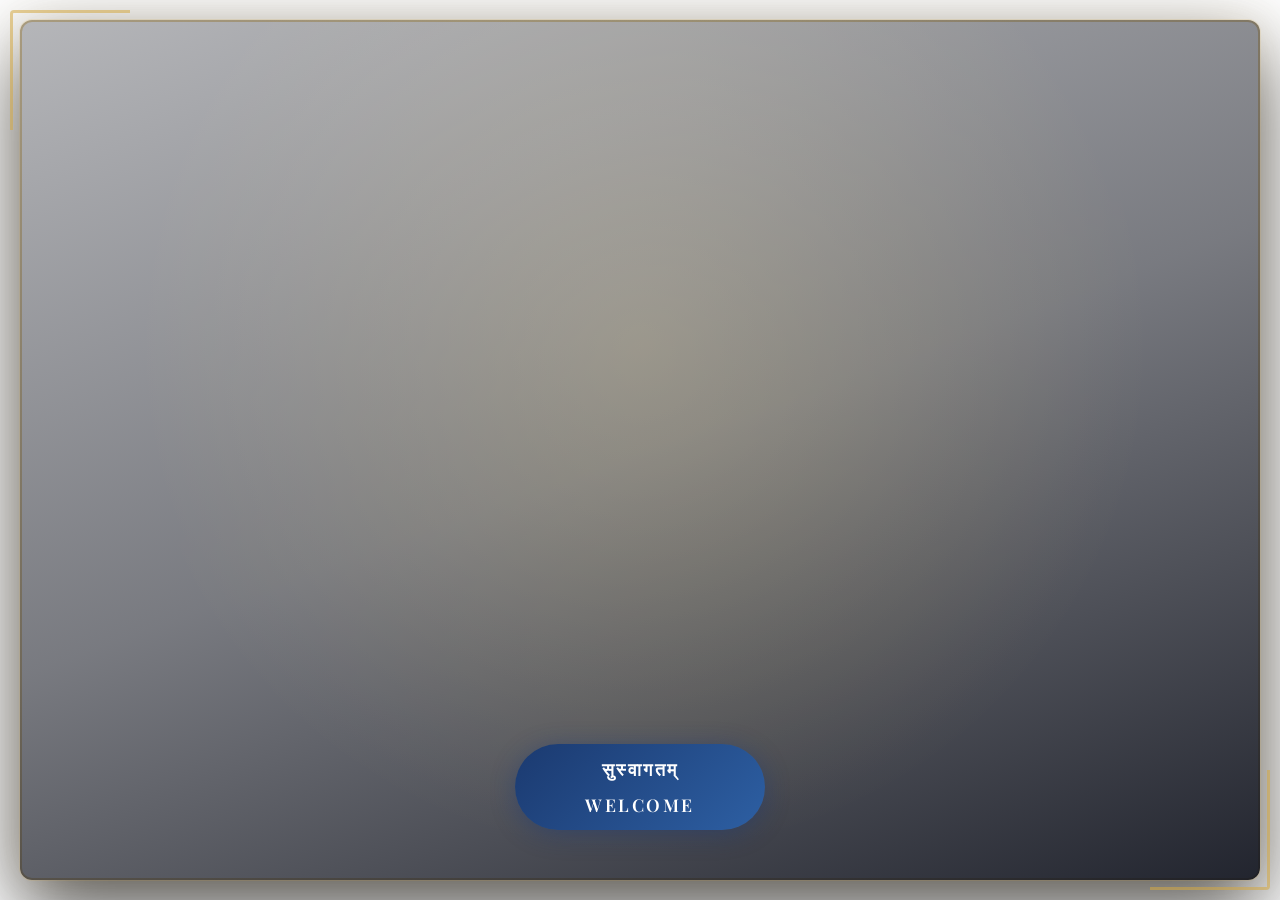
==== commit cf37641d: "new home page design is updated" ====
--- a/index.html
+++ b/index.html
@@ -11,7 +11,7 @@
   <link rel="preconnect" href="https://fonts.googleapis.com" />
   <link rel="preconnect" href="https://fonts.gstatic.com" crossorigin />
   <link
-    href="https://fonts.googleapis.com/css2?family=Cormorant+Garamond:ital,wght@0,400;0,600;0,700;1,400;1,600&family=Outfit:wght@300;400;500;600&family=Playfair+Display:ital,wght@0,700;1,500&display=swap"
+    href="https://fonts.googleapis.com/css2?family=Playfair+Display:ital,wght@0,300;0,400;0,500;0,600;0,700;1,400;1,500;1,700&display=swap"
     rel="stylesheet" />
   <link rel="stylesheet" href="https://cdnjs.cloudflare.com/ajax/libs/font-awesome/6.5.0/css/all.min.css" />
 </head>
@@ -44,7 +44,7 @@
         AUDIO — aud-majari.mp4 contains the music track.
         Starts muted; JS unmutes it on the first user gesture (browser policy).
       -->
-      <audio id="splash-audio" loop preload="auto">
+      <audio id="splash-audio" loop preload="auto" autoplay>
         <source src="images/home/aud-majari.mp4" type="video/mp4" />
       </audio>
 
@@ -57,86 +57,50 @@
       <!-- Content centred on top of video -->
       <div class="splash-content">
         <!-- <img src="images/home/madhura-manjari-logo.png" alt="Madhurya Manjari" class="splash-logo" /> -->
-        <h2 class="sanskrit-welcome">सुस्वागतम्</h2>
+        <h2 class="sanskrit-welcome"></h2>
         <a href="home.html" class="btn btn-primary splash-btn" id="enterBtn">
-          Welcome &nbsp;<i class="fas fa-arrow-right"></i>
+          <span>सुस्वागतम्</span>
+          <span>Welcome</span>
         </a>
       </div>
 
     </div><!-- /.splash-frame -->
 
-    <!-- Mute / Unmute toggle (fixed, bottom-right) -->
-    <button id="muteToggle" class="mute-toggle-btn" aria-label="Toggle sound">
-      <i class="fas fa-volume-mute" id="muteIcon"></i>
-    </button>
-
-    <!-- "Click to enable audio" hint — hides after first interaction -->
-    <div class="audio-hint" id="audioHint">
-      <i class="fas fa-hand-pointer"></i>
-      <span>Click anywhere to enable music</span>
-    </div>
-
   </section>
 
   <script>
     (function () {
-      const video     = document.getElementById('splash-video');
-      const audio     = document.getElementById('splash-audio');
-      const muteBtn   = document.getElementById('muteToggle');
-      const muteIcon  = document.getElementById('muteIcon');
-      const audioHint = document.getElementById('audioHint');
-
-      // --- State ---
-      let musicEnabled = false;
+      const video = document.getElementById('splash-video');
+      const audio = document.getElementById('splash-audio');
 
       // --- Start video (muted — always allowed) ---
       video.play().catch(() => {});
 
-      // --- On first user gesture anywhere: start music ---
-      function enableMusic() {
-        if (musicEnabled) return;
-        musicEnabled = true;
+      // --- Try starting audio immediately (in case autoplay is permitted) ---
+      audio.muted = false;
+      audio.volume = 0.75;
+      audio.play().catch((err) => {
+        console.log('Autoplay blocked. Audio will play on first user interaction.');
+      });
 
-        audio.muted  = false;
-        audio.volume = 0.75;
+      // --- On first user gesture anywhere: play music if blocked ---
+      function startMusic() {
+        if (audio.paused) {
+          audio.muted = false;
+          audio.volume = 0.75;
+          audio.play().catch((err) => {
+            console.warn('Audio play blocked:', err);
+          });
+        }
 
-        audio.play().then(() => {
-          muteIcon.className = 'fas fa-volume-up';
-        }).catch((err) => {
-          console.warn('Audio play blocked:', err);
-        });
-
-        // Fade out the hint
-        audioHint.style.opacity = '0';
-        setTimeout(() => audioHint.style.display = 'none', 600);
-
-        document.removeEventListener('click',      enableMusic);
-        document.removeEventListener('touchstart', enableMusic);
-        document.removeEventListener('keydown',    enableMusic);
+        document.removeEventListener('click',      startMusic);
+        document.removeEventListener('touchstart', startMusic);
+        document.removeEventListener('keydown',    startMusic);
       }
 
-      document.addEventListener('click',      enableMusic, { once: true });
-      document.addEventListener('touchstart', enableMusic, { once: true });
-      document.addEventListener('keydown',    enableMusic, { once: true });
-
-      // --- Manual mute toggle ---
-      muteBtn.addEventListener('click', function (e) {
-        e.stopPropagation();
-
-        if (!musicEnabled) {
-          // First interaction via the mute button — enable music then immediately mute
-          enableMusic();
-          // Give audio.play() a tick to start, then mute
-          setTimeout(() => {
-            audio.muted = true;
-            muteIcon.className = 'fas fa-volume-mute';
-          }, 50);
-          return;
-        }
-
-        audio.muted = !audio.muted;
-        muteIcon.className = audio.muted ? 'fas fa-volume-mute' : 'fas fa-volume-up';
-      });
+      document.addEventListener('click',      startMusic, { once: true });
+      document.addEventListener('touchstart', startMusic, { once: true });
+      document.addEventListener('keydown',    startMusic, { once: true });
 
       // Belt-and-suspenders loop for video
       video.addEventListener('ended', () => video.play());
--- a/style.css
+++ b/style.css
@@ -4,25 +4,59 @@
 
 /* ----- CSS Custom Properties ----- */
 :root {
-  /* === User-Specified Festive Cultural Palette === */
-  --brand-blue: #114B7A;
-  --brand-gold: #FEC92E;
-  --brand-pink: #F77E7D;
-  --brand-green: #A4D960;
-  --brand-maroon: #A00728;
+  /* === Premium Indian Classical Color Palette (Logo-Inspired) === */
+  /* Primary: Royal Blue | Secondary: Golden Yellow | Accent: Coral Pink | Tertiary: Sage Green */
   
-  --bg-primary: #FFFFFF;
-  --bg-secondary: #F7F9FC;
-  --bg-tertiary: #114B7A; /* For dark sections */
+  /* Core Brand Colors */
+  --brand-blue: #1B3A70;           /* Deep Royal Blue (Primary) */
+  --brand-blue-dark: #0F2347;      /* Darker Royal Blue for contrast */
+  --brand-blue-light: #2D5FA3;     /* Lighter Royal Blue for accents */
+  --brand-blue-muted: #1A4B80;     /* Muted Royal Blue for backgrounds */
   
-  --text-primary: #1A1A1A;
-  --text-secondary: #4A4A4A;
-  --text-light: #FFFFFF;
+  --brand-gold: #FFD60A;           /* Vibrant Golden Yellow (Secondary) */
+  --brand-gold-dark: #FFC700;      /* Dark Gold for hover states */
+  --brand-gold-light: #FFE547;     /* Light Gold for accents */
   
-  /* Gradients */
-  --blue-gradient: linear-gradient(135deg, #114B7A, #1B6EA1);
-  --gold-gradient: linear-gradient(135deg, #FEC92E, #FFD966);
-  --maroon-gradient: linear-gradient(135deg, #A00728, #D11D44);
+  --brand-pink: #FF6B7A;           /* Coral Pink (Accent) */
+  --brand-pink-dark: #E85A68;      /* Dark Coral for contrast */
+  --brand-pink-light: #FF8A94;     /* Light Coral for backgrounds */
+  
+  --brand-green: #5FA363;          /* Sage Green (Tertiary) */
+  --brand-green-light: #7FB37A;    /* Light Sage for accents */
+  
+  --brand-maroon: #A8164A;         /* Deep Maroon for special sections */
+  --brand-teal: #1B8B7F;           /* Teal accent for diversity */
+  --brand-orange: #E8732A;         /* Warm Orange for highlights */
+  
+  /* Background Colors */
+  --bg-primary: #FFFFFF;           /* Pure White */
+  --bg-secondary: #F8FAFC;         /* Soft Blue-Gray */
+  --bg-tertiary: #1B3A70;          /* Deep Royal Blue for dark sections */
+  --bg-card: #FFFFFF;              /* Card Background */
+  
+  /* Text Colors */
+  --text-primary: #0A1628;         /* Deep Navy for primary text */
+  --text-secondary: #4A5A6F;       /* Muted Blue-Gray for secondary */
+  --text-light: #FFFFFF;           /* White for light text */
+  
+  /* Glass Morphism */
+  --glass-bg: rgba(255, 255, 255, 0.1);
+  --glass-border: rgba(255, 255, 255, 0.15);
+  
+  /* Premium Gradients */
+  --blue-gradient: linear-gradient(135deg, #1B3A70, #2D5FA3);
+  --gold-gradient: linear-gradient(135deg, #FFD60A, #FFE547);
+  --pink-gradient: linear-gradient(135deg, #FF6B7A, #FF8A94);
+  --maroon-gradient: linear-gradient(135deg, #A8164A, #D11D44);
+  --emerald-gradient: linear-gradient(135deg, #1B8B7F, #2BA899);
+  --teal-gradient: linear-gradient(135deg, #1B8B7F, #48B4A0);
+  --warm-gradient: linear-gradient(135deg, #E8732A, #F4A95A);
+  --premium-gradient: linear-gradient(135deg, #1B3A70, #FFD60A);
+  
+  /* Royal Blue variations for sophistication */
+  --royal-blue-dark: #0F2347;
+  --royal-blue-base: #1B3A70;
+  --royal-blue-light: #2D5FA3;
   
   /* Design Tokens */
   --radius-sm: 8px;
@@ -33,9 +67,9 @@
   --nav-height: 100px;
   
   /* Typography */
-  --font-heading: 'Cormorant Garamond', serif;
+  --font-heading: 'Playfair Display', serif;
   --font-display: 'Playfair Display', serif;
-  --font-body: 'Outfit', sans-serif;
+  --font-body: 'Playfair Display', serif;
 }
 
 /* ----- Reset ----- */
@@ -53,7 +87,7 @@
 }
 
 body {
-  font-family: var(--font-body);
+  font-family: 'Playfair Display', serif;
   background: var(--bg-primary);
   color: var(--text-primary);
   line-height: 1.7;
@@ -116,8 +150,8 @@
 }
 
 .navbar.scrolled {
-  background: #000;
-  box-shadow: 0 4px 20px rgba(0, 0, 0, 0.15);
+  background: #1B3A70;
+  box-shadow: 0 4px 20px rgba(27, 58, 122, 0.2);
   padding: 10px 0;
 }
 
@@ -194,8 +228,8 @@
 .nav-link {
   padding: 8px 16px;
   border-radius: var(--radius-sm);
-  font-size: 14px;
-  font-weight: 500;
+  font-size: 16px;
+  font-weight: 600;
   letter-spacing: 0.5px;
   transition: var(--transition);
   color: white;
@@ -271,7 +305,7 @@
 }
 
 .nav-cta {
-  background: var(--pink-gradient) !important;
+  background: red !important;
   color: white !important;
   border-radius: 30px;
   padding: 8px 24px;
@@ -455,7 +489,7 @@
   inset: 0;
   pointer-events: none;
   z-index: 3;
-  background: radial-gradient(circle at 50% -20%, rgba(232, 184, 32, 0.15) 0%, transparent 60%);
+  background: radial-gradient(circle at 50% -20%, rgba(255, 214, 10, 0.15) 0%, transparent 60%);
   mix-blend-mode: screen;
   animation: glowPulse 5s ease-in-out infinite alternate;
 }
@@ -664,17 +698,17 @@
 }
 
 .btn-primary {
-  background: var(--brand-gold);
-  color: var(--brand-blue);
+  background: var(--blue-gradient);
+  color: white;
   font-weight: 600;
-  box-shadow: 0 4px 15px rgba(254, 201, 46, 0.3);
+  box-shadow: 0 4px 15px rgba(255, 214, 10, 0.3);
 }
 
 .btn-primary:hover {
-  background: var(--brand-maroon);
-  color: white;
+  background: var(--gold-gradient);
+  color: black;
   transform: translateY(-3px);
-  box-shadow: 0 8px 25px rgba(160, 7, 40, 0.4);
+  box-shadow: 0 8px 25px rgba(255, 107, 122, 0.4);
 }
 
 .btn-outline {
@@ -722,8 +756,8 @@
 
 .btn-primary-sm:hover {
   transform: translateY(-2px);
-  box-shadow: 0 6px 20px rgba(27, 58, 122, 0.45);
-  background: var(--pink-gradient);
+  box-shadow: 0 6px 20px rgba(253, 188, 48, 0.45);
+  background: var(--blue-gradient);
 }
 
 .btn-full {
@@ -734,21 +768,31 @@
 /* ============ SECTION HEADERS ============ */
 .section-header {
   text-align: center;
-  margin-bottom: 60px;
+  margin-bottom: 20px;
 }
 
 .section-tag {
   display: inline-block;
   padding: 6px 20px;
-  background: var(--glass-bg);
-  border: 1px solid var(--glass-border);
+  background: rgba(27, 58, 112, 0.08);
+  border: 1px solid rgba(27, 58, 112, 0.2);
   border-radius: 30px;
   font-size: 12px;
   font-weight: 600;
   letter-spacing: 3px;
   text-transform: uppercase;
-  color: var(--brand-gold);
+  color: var(--brand-blue);
   margin-bottom: 16px;
+}
+
+/* On dark backgrounds the section-tag uses gold/glass styling */
+.events-section .section-tag,
+.music-section .section-tag,
+[style*="background:var(--bg-secondary)"] .section-tag,
+[style*="background: var(--bg-secondary)"] .section-tag {
+  background: rgba(255, 214, 10, 0.12);
+  border: 1px solid rgba(255, 214, 10, 0.3);
+  color: var(--brand-gold);
 }
 
 .section-title {
@@ -921,12 +965,12 @@
 
 .art-card:hover {
   transform: translateY(-8px);
-  border-color: rgba(212, 168, 67, 0.3);
+  border-color: rgba(255, 214, 10, 0.3);
   box-shadow: 0 20px 50px rgba(0, 0, 0, 0.3);
 }
 
 .art-card.featured {
-  border-color: rgba(212, 168, 67, 0.2);
+  border-color: rgba(255, 214, 10, 0.2);
 }
 
 .card-image {
@@ -1021,8 +1065,8 @@
 .music-bg-pattern {
   position: absolute;
   inset: 0;
-  background: radial-gradient(ellipse at 30% 50%, rgba(45, 122, 79, 0.1) 0%, transparent 50%),
-    radial-gradient(ellipse at 70% 50%, rgba(232, 66, 124, 0.08) 0%, transparent 50%);
+  background: radial-gradient(ellipse at 30% 50%, rgba(95, 163, 99, 0.1) 0%, transparent 50%),
+    radial-gradient(ellipse at 70% 50%, rgba(255, 107, 122, 0.08) 0%, transparent 50%);
 }
 
 .music-cards {
@@ -1045,7 +1089,7 @@
 
 .music-card:hover {
   transform: translateY(-8px);
-  border-color: rgba(232, 184, 32, 0.35);
+  border-color: rgba(255, 214, 10, 0.35);
   box-shadow: 0 20px 50px rgba(0, 0, 0, 0.3);
 }
 
@@ -1115,8 +1159,8 @@
 .music-waveform span {
   width: 3px;
   border-radius: 3px;
-  background: var(--teal-gradient);
-  opacity: 0.5;
+  background: var(--emerald-gradient);
+  opacity: 0.7;
   animation: waveform 1.2s infinite ease-in-out;
 }
 
@@ -1207,7 +1251,7 @@
   background: var(--blue-gradient);
   color: white;
   border-color: transparent;
-  box-shadow: 0 4px 16px rgba(27, 58, 122, 0.4);
+  box-shadow: 0 4px 16px rgba(27, 90, 160, 0.4);
 }
 
 .gallery-grid {
@@ -1379,8 +1423,8 @@
   inset: 0;
   pointer-events: none;
   background:
-    radial-gradient(ellipse at 15% 40%, rgba(123, 26, 51, 0.12) 0%, transparent 55%),
-    radial-gradient(ellipse at 85% 60%, rgba(26, 139, 127, 0.10) 0%, transparent 55%);
+    radial-gradient(ellipse at 15% 40%, rgba(168, 22, 74, 0.12) 0%, transparent 55%),
+    radial-gradient(ellipse at 85% 60%, rgba(27, 139, 127, 0.10) 0%, transparent 55%);
 }
 
 .events-grid {
@@ -1403,7 +1447,7 @@
 
 .event-card:hover {
   transform: translateY(-8px);
-  border-color: rgba(212, 168, 67, 0.25);
+  border-color: rgba(255, 214, 10, 0.25);
   box-shadow: 0 24px 60px rgba(0, 0, 0, 0.35);
 }
 
@@ -1417,19 +1461,20 @@
 }
 
 .performance-header {
-  background: linear-gradient(135deg, rgba(123, 26, 51, 0.9), rgba(90, 13, 34, 0.9));
+  background: linear-gradient(135deg, rgba(168, 22, 74, 0.95), rgba(200, 40, 95, 0.9));
 }
 
 .workshop-header {
-  background: linear-gradient(135deg, rgba(26, 139, 127, 0.9), rgba(15, 90, 83, 0.9));
+  background: linear-gradient(135deg, rgba(27, 139, 127, 0.95), rgba(15, 110, 100, 0.9));
 }
 
 .festival-header {
-  background: linear-gradient(135deg, rgba(232, 115, 42, 0.9), rgba(244, 162, 54, 0.85));
+  background: linear-gradient(135deg, rgba(255, 214, 10, 0.95), rgba(255, 229, 71, 0.9));
+  color: var(--brand-blue-dark);
 }
 
 .international-header {
-  background: linear-gradient(135deg, rgba(27, 58, 107, 0.95), rgba(14, 31, 61, 0.95));
+  background: linear-gradient(135deg, rgba(27, 58, 112, 0.98), rgba(15, 35, 80, 0.95));
 }
 
 /* Date block inside header */
@@ -1443,7 +1488,7 @@
   font-family: var(--font-heading);
   font-size: 3rem;
   font-weight: 700;
-  color: white;
+  color: inherit;
   line-height: 1;
 }
 
@@ -1455,14 +1500,16 @@
 .ev-month {
   font-size: 14px;
   font-weight: 600;
-  color: rgba(255, 255, 255, 0.9);
+  color: currentColor;
+  opacity: 0.9;
   text-transform: uppercase;
   letter-spacing: 1px;
 }
 
 .ev-year {
   font-size: 12px;
-  color: rgba(255, 255, 255, 0.6);
+  color: currentColor;
+  opacity: 0.65;
 }
 
 /* Badge*/
@@ -1481,19 +1528,22 @@
 }
 
 .badge-teal {
-  background: rgba(39, 189, 168, 0.25);
-  border-color: rgba(39, 189, 168, 0.4);
+  background: rgba(27, 139, 127, 0.25);
+  border-color: rgba(27, 139, 127, 0.5);
+  color: #48B4A0;
 }
 
 .badge-festival {
-  background: rgba(255, 200, 80, 0.2);
-  border-color: rgba(255, 200, 80, 0.4);
-  color: #ffe89a;
+  background: rgba(255, 214, 10, 0.2);
+  border-color: rgba(255, 214, 10, 0.5);
+  color: #FFD60A;
+  font-weight: 600;
 }
 
 .badge-intl {
-  background: rgba(100, 140, 220, 0.2);
-  border-color: rgba(100, 140, 220, 0.4);
+  background: rgba(27, 90, 160, 0.2);
+  border-color: rgba(27, 90, 160, 0.5);
+  color: #2D5FA3;
 }
 
 /* Icon bubble */
@@ -1516,10 +1566,11 @@
 }
 
 .event-card:hover .event-card-icon {
-  background: var(--blue-gradient);
+  background: var(--gold-gradient);
   border-color: transparent;
-  color: white;
+  color: var(--brand-blue);
   transform: scale(1.1) rotate(15deg);
+  font-weight: 600;
 }
 
 /* Card body */
@@ -1605,7 +1656,7 @@
   position: relative;
   padding: 80px 0;
   overflow: hidden;
-  background: linear-gradient(135deg, var(--royal-blue-dark), var(--brand-blue));
+  background: linear-gradient(135deg, #0F2347, #1B3A70, #2D5FA3);
 }
 
 .quote-overlay {
@@ -1755,13 +1806,13 @@
   padding: 0 16px;
   border-radius: var(--radius-sm);
   background: rgba(255, 255, 255, 0.03);
-  border: 1px solid var(--glass-border);
+  /* border: 1px solid var(--glass-border); */
   transition: var(--transition);
 }
 
 .input-wrap:focus-within {
-  border-color: var(--brand-gold);
-  box-shadow: 0 0 0 3px rgba(212, 168, 67, 0.1);
+  /* border-color: var(--brand-gold); */
+  /* box-shadow: 0 0 0 3px rgba(255, 214, 10, 0.15); */
 }
 
 .input-wrap i {
@@ -1818,8 +1869,8 @@
   padding: 24px;
   margin-top: 20px;
   border-radius: var(--radius-md);
-  background: rgba(26, 139, 127, 0.1);
-  border: 1px solid rgba(26, 139, 127, 0.3);
+  background: rgba(27, 139, 127, 0.1);
+  border: 1px solid rgba(27, 139, 127, 0.3);
 }
 
 .form-success.show {
@@ -1829,7 +1880,7 @@
 
 .form-success i {
   font-size: 40px;
-  color: var(--teal);
+  color: var(--brand-teal);
   margin-bottom: 12px;
   display: block;
 }
@@ -1986,10 +2037,11 @@
   align-items: center;
   justify-content: center;
   border-radius: 50%;
-  background: var(--blue-gradient);
-  color: white;
+  background: var(--gold-gradient);
+  color: var(--brand-blue);
   font-size: 18px;
-  box-shadow: 0 4px 20px rgba(123, 26, 51, 0.4);
+  font-weight: 600;
+  box-shadow: 0 4px 20px rgba(255, 214, 10, 0.4);
   opacity: 0;
   visibility: hidden;
   transform: translateY(20px);
@@ -2143,12 +2195,12 @@
     right: -100%;
     width: 280px;
     height: 100vh;
-    background: var(--bg-secondary);
+    background: var(--brand-blue-dark);
     flex-direction: column;
     padding: 80px 30px 30px;
     gap: 8px;
     transition: right 0.4s ease;
-    box-shadow: -10px 0 30px rgba(0, 0, 0, 0.3);
+    box-shadow: -10px 0 30px rgba(0, 0, 0, 0.5);
   }
 
   .nav-menu.active {
@@ -2300,6 +2352,7 @@
   font-weight: 700;
   line-height: 1.15;
   margin-bottom: 20px;
+  color: var(--text-primary);
 }
 
 .page-hero-title em {
@@ -2317,138 +2370,144 @@
   margin: 0 auto;
 }
 
-/* Quick Nav Tiles */
+/* Quick Nav Tiles — Colorful Solid Gradient Cards */
 .quick-nav-grid {
   display: grid;
-  grid-template-columns: repeat(auto-fit, minmax(300px, 1fr));
-  gap: 30px;
-}
+  grid-template-columns: repeat(auto-fit, minmax(290px, 1fr));
+  gap: 28px;
+}
+
+/* Hide background image — cards use gradient backgrounds instead */
+.qn-card-bg {
+  display: none;
+}
+
 .quick-nav-card {
   position: relative;
   overflow: hidden;
-  background: var(--bg-card);
-  border: 1px solid rgba(255, 255, 255, 0.08);
+  border: none;
   border-radius: var(--radius-lg);
-  padding: 50px 30px;
+  padding: 48px 30px 40px;
   text-align: center;
-  transition: var(--transition);
+  transition: transform 0.35s cubic-bezier(0.22, 1, 0.36, 1), box-shadow 0.35s ease;
   display: flex;
   flex-direction: column;
   align-items: center;
-  gap: 20px;
+  gap: 18px;
   text-decoration: none;
-  color: var(--text-primary);
+  color: #ffffff;
   z-index: 1;
 }
 
-.qn-card-bg {
-  position: absolute;
-  inset: 0;
-  background-size: cover;
-  background-position: center;
-  opacity: 0.15;
-  transition: var(--transition);
-  z-index: -1;
-  filter: grayscale(40%);
-}
-
+/* Subtle shimmer overlay on hover */
 .quick-nav-card::before {
   content: '';
   position: absolute;
   inset: 0;
-  background: linear-gradient(180deg, rgba(8, 8, 8, 0) 0%, rgba(8, 8, 8, 0.8) 60%);
-  opacity: 0.8;
-  z-index: -1;
+  background: rgba(255, 255, 255, 0.07);
+  opacity: 0;
+  z-index: 0;
+  transition: opacity 0.35s ease;
+}
+
+.quick-nav-card:hover::before {
+  opacity: 1;
 }
 
 .quick-nav-card:hover {
-  transform: translateY(-12px);
-  border-color: var(--brand-gold);
-  /* background: rgba(255, 255, 255, 0.05); */
-  box-shadow: 0 20px 40px rgba(0, 0, 0, 0.4), 0 0 20px rgba(212, 175, 55, 0.1);
-}
-
-.quick-nav-card:hover .qn-card-bg {
-  opacity: 0.35;
-  transform: scale(1.1);
-  filter: grayscale(0%);
-}
+  transform: translateY(-10px) scale(1.02);
+}
+
+/* Icon circle — white semi-transparent */
 .qn-icon {
-  width: 70px;
-  height: 70px;
-  background: rgba(255, 255, 255, 0.05);
-  border: 1px solid rgba(255, 255, 255, 0.1);
+  width: 72px;
+  height: 72px;
+  background: rgba(255, 255, 255, 0.18);
+  border: 2px solid rgba(255, 255, 255, 0.35);
   border-radius: 50%;
   display: flex;
   align-items: center;
   justify-content: center;
-  font-size: 28px;
-  color: var(--brand-gold);
-  margin-bottom: 10px;
+  font-size: 30px;
+  color: #ffffff;
+  margin-bottom: 8px;
   transition: var(--transition);
   position: relative;
   z-index: 2;
 }
 
 .quick-nav-card:hover .qn-icon {
-  background: var(--brand-gold);
-  color: var(--brand-blue);
-  transform: scale(1.1) rotate(5deg);
-  box-shadow: 0 0 30px rgba(212, 175, 55, 0.4);
-}
+  background: rgba(255, 255, 255, 0.30);
+  border-color: rgba(255, 255, 255, 0.6);
+  transform: scale(1.12) rotate(8deg);
+  box-shadow: 0 0 24px rgba(255, 255, 255, 0.3);
+}
+
 .quick-nav-card h3 {
   font-family: var(--font-heading);
-  font-size: 1.75rem;
+  font-size: 1.6rem;
   font-weight: 700;
   color: #ffffff;
-  letter-spacing: 1px;
+  letter-spacing: 0.5px;
+  position: relative;
+  z-index: 2;
+  transition: var(--transition);
 }
 
 .quick-nav-card p {
-  color: rgba(255, 255, 255, 0.7);
-  font-size: 1rem;
-  line-height: 1.6;
+  color: rgba(255, 255, 255, 0.82);
+  font-size: 0.95rem;
+  line-height: 1.65;
   flex-grow: 1;
-}
+  position: relative;
+  z-index: 2;
+  transition: var(--transition);
+}
+
+.quick-nav-card:hover p {
+  color: rgba(255, 255, 255, 0.95);
+}
+
 .qn-arrow {
-  margin-top: 15px;
-  width: 45px;
-  height: 45px;
-  background: rgba(254, 201, 46, 0.1);
-  border: 1px solid rgba(254, 201, 46, 0.3);
+  margin-top: 8px;
+  width: 42px;
+  height: 42px;
+  background: rgba(255, 255, 255, 0.15);
+  border: 1.5px solid rgba(255, 255, 255, 0.35);
   border-radius: 50%;
   display: flex;
   align-items: center;
   justify-content: center;
-  color: var(--brand-gold);
-  opacity: 0.6;
-  transform: translateY(10px);
+  color: #ffffff;
+  opacity: 0.7;
+  transform: translateY(8px);
   transition: var(--transition);
+  position: relative;
+  z-index: 2;
 }
 
 .quick-nav-card:hover .qn-arrow {
   opacity: 1;
-  transform: translateY(0);
-  background: var(--brand-gold);
-  color: var(--brand-blue);
-  box-shadow: 0 0 15px rgba(254, 201, 46, 0.3);
+  transform: translateY(0) translateX(4px);
+  background: rgba(255, 255, 255, 0.28);
+  box-shadow: 0 0 14px rgba(255, 255, 255, 0.25);
 }
 
 /* Scripture Quote Section */
 .scripture-quote-section {
   background: var(--bg-secondary);
-  padding: 100px 0;
+  padding: 0 0;
   position: relative;
   overflow: hidden;
 }
 
 .quote-container {
-  max-width: 900px;
+  max-width:auto;
   margin: 0 auto;
   padding: 80px 60px;
   background: #fdfaf1; /* Parchment cream */
-  border: 1px solid #e5d5b0;
-  border-radius: 4px;
+  border: 1px solid #080807;
+  border-radius: 0px;
   text-align: center;
   position: relative;
   box-shadow: 
@@ -2461,7 +2520,7 @@
   content: '';
   position: absolute;
   inset: 10px;
-  border: 1px solid rgba(160, 7, 40, 0.15); /* Faint maroon inner border */
+  border: 1px solid rgba(16, 15, 117, 0.15); /* Faint maroon inner border */
   pointer-events: none;
 }
 
@@ -2627,7 +2686,7 @@
 .cta-bg {
   position: absolute;
   inset: 0;
-  background: radial-gradient(ellipse at center, rgba(123, 26, 51, 0.4) 0%, transparent 70%);
+  background: radial-gradient(ellipse at center, rgba(168, 22, 74, 0.4) 0%, transparent 70%);
   z-index: 0;
 }
 .cta-section .container {
@@ -2668,7 +2727,7 @@
 }
 .instrument-card:hover {
   transform: translateY(-5px);
-  border-color: rgba(212, 168, 67, 0.3);
+  border-color: rgba(255, 214, 10, 0.3);
   box-shadow: 0 10px 30px rgba(0,0,0,0.2);
 }
 .inst-icon {
@@ -2744,7 +2803,7 @@
   border-radius: 50%;
   background: var(--brand-gold);
   transform: translateX(-50%);
-  box-shadow: 0 0 0 4px rgba(212, 168, 67, 0.2);
+  box-shadow: 0 0 0 4px rgba(255, 214, 10, 0.2);
   z-index: 2;
 }
 
@@ -2758,7 +2817,7 @@
 }
 
 .timeline-content:hover {
-  border-color: rgba(212, 168, 67, 0.3);
+  border-color: rgba(255, 214, 10, 0.3);
   transform: translateY(-4px);
   box-shadow: 0 10px 30px rgba(0, 0, 0, 0.2);
 }
@@ -2823,7 +2882,7 @@
 
 .faculty-card:hover {
   transform: translateY(-8px);
-  border-color: rgba(212, 168, 67, 0.3);
+  border-color: rgba(255, 214, 10, 0.3);
   box-shadow: 0 20px 50px rgba(0, 0, 0, 0.3);
 }
 
@@ -2975,7 +3034,7 @@
 
 .program-card:hover {
   transform: translateY(-6px);
-  border-color: rgba(212, 168, 67, 0.3);
+  border-color: rgba(255, 214, 10, 0.3);
   box-shadow: 0 16px 40px rgba(0, 0, 0, 0.25);
 }
 
@@ -2991,21 +3050,21 @@
 }
 
 .program-level.beginner {
-  background: rgba(26, 139, 127, 0.2);
-  color: #27BDA8;
-  border: 1px solid rgba(26, 139, 127, 0.3);
+  background: rgba(27, 139, 127, 0.2);
+  color: #2FB5A0;
+  border: 1px solid rgba(27, 139, 127, 0.4);
 }
 
 .program-level.intermediate {
-  background: rgba(212, 168, 67, 0.15);
-  color: var(--brand-gold);
-  border: 1px solid rgba(212, 168, 67, 0.3);
+  background: rgba(255, 214, 10, 0.15);
+  color: #FFD60A;
+  border: 1px solid rgba(255, 214, 10, 0.4);
 }
 
 .program-level.advanced {
-  background: rgba(123, 26, 51, 0.2);
-  color: #D4537B;
-  border: 1px solid rgba(123, 26, 51, 0.3);
+  background: rgba(168, 22, 74, 0.2);
+  color: #FF8A94;
+  border: 1px solid rgba(168, 22, 74, 0.4);
 }
 
 .program-card h4 {
@@ -3067,7 +3126,7 @@
 /* ============ TESTIMONIALS CAROUSEL ============ */
 .testimonial-carousel-container {
   overflow: hidden;
-  padding: 20px 0 50px;
+  padding: 20px 0 20px;
   position: relative;
   width: 100%;
   container-type: inline-size;
@@ -3316,7 +3375,7 @@
   inset: 0;
   width: 100%;
   height: 100%;
-  object-fit: cover;
+  object-fit: fill;
   object-position: center;
   z-index: 0;
   filter: contrast(1.08) brightness(0.92);
@@ -3359,9 +3418,10 @@
   display: flex;
   flex-direction: column;
   align-items: center;
-  justify-content: center;
+  justify-content: flex-end;
   gap: 36px;
   animation: fadeUpSplash 1.5s cubic-bezier(0.22, 1, 0.36, 1);
+  margin-bottom: 50px;
 }
 
 @keyframes fadeUpSplash {
@@ -3391,21 +3451,24 @@
 
 /* ── Welcome / Enter button ── */
 .splash-btn {
-  padding: 18px 50px;
+  padding: 10px 70px;
   font-size: 1.1rem;
   font-weight: 600;
   letter-spacing: 2.5px;
   text-transform: uppercase;
   border-radius: 50px;
-  animation: btnPulse 2.2s ease-in-out infinite;
+  /* animation: btnPulse 2.2s ease-in-out infinite; */
   background: var(--blue-gradient);
   color: #fff;
   border: none;
   cursor: pointer;
   text-decoration: none;
   display: inline-flex;
-  align-items: center;
-  gap: 10px;
+  flex-direction: column;
+  justify-content: center;
+  align-items: center;
+  text-align: center;
+  gap: 6px;
   box-shadow: 0 4px 24px rgba(27, 58, 122, 0.45);
   transition: transform 0.25s ease, filter 0.25s ease;
 }
@@ -3511,3 +3574,391 @@
   }
 }
 
+/* ============================================================
+   VIBRANT SECTION BACKGROUNDS — Abstract Art Inspired
+   ============================================================ */
+
+/* ── Section 1: About — Warm Golden Amber ── */
+.home-about.section {
+  background:#fcba03;
+  position: relative;
+  overflow: hidden;
+}
+.home-about.section::before {
+  content: '';
+  position: absolute;
+  inset: 0;
+  background:
+    radial-gradient(ellipse 60% 50% at 20% 40%, rgba(232, 115, 42, 0.30) 0%, transparent 70%),
+    radial-gradient(ellipse 50% 60% at 80% 70%, rgba(121, 40, 202, 0.22) 0%, transparent 70%),
+    radial-gradient(ellipse 40% 40% at 60% 20%, rgba(255, 214, 10, 0.25) 0%, transparent 60%);
+  pointer-events: none;
+  z-index: 0;
+}
+.home-about.section .container {
+  position: relative;
+  z-index: 1;
+}
+.home-about.section .section-title,
+.home-about.section h2 {
+  color: #fff !important;
+}
+.home-about.section p {
+  color: rgba(255, 245, 220, 0.88) !important;
+}
+.home-about.section .section-tag {
+  background: rgba(255, 214, 10, 0.15) !important;
+  border-color: rgba(244, 244, 244, 0.45) !important;
+  color: white;
+}
+
+/* ── Section 2: Quick Nav — Deep Blue with color splashes ── */
+.quick-nav-section.section {
+  /* background:
+    linear-gradient(135deg,
+      rgba(27, 58, 112, 0.95)  0%,
+      rgba(15, 35, 71, 0.98) 50%,
+      rgba(75, 0, 130, 0.25) 100%),
+    #06112a; */
+  position: relative;
+  overflow: hidden;
+}
+.quick-nav-section.section::before {
+  content: '';
+  position: absolute;
+  inset: 0;
+  background:
+    radial-gradient(ellipse 50% 60% at 10% 30%, rgba(45, 95, 163, 0.40) 0%, transparent 70%),
+    radial-gradient(ellipse 40% 50% at 85% 60%, rgba(121, 40, 202, 0.30) 0%, transparent 65%),
+    radial-gradient(ellipse 35% 35% at 50% 90%, rgba(27, 139, 127, 0.25) 0%, transparent 60%);
+  pointer-events: none;
+  z-index: 0;
+}
+.quick-nav-section.section .container {
+  position: relative;
+  z-index: 1;
+}
+.quick-nav-section.section .section-title,
+.quick-nav-section.section h2 {
+  color: #181818 !important;
+}
+.quick-nav-section.section .section-desc {
+  color: rgba(49, 49, 49, 0.85) !important;
+}
+.quick-nav-section.section .section-tag {
+  background: rgba(255, 214, 10, 0.12) !important;
+  border-color: rgba(255, 214, 10, 0.40) !important;
+  color: var(--brand-gold) !important;
+}
+/* Card text colours are now white — handled by base .quick-nav-card styles */
+
+/* ── Section 3: Testimonials — Lush Forest Green ── */
+.testimonials.section {
+  /* background:
+    linear-gradient(135deg,
+      rgba(27, 139, 127, 0.30) 0%,
+      rgba(27, 58, 112, 0.25) 40%,
+      rgba(10, 35, 20, 0.98)  80%),
+    #051a0f; */
+  position: relative;
+  overflow: hidden;
+}
+.testimonials.section::before {
+  content: '';
+  position: absolute;
+  inset: 0;
+  background:
+    radial-gradient(ellipse 60% 50% at 15% 20%, rgba(95, 163, 99, 0.30) 0%, transparent 70%),
+    radial-gradient(ellipse 50% 55% at 80% 75%, rgba(27, 139, 127, 0.25) 0%, transparent 65%),
+    radial-gradient(ellipse 40% 35% at 50% 50%, rgba(255, 214, 10, 0.10) 0%, transparent 60%);
+  pointer-events: none;
+  z-index: 0;
+}
+.testimonials.section .container {
+  position: relative;
+  z-index: 1;
+}
+.testimonials.section .section-title,
+.testimonials.section h2 {
+  color: #000000 !important;
+}
+.testimonials.section .section-desc {
+  color: rgba(57, 57, 57, 0.82) !important;
+}
+.testimonials.section .section-tag {
+  background: rgba(95, 163, 99, 0.18) !important;
+  border-color: rgba(127, 179, 122, 0.45) !important;
+  color: #2f2f2f !important;
+}
+.testimonials.section .testimonial-card {
+  background: rgba(255, 255, 255, 0.06) !important;
+  border-color: rgb(212 211 211 / 73%) !important;
+}
+.testimonials.section .testi-content p {
+  color: #2f2f2f !important;
+}
+.testimonials.section .user-info h5 {
+  color: #2f2f2f !important;
+}
+.testimonials.section .user-info span {
+  color: rgba(65, 65, 65, 0.8) !important;
+}
+
+/* ── Section 4: Scripture Quote — Rich Maroon-Red ── */
+/* Scripture Quote section — no custom background (uses default var(--bg-secondary)) */
+
+/* Override the divider wave fill to match transitions */
+.divider-wave path {
+  fill: #1a0a02;
+}
+
+
+:root {
+  --brand-purple: #7928CA;
+  --brand-purple-light: #B19FFB;
+  --brand-purple-dark: #4B0082;
+  --purple-gradient: linear-gradient(135deg, #4B0082, #7928CA);
+  --multicolor-gradient: linear-gradient(45deg, #FFD60A, #E8732A, #A8164A, #7928CA, #2D5FA3, #5FA363);
+}
+
+/* Header Italics Gradient */
+.section-title em, em.colorful-em {
+  font-family: var(--font-display);
+  font-style: italic;
+  background: linear-gradient(162deg, #FFD60A, #E8732A, #FF6B7A, #B19FFB, #5FA363);
+  -webkit-background-clip: text;
+  -webkit-text-fill-color: transparent;
+  background-clip: text;
+}
+
+/* Navbar Menu Link Hover Accents */
+.nav-menu li:nth-child(1) .nav-link:hover,
+.nav-menu li:nth-child(1) .nav-link.active {
+  color: white !important;
+  text-shadow: 0 0 10px rgba(255, 255, 255, 0.809);
+}
+.nav-menu li:nth-child(2) .nav-link:hover {
+  color: white !important;
+  text-shadow: 0 0 10px rgba(255, 255, 255, 0.809);
+}
+.nav-menu li:nth-child(3) .nav-link:hover {
+    color: white !important;
+    text-shadow: 0 0 10px rgba(255, 255, 255, 0.809);
+}
+.nav-menu li:nth-child(4) .nav-link:hover {
+  color: white !important;
+  text-shadow: 0 0 10px rgba(255, 255, 255, 0.809);
+}
+
+/* Hero Carousel Slide-specific Glowing overlays */
+/* .carousel-slide.slide-purple::after {
+  background: linear-gradient(135deg, rgba(75, 0, 130, 0.45) 0%, rgba(10, 22, 40, 0.9) 80%) !important;
+} */
+.carousel-slide.slide-purple .hero-badge {
+  background: rgba(138, 43, 226, 0.2) !important;
+  border-color: rgba(138, 43, 226, 0.5) !important;
+  color: #cbbcfd !important;
+  box-shadow: 0 0 15px rgba(138, 43, 226, 0.4) !important;
+}
+
+/* .carousel-slide.slide-green::after {
+  background: linear-gradient(135deg, rgba(27, 139, 127, 0.45) 0%, rgba(10, 22, 40, 0.9) 80%) !important;
+} */
+.carousel-slide.slide-green .hero-badge {
+  background: rgba(27, 139, 127, 0.2) !important;
+  border-color: rgba(27, 139, 127, 0.5) !important;
+  color: #8beee3 !important;
+  box-shadow: 0 0 15px rgba(27, 139, 127, 0.4) !important;
+}
+
+/* .carousel-slide.slide-orange::after {
+  background: linear-gradient(135deg, rgba(232, 115, 42, 0.45) 0%, rgba(10, 22, 40, 0.9) 80%) !important;
+} */
+.carousel-slide.slide-orange .hero-badge {
+  background: rgba(232, 115, 42, 0.2) !important;
+  border-color: rgba(232, 115, 42, 0.5) !important;
+  color: #ffd0a8 !important;
+  box-shadow: 0 0 15px rgba(232, 115, 42, 0.4) !important;
+}
+
+/* About Section image colorful auric background glow */
+.about-img-accent.multicolor-glow {
+  background: var(--multicolor-gradient);
+  border: none;
+  opacity: 0.65;
+  filter: blur(12px);
+  animation: rotateGlow 12s linear infinite;
+}
+.img-badge.colorful-badge {
+  background: var(--premium-gradient);
+  box-shadow: 0 4px 15px rgba(250, 32, 54, 0.5);
+}
+
+@keyframes rotateGlow {
+  0% { transform: rotate(0deg) scale(1); }
+  50% { transform: rotate(180deg) scale(1.1); }
+  100% { transform: rotate(360deg) scale(1); }
+}
+
+/* Quick Nav Cards — Vibrant Solid Gradient Backgrounds */
+
+/* Purple — Bharatanatyam */
+.quick-nav-card.card-purple {
+  background: linear-gradient(145deg, #6B21A8, #9333EA, #C084FC);
+  box-shadow: 0 8px 32px rgba(107, 33, 168, 0.45);
+}
+.quick-nav-card.card-purple:hover {
+  box-shadow: 0 20px 50px rgba(107, 33, 168, 0.60);
+}
+
+/* Orange — Classical Dance */
+.quick-nav-card.card-orange {
+  background: linear-gradient(145deg, #C2410C, #EA580C, #FB923C);
+  box-shadow: 0 8px 32px rgba(194, 65, 12, 0.45);
+}
+.quick-nav-card.card-orange:hover {
+  box-shadow: 0 20px 50px rgba(194, 65, 12, 0.60);
+}
+
+/* Blue — Classical Music */
+.quick-nav-card.card-blue {
+  background: linear-gradient(145deg, #0F2347, #1B3A70, #2D5FA3);
+  box-shadow: 0 8px 32px rgba(15, 35, 71, 0.55);
+}
+.quick-nav-card.card-blue:hover {
+  box-shadow: 0 20px 50px rgba(15, 35, 71, 0.70);
+}
+
+/* Red / Maroon — Yakshagana */
+.quick-nav-card.card-red {
+  background: linear-gradient(145deg, #881337, #BE123C, #F43F5E);
+  box-shadow: 0 8px 32px rgba(136, 19, 55, 0.50);
+}
+.quick-nav-card.card-red:hover {
+  box-shadow: 0 20px 50px rgba(136, 19, 55, 0.65);
+}
+
+/* Amber / Gold — Kathak */
+.quick-nav-card.card-yellow {
+  background: linear-gradient(145deg, #92400E, #D97706, #F59E0B);
+  box-shadow: 0 8px 32px rgba(146, 64, 14, 0.50);
+}
+.quick-nav-card.card-yellow:hover {
+  box-shadow: 0 20px 50px rgba(146, 64, 14, 0.65);
+}
+
+/* Green — Folk Dance */
+.quick-nav-card.card-green {
+  background: linear-gradient(145deg, #14532D, #16A34A, #4ADE80);
+  box-shadow: 0 8px 32px rgba(20, 83, 45, 0.50);
+}
+.quick-nav-card.card-green:hover {
+  box-shadow: 0 20px 50px rgba(20, 83, 45, 0.65);
+}
+
+/* Scripture Quote Section Multicolor border & glow */
+.quote-container.colorful-quote {
+  background: rgba(15, 35, 71, 0.96) !important;
+  /* border: 2.5px solid transparent !important; */
+  /* background-image: linear-gradient(rgba(15, 35, 71, 0.96), rgba(15, 35, 71, 0.96)), var(--multicolor-gradient) !important; */
+  background-origin: border-box !important;
+  background-clip: padding-box, border-box !important;
+  /* box-shadow: 0 30px 60px rgba(0, 0, 0, 0.5), 0 0 40px rgba(255, 214, 10, 0.18) !important; */
+}
+.quote-container.colorful-quote .sanskrit-quote {
+  background: linear-gradient(45deg, #FFD60A, #E8732A, #FF6B7A, #B19FFB, #5FA363) !important;
+  -webkit-background-clip: text !important;
+  -webkit-text-fill-color: transparent !important;
+  background-clip: text !important;
+  text-shadow: none !important;
+}
+.quote-container.colorful-quote .english-translation {
+  color: rgba(255, 255, 255, 0.92) !important;
+}
+.quote-container.colorful-quote .quote-source {
+  color: var(--brand-gold) !important;
+}
+.quote-container.colorful-quote .quote-ornament {
+  background: linear-gradient(45deg, #FFD60A, #E8732A, #FF6B7A, #B19FFB, #5FA363) !important;
+  -webkit-background-clip: text !important;
+  -webkit-text-fill-color: transparent !important;
+  background-clip: text !important;
+  opacity: 1 !important;
+}
+.quote-container.colorful-quote .quote-corner {
+  color: var(--brand-pink) !important;
+  text-shadow: 0 0 12px rgba(255, 107, 122, 0.7) !important;
+}
+
+/* Testimonial Cards glowing color styles */
+.testimonial-card.card-purple {
+  border-color: rgba(121, 40, 202, 0.25) !important;
+}
+.testimonial-card.card-purple:hover {
+  border-color: var(--brand-purple) !important;
+  box-shadow: 0 20px 45px rgba(121, 40, 202, 0.3) !important;
+}
+.testimonial-card.card-purple .testi-content i {
+  color: var(--brand-purple-light) !important;
+}
+.testimonial-card.card-purple .testi-user img {
+  border-color: var(--brand-purple) !important;
+}
+
+.testimonial-card.card-green {
+  border-color: rgba(95, 163, 99, 0.25) !important;
+}
+.testimonial-card.card-green:hover {
+  border-color: var(--brand-green) !important;
+  box-shadow: 0 20px 45px rgba(95, 163, 99, 0.3) !important;
+}
+.testimonial-card.card-green .testi-content i {
+  color: var(--brand-green-light) !important;
+}
+.testimonial-card.card-green .testi-user img {
+  border-color: var(--brand-green) !important;
+}
+
+.testimonial-card.card-blue {
+  border-color: rgba(45, 95, 163, 0.25) !important;
+}
+.testimonial-card.card-blue:hover {
+  border-color: var(--brand-blue-light) !important;
+  box-shadow: 0 20px 45px rgba(45, 95, 163, 0.3) !important;
+}
+.testimonial-card.card-blue .testi-content i {
+  color: var(--brand-blue-light) !important;
+}
+.testimonial-card.card-blue .testi-user img {
+  border-color: var(--brand-blue-light) !important;
+}
+
+.testimonial-card.card-orange {
+  border-color: rgba(232, 115, 42, 0.25) !important;
+}
+.testimonial-card.card-orange:hover {
+  border-color: var(--brand-orange) !important;
+  box-shadow: 0 20px 45px rgba(232, 115, 42, 0.3) !important;
+}
+.testimonial-card.card-orange .testi-content i {
+  color: var(--brand-orange) !important;
+}
+.testimonial-card.card-orange .testi-user img {
+  border-color: var(--brand-orange) !important;
+}
+
+.testimonial-card.card-red {
+  border-color: rgba(255, 107, 122, 0.25) !important;
+}
+.testimonial-card.card-red:hover {
+  border-color: var(--brand-pink) !important;
+  box-shadow: 0 20px 45px rgba(255, 107, 122, 0.3) !important;
+}
+.testimonial-card.card-red .testi-content i {
+  color: var(--brand-pink) !important;
+}
+.testimonial-card.card-red .testi-user img {
+  border-color: var(--brand-pink) !important;
+}
+
+
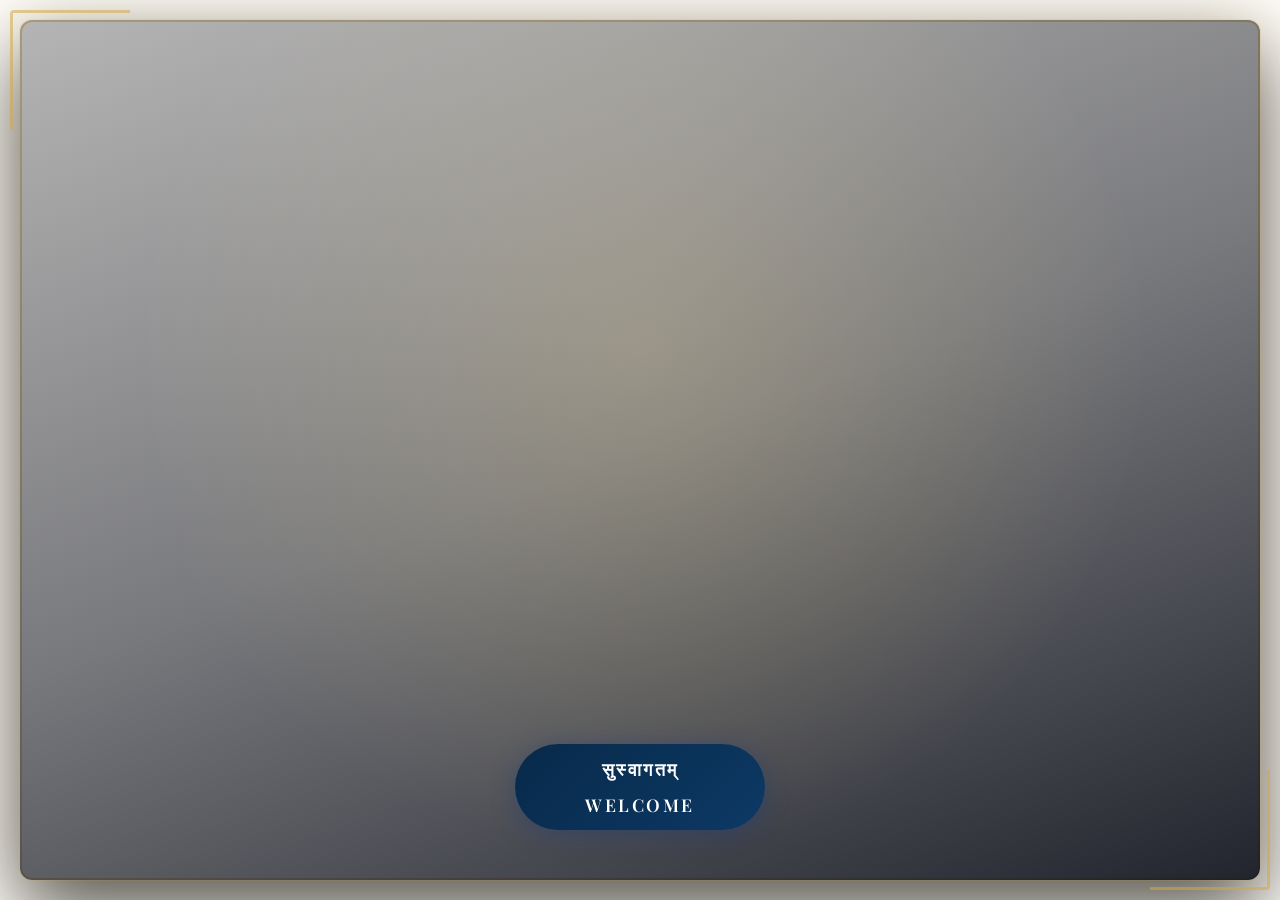
==== commit b9eda284: "home and dance page design is completed" ====
--- a/index.html
+++ b/index.html
@@ -96,11 +96,17 @@
         document.removeEventListener('click',      startMusic);
         document.removeEventListener('touchstart', startMusic);
         document.removeEventListener('keydown',    startMusic);
+        document.removeEventListener('mousemove',  startMusic);
+        document.removeEventListener('scroll',     startMusic);
+        document.removeEventListener('wheel',      startMusic);
       }
 
       document.addEventListener('click',      startMusic, { once: true });
       document.addEventListener('touchstart', startMusic, { once: true });
       document.addEventListener('keydown',    startMusic, { once: true });
+      document.addEventListener('mousemove',  startMusic, { once: true });
+      document.addEventListener('scroll',     startMusic, { once: true });
+      document.addEventListener('wheel',      startMusic, { once: true });
 
       // Belt-and-suspenders loop for video
       video.addEventListener('ended', () => video.play());
--- a/style.css
+++ b/style.css
@@ -4,67 +4,81 @@
 
 /* ----- CSS Custom Properties ----- */
 :root {
-  /* === Premium Indian Classical Color Palette (Logo-Inspired) === */
-  /* Primary: Royal Blue | Secondary: Golden Yellow | Accent: Coral Pink | Tertiary: Sage Green */
+  /* === Logo Source of Truth Color Palette === */
+  /* Primary: Deep Peacock Blue | Secondary: Saffron Gold | Accents: Lotus Pink & Peacock Green */
   
-  /* Core Brand Colors */
-  --brand-blue: #1B3A70;           /* Deep Royal Blue (Primary) */
-  --brand-blue-dark: #0F2347;      /* Darker Royal Blue for contrast */
-  --brand-blue-light: #2D5FA3;     /* Lighter Royal Blue for accents */
-  --brand-blue-muted: #1A4B80;     /* Muted Royal Blue for backgrounds */
+  /* Primary Brand Blue */
+  --brand-blue: #0C3965;           /* Deep Peacock Blue (Primary) */
+  --brand-blue-light: #1C5A8B;     /* Lighter Peacock Blue */
+  --brand-blue-dark: #082A4A;      /* Deep Regal Navy for Header, Footer & Dark Sections */
+  --brand-blue-muted: #EBF3FA;     /* Muted Ice Blue for backgrounds */
   
-  --brand-gold: #FFD60A;           /* Vibrant Golden Yellow (Secondary) */
-  --brand-gold-dark: #FFC700;      /* Dark Gold for hover states */
-  --brand-gold-light: #FFE547;     /* Light Gold for accents */
+  /* Primary Gold */
+  --brand-gold: #F8C12E;           /* Saffron Gold */
+  --brand-gold-deep: #EBA014;      /* Rich Golden Yellow */
+  --brand-gold-dark: #C87D15;      /* Antique Gold for contrast & hover */
+  --brand-gold-light: #FCE698;     /* Light Gold highlight */
+  --brand-gold-tint: #FFF8E8;      /* Soft Ivory / Gold Tint */
   
-  --brand-pink: #FF6B7A;           /* Coral Pink (Accent) */
-  --brand-pink-dark: #E85A68;      /* Dark Coral for contrast */
-  --brand-pink-light: #FF8A94;     /* Light Coral for backgrounds */
+  /* Lotus Pink (Supporting Accent) */
+  --brand-pink: #E46262;           /* Warm Lotus Pink */
+  --brand-pink-dark: #C23E41;      /* Deep Lotus Magenta */
+  --brand-pink-light: #F4A2A2;     /* Light Lotus Blossom */
+  --brand-pink-tint: #FDF2F2;      /* Soft Lotus Tint */
   
-  --brand-green: #5FA363;          /* Sage Green (Tertiary) */
-  --brand-green-light: #7FB37A;    /* Light Sage for accents */
+  /* Peacock Green (Supporting Accent) */
+  --brand-green: #858747;          /* Natural Peacock Green */
+  --brand-green-dark: #59632F;     /* Deep Peacock Olive */
+  --brand-green-light: #B4B67A;    /* Light Peacock Green */
+  --brand-green-tint: #F6F7EE;     /* Soft Emerald Tint */
   
-  --brand-maroon: #A8164A;         /* Deep Maroon for special sections */
-  --brand-teal: #1B8B7F;           /* Teal accent for diversity */
-  --brand-orange: #E8732A;         /* Warm Orange for highlights */
+  /* Legacy Color Aliases (Mapped cleanly to Logo Palette) */
+  --brand-maroon: #C23E41;
+  --brand-teal: #858747;
+  --brand-orange: #EBA014;
+  --royal-blue-dark: #082A4A;
+  --royal-blue-base: #0C3965;
+  --royal-blue-light: #1C5A8B;
   
-  /* Background Colors */
-  --bg-primary: #FFFFFF;           /* Pure White */
-  --bg-secondary: #F8FAFC;         /* Soft Blue-Gray */
-  --bg-tertiary: #1B3A70;          /* Deep Royal Blue for dark sections */
-  --bg-card: #FFFFFF;              /* Card Background */
+  /* Neutral Background System */
+  --bg-primary: #FFFDF8;           /* Warm Neutral Main Background */
+  --bg-ivory: #FFF8E8;             /* Soft Ivory Background */
+  --bg-secondary: #F3F7FA;         /* Cool Slate Secondary Background */
+  --bg-tertiary: #082A4A;          /* Deep Regal Navy for Dark Sections */
+  --bg-dark: #082A4A;              /* Dark Section Background */
+  --bg-card: #FFFFFF;              /* Clean Card Background */
   
-  /* Text Colors */
-  --text-primary: #0A1628;         /* Deep Navy for primary text */
-  --text-secondary: #4A5A6F;       /* Muted Blue-Gray for secondary */
-  --text-light: #FFFFFF;           /* White for light text */
+  /* Typography & Text Colors */
+  --text-primary: #172B3D;         /* Deep Navy Charcoal (No Pure Black) */
+  --text-secondary: #536577;       /* Muted Slate Blue */
+  --text-muted: #7A8794;           /* Soft Muted Text */
+  --text-light: #FFFFFF;           /* Light Text for Dark Sections */
+  --white: #FFFFFF;
+  
+  /* Borders */
+  --border-color: #E8DED0;         /* Soft Warm Border */
+  --border-light: #F3EDE4;
   
   /* Glass Morphism */
-  --glass-bg: rgba(255, 255, 255, 0.1);
+  --glass-bg: rgba(255, 255, 255, 0.08);
   --glass-border: rgba(255, 255, 255, 0.15);
   
-  /* Premium Gradients */
-  --blue-gradient: linear-gradient(135deg, #1B3A70, #2D5FA3);
-  --gold-gradient: linear-gradient(135deg, #FFD60A, #FFE547);
-  --pink-gradient: linear-gradient(135deg, #FF6B7A, #FF8A94);
-  --maroon-gradient: linear-gradient(135deg, #A8164A, #D11D44);
-  --emerald-gradient: linear-gradient(135deg, #1B8B7F, #2BA899);
-  --teal-gradient: linear-gradient(135deg, #1B8B7F, #48B4A0);
-  --warm-gradient: linear-gradient(135deg, #E8732A, #F4A95A);
-  --premium-gradient: linear-gradient(135deg, #1B3A70, #FFD60A);
-  
-  /* Royal Blue variations for sophistication */
-  --royal-blue-dark: #0F2347;
-  --royal-blue-base: #1B3A70;
-  --royal-blue-light: #2D5FA3;
+  /* Refined Logo Gradients */
+  --blue-gradient: linear-gradient(135deg, #082A4A, #0C3965);
+  --gold-gradient: linear-gradient(135deg, #EBA014, #F8C12E);
+  --pink-gradient: linear-gradient(135deg, #C23E41, #E46262);
+  --emerald-gradient: linear-gradient(135deg, #59632F, #858747);
+  --teal-gradient: linear-gradient(135deg, #59632F, #858747);
+  --warm-gradient: linear-gradient(135deg, #FFF8E8, #FFFDF8);
+  --premium-gradient: linear-gradient(135deg, #0C3965, #EBA014);
   
   /* Design Tokens */
   --radius-sm: 8px;
   --radius-md: 16px;
   --radius-lg: 24px;
-  --section-padding: 100px 0;
+  --section-padding: 90px 0;
   --transition: all 0.3s ease;
-  --nav-height: 100px;
+  --nav-height: 72px;
   
   /* Typography */
   --font-heading: 'Playfair Display', serif;
@@ -116,12 +130,174 @@
   font-family: inherit;
 }
 
-/* ----- Utility ----- */
+/* Enhanced Dance Page Banner */
+.dance-page .page-hero {
+  /* Keep existing radial overlays and add a vibrant gradient background */
+  background: radial-gradient(ellipse at 30% 50%, rgba(228,98,98,0.2) 0%, transparent 60%),
+              radial-gradient(ellipse at 70% 30%, rgba(248,193,46,0.15) 0%, transparent 60%),
+              linear-gradient(135deg, var(--brand-blue), var(--brand-pink));
+  background-blend-mode: overlay, overlay, normal;
+}
+
+/* Gradient text for the hero title on the dance page */
+.dance-page .page-hero-title {
+  background: linear-gradient(135deg, var(--brand-pink), var(--brand-gold));
+  -webkit-background-clip: text;
+  -webkit-text-fill-color: transparent;
+  background-clip: text;
+  text-fill-color: transparent;
+}
+
 .container {
   max-width: 1200px;
   margin: 0 auto;
   padding: 0 24px;
 }
+
+/* Dance page specific cards layout: 5 cards in a single row */
+.dance-page .cards-grid {
+  display: grid;
+  grid-template-columns: repeat(5, 1fr);
+  gap: 1.5rem;
+  padding: 1rem;
+}
+
+/* Dance Page CTA Section: Yellow background, white content, blue buttons */
+.dance-page .cta-section {
+  background: linear-gradient(135deg, #EBA014 10%, #EBA014 100%);
+  padding: 55px 0;
+  position: relative;
+  overflow: hidden;
+}
+
+.dance-page .cta-section .cta-bg {
+  background: radial-gradient(ellipse at center, rgba(255, 255, 255, 0.22) 0%, transparent 70%);
+}
+
+.dance-page .cta-flex-wrapper {
+  display: flex;
+  align-items: center;
+  justify-content: space-between;
+  gap: 40px;
+  text-align: left;
+}
+
+.dance-page .cta-left-content {
+  flex: 1;
+  max-width: 650px;
+}
+
+.dance-page .cta-tag {
+  display: inline-block;
+  font-size: 13px;
+  text-transform: uppercase;
+  letter-spacing: 1.5px;
+  font-weight: 700;
+  color: #ffffff;
+  background: rgba(8, 42, 74, 0.3);
+  border: 1px solid rgba(255, 255, 255, 0.6);
+  padding: 6px 18px;
+  border-radius: 30px;
+  margin-bottom: 16px;
+}
+
+.dance-page .cta-left-content h2 {
+  color: #ffffff !important;
+  font-size: 2.3rem;
+  font-family: var(--font-heading);
+  margin-bottom: 12px;
+  line-height: 1.25;
+}
+
+.dance-page .cta-left-content h2 em {
+  color: #ffffff !important;
+  font-style: italic;
+  background: none !important;
+  -webkit-text-fill-color: #ffffff !important;
+  text-decoration: underline;
+  text-decoration-color: rgba(255, 255, 255, 0.5);
+  text-underline-offset: 4px;
+}
+
+.dance-page .cta-left-content p {
+  color: #ffffff !important;
+  font-size: 1.05rem;
+  margin: 0;
+  opacity: 0.95;
+  line-height: 1.6;
+}
+
+.dance-page .cta-right-buttons {
+  display: flex;
+  flex-direction: column;
+  gap: 14px;
+  min-width: 250px;
+}
+
+.dance-page .cta-btn-blue {
+  display: inline-flex;
+  align-items: center;
+  justify-content: center;
+  gap: 12px;
+  background-color: var(--brand-blue-dark);
+  color: #ffffff !important;
+  font-size: 1rem;
+  font-weight: 600;
+  padding: 14px 24px;
+  border-radius: 50px;
+  border: 1.5px solid rgba(255, 255, 255, 0.2);
+  box-shadow: 0 6px 18px rgba(8, 42, 74, 0.25);
+  transition: all 0.3s ease;
+  text-decoration: none;
+}
+
+.dance-page .cta-btn-blue i {
+  font-size: 1.3rem;
+}
+
+.dance-page .cta-btn-blue.whatsapp-btn i {
+  color: #25D366; /* WhatsApp Green */
+}
+
+.dance-page .cta-btn-blue.phone-btn i {
+  color: #F8C12E; /* Gold Phone Icon */
+}
+
+.dance-page .cta-btn-blue:hover {
+  background-color: var(--brand-blue-light);
+  transform: translateY(-3px);
+  box-shadow: 0 10px 24px rgba(8, 42, 74, 0.35);
+  color: #ffffff !important;
+  border-color: rgba(255, 255, 255, 0.6);
+}
+
+@media (max-width: 868px) {
+  .dance-page .cta-flex-wrapper {
+    flex-direction: column;
+    text-align: center;
+    gap: 28px;
+  }
+  .dance-page .cta-left-content {
+    max-width: 100%;
+  }
+  .dance-page .cta-right-buttons {
+    flex-direction: row;
+    flex-wrap: wrap;
+    justify-content: center;
+    width: 100%;
+  }
+}
+
+@media (max-width: 480px) {
+  .dance-page .cta-right-buttons {
+    flex-direction: column;
+    width: 100%;
+  }
+  .dance-page .cta-btn-blue {
+    width: 100%;
+  }
+}
+
 
 .section {
   padding: var(--section-padding);
@@ -144,15 +320,15 @@
   left: 0;
   width: 100%;
   z-index: 1000;
-  padding: 16px 0;
+  padding: 10px 0;
   background: transparent;
   transition: var(--transition);
 }
 
 .navbar.scrolled {
-  background: #1B3A70;
-  box-shadow: 0 4px 20px rgba(27, 58, 122, 0.2);
-  padding: 10px 0;
+  background: var(--bg-dark);
+  box-shadow: 0 4px 25px rgba(8, 42, 74, 0.35);
+  padding: 6px 0;
 }
 
 .nav-container {
@@ -171,12 +347,12 @@
 }
 
 .logo-icon {
-  font-size: 28px;
+  font-size: 24px;
 }
 
 .logo-text {
   font-family: var(--font-heading);
-  font-size: 28px;
+  font-size: 24px;
   font-weight: 700;
   background: var(--gold-gradient);
   -webkit-background-clip: text;
@@ -184,38 +360,30 @@
   background-clip: text;
 }
 
-/* === Logo Image Styles (Enhanced & Larger) === */
+/* === Logo Image Styles (Responsive Two-State Header Logo & Footer Logo) === */
 .nav-logo-img {
-  height: 90px;
-  width: 90px;
+  height: 82px;
+  width: 82px;
   object-fit: contain;
-  transition: var(--transition);
+  transition: all 0.35s ease;
+}
+
+.navbar.scrolled .nav-logo-img {
+  height: 54px;
+  width: 54px;
 }
 
 .nav-logo:hover .nav-logo-img {
   transform: scale(1.05);
 }
 
-/* .nav-logo:hover .nav-logo-img {
-  box-shadow: 
-    0 0 25px rgba(232, 184, 32, 0.6),
-    0 0 50px rgba(232, 184, 32, 0.4),
-    0 0 70px rgba(232, 66, 124, 0.3);
-  transform: scale(1.08) rotate(5deg);
-} */
-
 .footer-logo-img {
-  height: 110px;
-  width: 110px;
+  height: 105px;
+  width: 105px;
   object-fit: cover;
   border-radius: 50%;
-  /* border: 4px solid var(--brand-gold);
-  box-shadow: 
-    0 0 20px rgba(232, 184, 32, 0.3),
-    0 0 40px rgba(232, 184, 32, 0.1); */
-  margin-bottom: 20px;
+  margin-bottom: 18px;
   display: block;
-  /* background: white; */
   padding: 3px;
 }
 
@@ -228,16 +396,24 @@
 .nav-link {
   padding: 8px 16px;
   border-radius: var(--radius-sm);
-  font-size: 16px;
+  font-size: 15px;
   font-weight: 600;
   letter-spacing: 0.5px;
   transition: var(--transition);
-  color: white;
+  color: #FFFFFF;
+}
+
+.navbar.scrolled .nav-link {
+  color: #FFFFFF;
 }
 
 .nav-link:hover,
-.nav-link.active {
-  color: var(--brand-gold);
+.nav-link.active,
+.hero .nav-link:hover,
+.hero .nav-link.active,
+.navbar.scrolled .nav-link:hover,
+.navbar.scrolled .nav-link.active {
+  color: var(--brand-gold) !important;
 }
 
 /* ============ DROPDOWN MENU ============ */
@@ -265,9 +441,9 @@
   top: 100%;
   left: 50%;
   transform: translateX(-50%) translateY(15px);
-  background: var(--bg-secondary);
+  background: var(--bg-dark);
   backdrop-filter: blur(20px);
-  border: 1px solid var(--glass-border);
+  border: 1px solid rgba(232, 222, 208, 0.2);
   border-radius: var(--radius-md);
   padding: 15px;
   min-width: 270px; /* Wide horizontal layout */
@@ -277,7 +453,7 @@
   opacity: 0;
   visibility: hidden;
   transition: all 0.3s cubic-bezier(0.25, 0.8, 0.25, 1);
-  box-shadow: 0 10px 30px rgba(0, 0, 0, 0.5);
+  box-shadow: 0 12px 36px rgba(8, 42, 74, 0.45);
   z-index: 1050;
 }
 
@@ -290,7 +466,7 @@
 .dropdown-item {
   display: block;
   padding: 10px 16px;
-  color: var(--text-primary);
+  color: #ffffff;
   font-size: 14px;
   font-weight: 500;
   border-radius: var(--radius-sm);
@@ -299,21 +475,25 @@
 }
 
 .dropdown-item:hover {
-  background: rgba(255, 255, 255, 0.08); /* subtle highlight instead of solid background */
+  background: rgba(248, 193, 46, 0.12);
   color: var(--brand-gold);
   transform: translateX(4px);
 }
 
 .nav-cta {
-  background: red !important;
-  color: white !important;
+  background: var(--brand-gold-deep) !important;
+  color: var(--brand-blue-dark) !important;
+  font-weight: 600 !important;
   border-radius: 30px;
   padding: 8px 24px;
+  box-shadow: 0 4px 15px rgba(235, 160, 20, 0.3);
 }
 
 .nav-cta:hover {
   transform: translateY(-2px);
-  box-shadow: 0 4px 15px rgba(232, 66, 124, 0.55);
+  background: var(--brand-gold-dark) !important;
+  color: var(--white) !important;
+  box-shadow: 0 6px 20px rgba(200, 125, 21, 0.45);
 }
 
 .hamburger {
@@ -435,7 +615,7 @@
   content: '';
   position: absolute;
   inset: 0;
-  /* background: linear-gradient(to bottom, rgba(217, 198, 26, 0.619), rgba(179, 167, 13, 0.8)); */
+  background: linear-gradient(50deg, rgb(8 42 74 / 30%) 0%, rgb(8 42 74 / 34%) 100%);;
   z-index: 1;
 }
 
@@ -455,6 +635,7 @@
 .carousel-slide.active .hero-title { transition-delay: 0.6s; }
 .carousel-slide.active .hero-subtitle { transition-delay: 0.8s; }
 .carousel-slide.active .hero-buttons { transition-delay: 1s; }
+.carousel-slide.active .hero-stats { transition-delay: 1.2s; }
 
 /* === Carousel Controls === */
 .carousel-controls {
@@ -489,7 +670,7 @@
   inset: 0;
   pointer-events: none;
   z-index: 3;
-  background: radial-gradient(circle at 50% -20%, rgba(255, 214, 10, 0.15) 0%, transparent 60%);
+  background: radial-gradient(circle at 50% 20%, rgba(248, 193, 46, 0.14) 0%, transparent 60%);
   mix-blend-mode: screen;
   animation: glowPulse 5s ease-in-out infinite alternate;
 }
@@ -499,22 +680,8 @@
   100% { opacity: 0.8; }
 }
 
-.hero-fixed-bottom {
-  position: absolute;
-  bottom: 110px;
-  left: 0;
-  right: 0;
-  z-index: 5;
-  display: flex;
-  justify-content: center;
-  pointer-events: none;
-}
-
-.hero-fixed-bottom .hero-stats {
-  pointer-events: auto;
-  transform: scale(0.95);
-  padding: 16px 30px;
-}
+/* hero-fixed-bottom removed — stats are now inside hero-content flow */
+
 
 .hero-particles {
   position: absolute;
@@ -552,8 +719,13 @@
   z-index: 2;
   text-align: center;
   max-width: 850px;
-  padding: 0 24px;
-  margin-top: -60px; /* Offset for better visual balance */
+  padding: 50px 24px 20px;
+  margin-top: 0;
+  display: flex;
+  flex-direction: column;
+  align-items: center;
+  background-color: #08080770;
+  border-radius: 15px;
 }
 
 .hero-badge {
@@ -573,7 +745,7 @@
 
 .hero-title {
   font-family: var(--font-heading);
-  font-size: clamp(2.5rem, 6vw, 5rem);
+  font-size: clamp(2rem, 5vw, 4rem);
   font-weight: 700;
   line-height: 1.15;
   margin-bottom: 24px;
@@ -601,19 +773,20 @@
   gap: 16px;
   justify-content: center;
   flex-wrap: wrap;
-  margin-bottom: 50px;
+  margin-bottom: 24px;
 }
 
 .hero-stats {
-  display: flex;
+  display: inline-flex;
   align-items: center;
   justify-content: center;
-  gap: 30px;
-  padding: 24px 36px;
+  gap: 28px;
+  padding: 14px 32px;
   border-radius: var(--radius-lg);
-  background: var(--glass-bg);
-  border: 1px solid var(--glass-border);
+  background: rgba(8, 42, 74, 0.45);
+  border: 1px solid rgba(255, 255, 255, 0.18);
   backdrop-filter: blur(20px);
+  margin-top: 6px;
 }
 
 .stat {
@@ -642,15 +815,7 @@
 }
 
 .hero-scroll {
-  position: absolute;
-  bottom: 32px;
-  left: 50%;
-  transform: translateX(-50%);
-  z-index: 3;
-  display: flex;
-  flex-direction: column;
-  align-items: center;
-  gap: 8px;
+  display: none;
 }
 
 .hero-scroll span {
@@ -698,29 +863,58 @@
 }
 
 .btn-primary {
-  background: var(--blue-gradient);
-  color: white;
+  background: var(--brand-blue);
+  color: var(--white);
   font-weight: 600;
-  box-shadow: 0 4px 15px rgba(255, 214, 10, 0.3);
+  box-shadow: 0 4px 15px rgba(12, 57, 101, 0.25);
 }
 
 .btn-primary:hover {
-  background: var(--gold-gradient);
-  color: black;
+  background: var(--brand-blue-dark);
+  color: var(--white);
   transform: translateY(-3px);
-  box-shadow: 0 8px 25px rgba(255, 107, 122, 0.4);
+  box-shadow: 0 8px 25px rgba(8, 42, 74, 0.35);
+}
+
+.btn-gold,
+.btn-secondary {
+  background: var(--brand-gold-deep);
+  color: var(--brand-blue-dark);
+  font-weight: 600;
+  box-shadow: 0 4px 15px rgba(235, 160, 20, 0.25);
+}
+
+.btn-gold:hover,
+.btn-secondary:hover {
+  background: var(--brand-gold-dark);
+  color: var(--white);
+  transform: translateY(-3px);
+  box-shadow: 0 8px 25px rgba(200, 125, 21, 0.35);
 }
 
 .btn-outline {
-  border: 1px solid var(--glass-border);
-  color: #ffffff;
+  border: 1.5px solid var(--brand-blue);
+  color: var(--brand-blue);
+  background: transparent;
+}
+
+.btn-outline:hover {
+  border-color: var(--brand-blue-dark);
+  color: var(--brand-blue-dark);
+  background: var(--brand-blue-muted);
+}
+
+.hero .btn-outline {
+  border-color: rgba(255, 255, 255, 0.4);
+  color: var(--white);
   background: var(--glass-bg);
   backdrop-filter: blur(5px);
 }
 
-.btn-outline:hover {
+.hero .btn-outline:hover {
   border-color: var(--brand-gold);
   color: var(--brand-gold);
+  background: rgba(248, 193, 46, 0.12);
 }
 
 .btn-outline-sm {
@@ -728,17 +922,19 @@
   align-items: center;
   gap: 8px;
   padding: 8px 20px;
-  border: 1px solid var(--glass-border);
+  border: 1.5px solid var(--border-color);
   border-radius: 30px;
   font-size: 13px;
   font-weight: 500;
   transition: var(--transition);
   color: var(--text-secondary);
+  background: var(--bg-card);
 }
 
 .btn-outline-sm:hover {
-  border-color: var(--brand-gold);
-  color: var(--brand-gold);
+  border-color: var(--brand-gold-dark);
+  color: var(--brand-gold-dark);
+  background: var(--brand-gold-tint);
 }
 
 .btn-primary-sm {
@@ -749,15 +945,15 @@
   border-radius: 30px;
   font-size: 13px;
   font-weight: 600;
-  background: var(--blue-gradient);
-  color: white;
+  background: var(--brand-blue);
+  color: var(--white);
   transition: var(--transition);
 }
 
 .btn-primary-sm:hover {
   transform: translateY(-2px);
-  box-shadow: 0 6px 20px rgba(253, 188, 48, 0.45);
-  background: var(--blue-gradient);
+  box-shadow: 0 6px 20px rgba(12, 57, 101, 0.35);
+  background: var(--brand-blue-dark);
 }
 
 .btn-full {
@@ -790,9 +986,9 @@
 .music-section .section-tag,
 [style*="background:var(--bg-secondary)"] .section-tag,
 [style*="background: var(--bg-secondary)"] .section-tag {
-  background: rgba(255, 214, 10, 0.12);
-  border: 1px solid rgba(255, 214, 10, 0.3);
-  color: var(--brand-gold);
+  background: var(--brand-gold-tint);
+  border: 1px solid rgba(200, 125, 21, 0.3);
+  color: var(--brand-gold-dark);
 }
 
 .section-title {
@@ -965,12 +1161,12 @@
 
 .art-card:hover {
   transform: translateY(-8px);
-  border-color: rgba(255, 214, 10, 0.3);
-  box-shadow: 0 20px 50px rgba(0, 0, 0, 0.3);
+  border-color: rgba(248, 193, 46, 0.4);
+  box-shadow: 0 16px 40px rgba(8, 42, 74, 0.12);
 }
 
 .art-card.featured {
-  border-color: rgba(255, 214, 10, 0.2);
+  border-color: rgba(248, 193, 46, 0.3);
 }
 
 .card-image {
@@ -1024,7 +1220,7 @@
 }
 
 .card-body {
-  padding: 28px;
+  padding: 18px;
 }
 
 .card-body h3 {
@@ -1032,6 +1228,14 @@
   font-size: 1.5rem;
   font-weight: 700;
   margin-bottom: 12px;
+}
+
+.card-body h6 {
+  font-family: var(--font-heading);
+  font-size: 1rem;
+  font-weight: 500;
+  margin: 0;
+  text-align: center;
 }
 
 .card-body p {
@@ -1089,8 +1293,8 @@
 
 .music-card:hover {
   transform: translateY(-8px);
-  border-color: rgba(255, 214, 10, 0.35);
-  box-shadow: 0 20px 50px rgba(0, 0, 0, 0.3);
+  border-color: rgba(133, 135, 71, 0.4);
+  box-shadow: 0 16px 40px rgba(8, 42, 74, 0.12);
 }
 
 .music-card-icon {
@@ -1447,8 +1651,8 @@
 
 .event-card:hover {
   transform: translateY(-8px);
-  border-color: rgba(255, 214, 10, 0.25);
-  box-shadow: 0 24px 60px rgba(0, 0, 0, 0.35);
+  border-color: rgba(248, 193, 46, 0.35);
+  box-shadow: 0 16px 40px rgba(8, 42, 74, 0.12);
 }
 
 /* Card Header — colored gradient strip */
@@ -1461,20 +1665,23 @@
 }
 
 .performance-header {
-  background: linear-gradient(135deg, rgba(168, 22, 74, 0.95), rgba(200, 40, 95, 0.9));
+  background: linear-gradient(135deg, #082A4A, #0C3965);
+  color: var(--white);
 }
 
 .workshop-header {
-  background: linear-gradient(135deg, rgba(27, 139, 127, 0.95), rgba(15, 110, 100, 0.9));
+  background: linear-gradient(135deg, #59632F, #858747);
+  color: var(--white);
 }
 
 .festival-header {
-  background: linear-gradient(135deg, rgba(255, 214, 10, 0.95), rgba(255, 229, 71, 0.9));
-  color: var(--brand-blue-dark);
+  background: linear-gradient(135deg, #C87D15, #EBA014);
+  color: var(--white);
 }
 
 .international-header {
-  background: linear-gradient(135deg, rgba(27, 58, 112, 0.98), rgba(15, 35, 80, 0.95));
+  background: linear-gradient(135deg, #C23E41, #E46262);
+  color: var(--white);
 }
 
 /* Date block inside header */
@@ -1528,22 +1735,22 @@
 }
 
 .badge-teal {
-  background: rgba(27, 139, 127, 0.25);
-  border-color: rgba(27, 139, 127, 0.5);
-  color: #48B4A0;
+  background: var(--brand-green-tint);
+  border-color: rgba(133, 135, 71, 0.4);
+  color: var(--brand-green-dark);
 }
 
 .badge-festival {
-  background: rgba(255, 214, 10, 0.2);
-  border-color: rgba(255, 214, 10, 0.5);
-  color: #FFD60A;
+  background: var(--brand-gold-tint);
+  border-color: rgba(200, 125, 21, 0.4);
+  color: var(--brand-gold-dark);
   font-weight: 600;
 }
 
 .badge-intl {
-  background: rgba(27, 90, 160, 0.2);
-  border-color: rgba(27, 90, 160, 0.5);
-  color: #2D5FA3;
+  background: var(--brand-blue-muted);
+  border-color: rgba(12, 57, 101, 0.3);
+  color: var(--brand-blue);
 }
 
 /* Icon bubble */
@@ -1656,7 +1863,7 @@
   position: relative;
   padding: 80px 0;
   overflow: hidden;
-  background: linear-gradient(135deg, #0F2347, #1B3A70, #2D5FA3);
+  background: var(--blue-gradient);
 }
 
 .quote-overlay {
@@ -1805,18 +2012,18 @@
   gap: 12px;
   padding: 0 16px;
   border-radius: var(--radius-sm);
-  background: rgba(255, 255, 255, 0.03);
-  /* border: 1px solid var(--glass-border); */
+  background: var(--bg-primary);
+  border: 1px solid var(--border-color);
   transition: var(--transition);
 }
 
 .input-wrap:focus-within {
-  /* border-color: var(--brand-gold); */
-  /* box-shadow: 0 0 0 3px rgba(255, 214, 10, 0.15); */
+  border-color: var(--brand-blue);
+  box-shadow: 0 0 0 3px rgba(12, 57, 101, 0.12);
 }
 
 .input-wrap i {
-  color: var(--text-secondary);
+  color: var(--brand-blue);
   font-size: 14px;
 }
 
@@ -1903,7 +2110,7 @@
 
 /* ============ FOOTER ============ */
 .footer {
-  background: #000;
+  background: var(--bg-dark);
   color: white;
 }
 
@@ -2041,7 +2248,7 @@
   color: var(--brand-blue);
   font-size: 18px;
   font-weight: 600;
-  box-shadow: 0 4px 20px rgba(255, 214, 10, 0.4);
+  box-shadow: 0 4px 20px rgba(235, 160, 20, 0.35);
   opacity: 0;
   visibility: hidden;
   transform: translateY(20px);
@@ -2183,6 +2390,31 @@
 @media (max-width: 768px) {
   :root {
     --section-padding: 70px 0;
+  }
+
+  .nav-logo-img {
+    height: 54px;
+    width: 54px;
+  }
+
+  .navbar.scrolled .nav-logo-img {
+    height: 44px;
+    width: 44px;
+  }
+
+  .hero-stats {
+    gap: 16px;
+    padding: 12px 20px;
+    width: 100%;
+    max-width: 400px;
+  }
+
+  .stat-num {
+    font-size: 1.5rem;
+  }
+
+  .stat-label {
+    font-size: 10px;
   }
 
   .hamburger {
@@ -2385,69 +2617,51 @@
 .quick-nav-card {
   position: relative;
   overflow: hidden;
-  border: none;
+  border: 1px solid var(--border-color);
   border-radius: var(--radius-lg);
-  padding: 48px 30px 40px;
+  padding: 38px 26px 32px;
   text-align: center;
-  transition: transform 0.35s cubic-bezier(0.22, 1, 0.36, 1), box-shadow 0.35s ease;
+  transition: transform 0.35s cubic-bezier(0.22, 1, 0.36, 1), box-shadow 0.35s ease, border-color 0.35s ease;
   display: flex;
   flex-direction: column;
   align-items: center;
-  gap: 18px;
+  gap: 16px;
   text-decoration: none;
-  color: #ffffff;
+  background: var(--bg-card);
+  color: var(--text-primary);
+  box-shadow: 0 10px 30px rgba(8, 42, 74, 0.05);
   z-index: 1;
 }
 
-/* Subtle shimmer overlay on hover */
-.quick-nav-card::before {
-  content: '';
-  position: absolute;
-  inset: 0;
-  background: rgba(255, 255, 255, 0.07);
-  opacity: 0;
-  z-index: 0;
-  transition: opacity 0.35s ease;
-}
-
-.quick-nav-card:hover::before {
-  opacity: 1;
-}
-
 .quick-nav-card:hover {
-  transform: translateY(-10px) scale(1.02);
-}
-
-/* Icon circle — white semi-transparent */
+  transform: translateY(-8px);
+  box-shadow: 0 18px 40px rgba(8, 42, 74, 0.12);
+}
+
+/* Icon circle */
 .qn-icon {
-  width: 72px;
-  height: 72px;
-  background: rgba(255, 255, 255, 0.18);
-  border: 2px solid rgba(255, 255, 255, 0.35);
+  width: 64px;
+  height: 64px;
   border-radius: 50%;
   display: flex;
   align-items: center;
   justify-content: center;
-  font-size: 30px;
-  color: #ffffff;
-  margin-bottom: 8px;
+  font-size: 26px;
+  margin-bottom: 4px;
   transition: var(--transition);
   position: relative;
   z-index: 2;
 }
 
 .quick-nav-card:hover .qn-icon {
-  background: rgba(255, 255, 255, 0.30);
-  border-color: rgba(255, 255, 255, 0.6);
-  transform: scale(1.12) rotate(8deg);
-  box-shadow: 0 0 24px rgba(255, 255, 255, 0.3);
+  transform: scale(1.1) rotate(6deg);
 }
 
 .quick-nav-card h3 {
   font-family: var(--font-heading);
-  font-size: 1.6rem;
+  font-size: 1.45rem;
   font-weight: 700;
-  color: #ffffff;
+  color: var(--brand-blue-dark);
   letter-spacing: 0.5px;
   position: relative;
   z-index: 2;
@@ -2455,42 +2669,31 @@
 }
 
 .quick-nav-card p {
-  color: rgba(255, 255, 255, 0.82);
-  font-size: 0.95rem;
-  line-height: 1.65;
+  color: var(--text-secondary);
+  font-size: 0.92rem;
+  line-height: 1.6;
   flex-grow: 1;
   position: relative;
   z-index: 2;
   transition: var(--transition);
 }
 
-.quick-nav-card:hover p {
-  color: rgba(255, 255, 255, 0.95);
-}
-
 .qn-arrow {
-  margin-top: 8px;
-  width: 42px;
-  height: 42px;
-  background: rgba(255, 255, 255, 0.15);
-  border: 1.5px solid rgba(255, 255, 255, 0.35);
-  border-radius: 50%;
+  margin-top: 4px;
+  width: 150px;
+  height: 38px;
+  border-radius: 10%;
   display: flex;
   align-items: center;
   justify-content: center;
-  color: #ffffff;
-  opacity: 0.7;
-  transform: translateY(8px);
+  font-size: 14px;
   transition: var(--transition);
   position: relative;
   z-index: 2;
 }
 
 .quick-nav-card:hover .qn-arrow {
-  opacity: 1;
-  transform: translateY(0) translateX(4px);
-  background: rgba(255, 255, 255, 0.28);
-  box-shadow: 0 0 14px rgba(255, 255, 255, 0.25);
+  transform: translateX(4px);
 }
 
 /* Scripture Quote Section */
@@ -2727,12 +2930,12 @@
 }
 .instrument-card:hover {
   transform: translateY(-5px);
-  border-color: rgba(255, 214, 10, 0.3);
-  box-shadow: 0 10px 30px rgba(0,0,0,0.2);
+  border-color: rgba(248, 193, 46, 0.4);
+  box-shadow: 0 12px 35px rgba(8, 42, 74, 0.1);
 }
 .inst-icon {
   font-size: 32px;
-  color: var(--brand-gold);
+  color: var(--brand-gold-dark);
   margin-bottom: 20px;
 }
 .instrument-card h4 {
@@ -2803,13 +3006,18 @@
   border-radius: 50%;
   background: var(--brand-gold);
   transform: translateX(-50%);
-  box-shadow: 0 0 0 4px rgba(255, 214, 10, 0.2);
+  box-shadow: 0 0 0 4px rgba(248, 193, 46, 0.25);
   z-index: 2;
+}
+
+.timeline-item:nth-child(even) .timeline-dot {
+  background: var(--brand-pink);
+  box-shadow: 0 0 0 4px rgba(228, 98, 98, 0.25);
 }
 
 .timeline-content {
   background: var(--bg-card);
-  border: 1px solid var(--glass-border);
+  border: 1px solid var(--border-color);
   border-radius: var(--radius-md);
   padding: 24px 28px;
   max-width: 380px;
@@ -2817,9 +3025,14 @@
 }
 
 .timeline-content:hover {
-  border-color: rgba(255, 214, 10, 0.3);
+  border-color: var(--brand-gold);
   transform: translateY(-4px);
-  box-shadow: 0 10px 30px rgba(0, 0, 0, 0.2);
+  box-shadow: 0 12px 35px rgba(8, 42, 74, 0.12);
+}
+
+.timeline-item:nth-child(even) .timeline-content:hover {
+  border-color: var(--brand-pink);
+  box-shadow: 0 12px 35px rgba(228, 98, 98, 0.15);
 }
 
 .timeline-year {
@@ -2874,7 +3087,7 @@
 
 .faculty-card {
   background: var(--bg-card);
-  border: 1px solid var(--glass-border);
+  border: 1px solid var(--border-color);
   border-radius: var(--radius-lg);
   overflow: hidden;
   transition: var(--transition);
@@ -2882,8 +3095,8 @@
 
 .faculty-card:hover {
   transform: translateY(-8px);
-  border-color: rgba(255, 214, 10, 0.3);
-  box-shadow: 0 20px 50px rgba(0, 0, 0, 0.3);
+  border-color: var(--brand-blue-light);
+  box-shadow: 0 16px 40px rgba(8, 42, 74, 0.12);
 }
 
 .faculty-img img {
@@ -3034,8 +3247,8 @@
 
 .program-card:hover {
   transform: translateY(-6px);
-  border-color: rgba(255, 214, 10, 0.3);
-  box-shadow: 0 16px 40px rgba(0, 0, 0, 0.25);
+  border-color: rgba(248, 193, 46, 0.35);
+  box-shadow: 0 16px 40px rgba(8, 42, 74, 0.12);
 }
 
 .program-level {
@@ -3050,21 +3263,21 @@
 }
 
 .program-level.beginner {
-  background: rgba(27, 139, 127, 0.2);
-  color: #2FB5A0;
-  border: 1px solid rgba(27, 139, 127, 0.4);
+  background: var(--brand-green-tint);
+  color: var(--brand-green-dark);
+  border: 1px solid rgba(89, 99, 47, 0.3);
 }
 
 .program-level.intermediate {
-  background: rgba(255, 214, 10, 0.15);
-  color: #FFD60A;
-  border: 1px solid rgba(255, 214, 10, 0.4);
+  background: var(--brand-gold-tint);
+  color: var(--brand-gold-dark);
+  border: 1px solid rgba(200, 125, 21, 0.3);
 }
 
 .program-level.advanced {
-  background: rgba(168, 22, 74, 0.2);
-  color: #FF8A94;
-  border: 1px solid rgba(168, 22, 74, 0.4);
+  background: var(--brand-pink-tint);
+  color: var(--brand-pink-dark);
+  border: 1px solid rgba(194, 62, 65, 0.3);
 }
 
 .program-card h4 {
@@ -3579,8 +3792,13 @@
    ============================================================ */
 
 /* ── Section 1: About — Warm Golden Amber ── */
+/* ============================================================
+   REFINED BRAND SECTION BACKGROUNDS & CARD OVERRIDES
+   ============================================================ */
+
+/* ── Section 1: About — Warm Ivory & Subtle Gold Overlay ── */
 .home-about.section {
-  background:#fcba03;
+  background: var(--bg-ivory);
   position: relative;
   overflow: hidden;
 }
@@ -3589,9 +3807,8 @@
   position: absolute;
   inset: 0;
   background:
-    radial-gradient(ellipse 60% 50% at 20% 40%, rgba(232, 115, 42, 0.30) 0%, transparent 70%),
-    radial-gradient(ellipse 50% 60% at 80% 70%, rgba(121, 40, 202, 0.22) 0%, transparent 70%),
-    radial-gradient(ellipse 40% 40% at 60% 20%, rgba(255, 214, 10, 0.25) 0%, transparent 60%);
+    radial-gradient(ellipse 60% 50% at 20% 40%, rgba(235, 160, 20, 0.08) 0%, transparent 70%),
+    radial-gradient(ellipse 50% 60% at 80% 70%, rgba(12, 57, 101, 0.06) 0%, transparent 70%);
   pointer-events: none;
   z-index: 0;
 }
@@ -3601,25 +3818,20 @@
 }
 .home-about.section .section-title,
 .home-about.section h2 {
-  color: #fff !important;
+  color: var(--brand-blue) !important;
 }
 .home-about.section p {
-  color: rgba(255, 245, 220, 0.88) !important;
+  color: var(--text-secondary) !important;
 }
 .home-about.section .section-tag {
-  background: rgba(255, 214, 10, 0.15) !important;
-  border-color: rgba(244, 244, 244, 0.45) !important;
-  color: white;
-}
-
-/* ── Section 2: Quick Nav — Deep Blue with color splashes ── */
+  background: rgba(12, 57, 101, 0.08) !important;
+  border-color: rgba(12, 57, 101, 0.2) !important;
+  color: var(--brand-blue) !important;
+}
+
+/* ── Section 2: Quick Nav — Cool Slate Secondary Background ── */
 .quick-nav-section.section {
-  /* background:
-    linear-gradient(135deg,
-      rgba(27, 58, 112, 0.95)  0%,
-      rgba(15, 35, 71, 0.98) 50%,
-      rgba(75, 0, 130, 0.25) 100%),
-    #06112a; */
+  background: var(--bg-secondary);
   position: relative;
   overflow: hidden;
 }
@@ -3628,9 +3840,8 @@
   position: absolute;
   inset: 0;
   background:
-    radial-gradient(ellipse 50% 60% at 10% 30%, rgba(45, 95, 163, 0.40) 0%, transparent 70%),
-    radial-gradient(ellipse 40% 50% at 85% 60%, rgba(121, 40, 202, 0.30) 0%, transparent 65%),
-    radial-gradient(ellipse 35% 35% at 50% 90%, rgba(27, 139, 127, 0.25) 0%, transparent 60%);
+    radial-gradient(ellipse 50% 60% at 10% 30%, rgba(12, 57, 101, 0.06) 0%, transparent 70%),
+    radial-gradient(ellipse 40% 50% at 85% 60%, rgba(235, 160, 20, 0.06) 0%, transparent 65%);
   pointer-events: none;
   z-index: 0;
 }
@@ -3640,26 +3851,20 @@
 }
 .quick-nav-section.section .section-title,
 .quick-nav-section.section h2 {
-  color: #181818 !important;
+  color: var(--brand-blue) !important;
 }
 .quick-nav-section.section .section-desc {
-  color: rgba(49, 49, 49, 0.85) !important;
+  color: var(--text-secondary) !important;
 }
 .quick-nav-section.section .section-tag {
-  background: rgba(255, 214, 10, 0.12) !important;
-  border-color: rgba(255, 214, 10, 0.40) !important;
-  color: var(--brand-gold) !important;
-}
-/* Card text colours are now white — handled by base .quick-nav-card styles */
-
-/* ── Section 3: Testimonials — Lush Forest Green ── */
+  background: rgba(12, 57, 101, 0.08) !important;
+  border-color: rgba(12, 57, 101, 0.2) !important;
+  color: var(--brand-blue) !important;
+}
+
+/* ── Section 3: Testimonials — Warm Neutral Clean Surface ── */
 .testimonials.section {
-  /* background:
-    linear-gradient(135deg,
-      rgba(27, 139, 127, 0.30) 0%,
-      rgba(27, 58, 112, 0.25) 40%,
-      rgba(10, 35, 20, 0.98)  80%),
-    #051a0f; */
+  background: var(--bg-primary);
   position: relative;
   overflow: hidden;
 }
@@ -3668,9 +3873,8 @@
   position: absolute;
   inset: 0;
   background:
-    radial-gradient(ellipse 60% 50% at 15% 20%, rgba(95, 163, 99, 0.30) 0%, transparent 70%),
-    radial-gradient(ellipse 50% 55% at 80% 75%, rgba(27, 139, 127, 0.25) 0%, transparent 65%),
-    radial-gradient(ellipse 40% 35% at 50% 50%, rgba(255, 214, 10, 0.10) 0%, transparent 60%);
+    radial-gradient(ellipse 60% 50% at 15% 20%, rgba(248, 193, 46, 0.06) 0%, transparent 70%),
+    radial-gradient(ellipse 50% 55% at 80% 75%, rgba(12, 57, 101, 0.05) 0%, transparent 65%);
   pointer-events: none;
   z-index: 0;
 }
@@ -3680,285 +3884,194 @@
 }
 .testimonials.section .section-title,
 .testimonials.section h2 {
-  color: #000000 !important;
+  color: var(--brand-blue) !important;
 }
 .testimonials.section .section-desc {
-  color: rgba(57, 57, 57, 0.82) !important;
+  color: var(--text-secondary) !important;
 }
 .testimonials.section .section-tag {
-  background: rgba(95, 163, 99, 0.18) !important;
-  border-color: rgba(127, 179, 122, 0.45) !important;
-  color: #2f2f2f !important;
+  background: rgba(12, 57, 101, 0.08) !important;
+  border-color: rgba(12, 57, 101, 0.2) !important;
+  color: var(--brand-blue) !important;
 }
 .testimonials.section .testimonial-card {
-  background: rgba(255, 255, 255, 0.06) !important;
-  border-color: rgb(212 211 211 / 73%) !important;
+  background: var(--bg-card) !important;
+  border: 1px solid var(--border-color) !important;
 }
 .testimonials.section .testi-content p {
-  color: #2f2f2f !important;
+  color: var(--text-primary) !important;
 }
 .testimonials.section .user-info h5 {
-  color: #2f2f2f !important;
+  color: var(--text-primary) !important;
 }
 .testimonials.section .user-info span {
-  color: rgba(65, 65, 65, 0.8) !important;
-}
-
-/* ── Section 4: Scripture Quote — Rich Maroon-Red ── */
-/* Scripture Quote section — no custom background (uses default var(--bg-secondary)) */
-
-/* Override the divider wave fill to match transitions */
+  color: var(--brand-gold-dark) !important;
+}
+
+/* Wave Divider Fill */
 .divider-wave path {
-  fill: #1a0a02;
-}
-
-
-:root {
-  --brand-purple: #7928CA;
-  --brand-purple-light: #B19FFB;
-  --brand-purple-dark: #4B0082;
-  --purple-gradient: linear-gradient(135deg, #4B0082, #7928CA);
-  --multicolor-gradient: linear-gradient(45deg, #FFD60A, #E8732A, #A8164A, #7928CA, #2D5FA3, #5FA363);
+  fill: var(--bg-secondary);
 }
 
 /* Header Italics Gradient */
 .section-title em, em.colorful-em {
   font-family: var(--font-display);
   font-style: italic;
-  background: linear-gradient(162deg, #FFD60A, #E8732A, #FF6B7A, #B19FFB, #5FA363);
+  background: var(--gold-gradient);
   -webkit-background-clip: text;
   -webkit-text-fill-color: transparent;
   background-clip: text;
 }
 
 /* Navbar Menu Link Hover Accents */
-.nav-menu li:nth-child(1) .nav-link:hover,
-.nav-menu li:nth-child(1) .nav-link.active {
-  color: white !important;
-  text-shadow: 0 0 10px rgba(255, 255, 255, 0.809);
-}
-.nav-menu li:nth-child(2) .nav-link:hover {
-  color: white !important;
-  text-shadow: 0 0 10px rgba(255, 255, 255, 0.809);
-}
-.nav-menu li:nth-child(3) .nav-link:hover {
-    color: white !important;
-    text-shadow: 0 0 10px rgba(255, 255, 255, 0.809);
-}
-.nav-menu li:nth-child(4) .nav-link:hover {
-  color: white !important;
-  text-shadow: 0 0 10px rgba(255, 255, 255, 0.809);
-}
-
-/* Hero Carousel Slide-specific Glowing overlays */
-/* .carousel-slide.slide-purple::after {
-  background: linear-gradient(135deg, rgba(75, 0, 130, 0.45) 0%, rgba(10, 22, 40, 0.9) 80%) !important;
-} */
-.carousel-slide.slide-purple .hero-badge {
-  background: rgba(138, 43, 226, 0.2) !important;
-  border-color: rgba(138, 43, 226, 0.5) !important;
-  color: #cbbcfd !important;
-  box-shadow: 0 0 15px rgba(138, 43, 226, 0.4) !important;
-}
-
-/* .carousel-slide.slide-green::after {
-  background: linear-gradient(135deg, rgba(27, 139, 127, 0.45) 0%, rgba(10, 22, 40, 0.9) 80%) !important;
-} */
-.carousel-slide.slide-green .hero-badge {
-  background: rgba(27, 139, 127, 0.2) !important;
-  border-color: rgba(27, 139, 127, 0.5) !important;
-  color: #8beee3 !important;
-  box-shadow: 0 0 15px rgba(27, 139, 127, 0.4) !important;
-}
-
-/* .carousel-slide.slide-orange::after {
-  background: linear-gradient(135deg, rgba(232, 115, 42, 0.45) 0%, rgba(10, 22, 40, 0.9) 80%) !important;
-} */
-.carousel-slide.slide-orange .hero-badge {
-  background: rgba(232, 115, 42, 0.2) !important;
-  border-color: rgba(232, 115, 42, 0.5) !important;
-  color: #ffd0a8 !important;
-  box-shadow: 0 0 15px rgba(232, 115, 42, 0.4) !important;
-}
-
-/* About Section image colorful auric background glow */
-.about-img-accent.multicolor-glow {
-  background: var(--multicolor-gradient);
-  border: none;
-  opacity: 0.65;
-  filter: blur(12px);
-  animation: rotateGlow 12s linear infinite;
-}
-.img-badge.colorful-badge {
-  background: var(--premium-gradient);
-  box-shadow: 0 4px 15px rgba(250, 32, 54, 0.5);
-}
-
-@keyframes rotateGlow {
-  0% { transform: rotate(0deg) scale(1); }
-  50% { transform: rotate(180deg) scale(1.1); }
-  100% { transform: rotate(360deg) scale(1); }
-}
-
-/* Quick Nav Cards — Vibrant Solid Gradient Backgrounds */
-
-/* Purple — Bharatanatyam */
-.quick-nav-card.card-purple {
-  background: linear-gradient(145deg, #6B21A8, #9333EA, #C084FC);
-  box-shadow: 0 8px 32px rgba(107, 33, 168, 0.45);
-}
-.quick-nav-card.card-purple:hover {
-  box-shadow: 0 20px 50px rgba(107, 33, 168, 0.60);
-}
-
-/* Orange — Classical Dance */
-.quick-nav-card.card-orange {
-  background: linear-gradient(145deg, #C2410C, #EA580C, #FB923C);
-  box-shadow: 0 8px 32px rgba(194, 65, 12, 0.45);
-}
-.quick-nav-card.card-orange:hover {
-  box-shadow: 0 20px 50px rgba(194, 65, 12, 0.60);
-}
-
-/* Blue — Classical Music */
+.nav-menu .nav-link:hover,
+.nav-menu .nav-link.active {
+  color: var(--brand-gold) !important;
+}
+
+/* Quick Nav Cards — Logo Brand Palette Cards (Crisp Light Cards with Accent Top Borders & Icon Circles) */
+.quick-nav-card.card-purple,
+.quick-nav-card.card-pink,
+.quick-nav-card.card-red {
+  border-top: 4px solid var(--brand-pink);
+}
+.quick-nav-card.card-purple .qn-icon,
+.quick-nav-card.card-pink .qn-icon,
+.quick-nav-card.card-red .qn-icon {
+  background: var(--brand-pink-tint);
+  border: 1.5px solid var(--brand-pink-light);
+  color: var(--brand-pink-dark);
+}
+.quick-nav-card.card-purple .qn-arrow,
+.quick-nav-card.card-pink .qn-arrow,
+.quick-nav-card.card-red .qn-arrow {
+  background: var(--brand-pink-tint);
+  color: var(--brand-pink-dark);
+}
+.quick-nav-card.card-purple:hover,
+.quick-nav-card.card-pink:hover,
+.quick-nav-card.card-red:hover {
+  border-color: var(--brand-pink-light);
+  box-shadow: 0 16px 40px rgba(228, 98, 98, 0.18);
+}
+
+.quick-nav-card.card-orange,
+.quick-nav-card.card-yellow {
+  border-top: 4px solid var(--brand-gold);
+}
+.quick-nav-card.card-orange .qn-icon,
+.quick-nav-card.card-yellow .qn-icon {
+  background: var(--brand-gold-tint);
+  border: 1.5px solid rgba(200, 125, 21, 0.35);
+  color: var(--brand-gold-dark);
+}
+.quick-nav-card.card-orange .qn-arrow,
+.quick-nav-card.card-yellow .qn-arrow {
+  background: var(--brand-gold-tint);
+  color: var(--brand-gold-dark);
+}
+.quick-nav-card.card-orange:hover,
+.quick-nav-card.card-yellow:hover {
+  border-color: var(--brand-gold);
+  box-shadow: 0 16px 40px rgba(235, 160, 20, 0.18);
+}
+
 .quick-nav-card.card-blue {
-  background: linear-gradient(145deg, #0F2347, #1B3A70, #2D5FA3);
-  box-shadow: 0 8px 32px rgba(15, 35, 71, 0.55);
+  border-top: 4px solid var(--brand-blue);
+}
+.quick-nav-card.card-blue .qn-icon {
+  background: var(--brand-blue-muted);
+  border: 1.5px solid rgba(12, 57, 101, 0.25);
+  color: var(--brand-blue);
+}
+.quick-nav-card.card-blue .qn-arrow {
+  background: var(--brand-blue-muted);
+  color: var(--brand-blue);
 }
 .quick-nav-card.card-blue:hover {
-  box-shadow: 0 20px 50px rgba(15, 35, 71, 0.70);
-}
-
-/* Red / Maroon — Yakshagana */
-.quick-nav-card.card-red {
-  background: linear-gradient(145deg, #881337, #BE123C, #F43F5E);
-  box-shadow: 0 8px 32px rgba(136, 19, 55, 0.50);
-}
-.quick-nav-card.card-red:hover {
-  box-shadow: 0 20px 50px rgba(136, 19, 55, 0.65);
-}
-
-/* Amber / Gold — Kathak */
-.quick-nav-card.card-yellow {
-  background: linear-gradient(145deg, #92400E, #D97706, #F59E0B);
-  box-shadow: 0 8px 32px rgba(146, 64, 14, 0.50);
-}
-.quick-nav-card.card-yellow:hover {
-  box-shadow: 0 20px 50px rgba(146, 64, 14, 0.65);
-}
-
-/* Green — Folk Dance */
+  border-color: var(--brand-blue-light);
+  box-shadow: 0 16px 40px rgba(12, 57, 101, 0.18);
+}
+
 .quick-nav-card.card-green {
-  background: linear-gradient(145deg, #14532D, #16A34A, #4ADE80);
-  box-shadow: 0 8px 32px rgba(20, 83, 45, 0.50);
+  border-top: 4px solid var(--brand-green);
+}
+.quick-nav-card.card-green .qn-icon {
+  background: var(--brand-green-tint);
+  border: 1.5px solid rgba(89, 99, 47, 0.35);
+  color: var(--brand-green-dark);
+}
+.quick-nav-card.card-green .qn-arrow {
+  background: var(--brand-green-tint);
+  color: var(--brand-green-dark);
 }
 .quick-nav-card.card-green:hover {
-  box-shadow: 0 20px 50px rgba(20, 83, 45, 0.65);
-}
-
-/* Scripture Quote Section Multicolor border & glow */
+  border-color: var(--brand-green);
+  box-shadow: 0 16px 40px rgba(89, 99, 47, 0.18);
+}
+
+/* Scripture Quote Section */
 .quote-container.colorful-quote {
-  background: rgba(15, 35, 71, 0.96) !important;
-  /* border: 2.5px solid transparent !important; */
-  /* background-image: linear-gradient(rgba(15, 35, 71, 0.96), rgba(15, 35, 71, 0.96)), var(--multicolor-gradient) !important; */
-  background-origin: border-box !important;
-  background-clip: padding-box, border-box !important;
-  /* box-shadow: 0 30px 60px rgba(0, 0, 0, 0.5), 0 0 40px rgba(255, 214, 10, 0.18) !important; */
+  background: var(--bg-dark) !important;
+  border: 1px solid rgba(248, 193, 46, 0.25) !important;
+  box-shadow: 0 20px 50px rgba(8, 42, 74, 0.4) !important;
 }
 .quote-container.colorful-quote .sanskrit-quote {
-  background: linear-gradient(45deg, #FFD60A, #E8732A, #FF6B7A, #B19FFB, #5FA363) !important;
+  background: var(--gold-gradient) !important;
   -webkit-background-clip: text !important;
   -webkit-text-fill-color: transparent !important;
   background-clip: text !important;
-  text-shadow: none !important;
 }
 .quote-container.colorful-quote .english-translation {
-  color: rgba(255, 255, 255, 0.92) !important;
+  color: rgba(255, 255, 255, 0.9) !important;
 }
 .quote-container.colorful-quote .quote-source {
   color: var(--brand-gold) !important;
 }
 .quote-container.colorful-quote .quote-ornament {
-  background: linear-gradient(45deg, #FFD60A, #E8732A, #FF6B7A, #B19FFB, #5FA363) !important;
-  -webkit-background-clip: text !important;
-  -webkit-text-fill-color: transparent !important;
-  background-clip: text !important;
-  opacity: 1 !important;
+  color: var(--brand-pink) !important;
+  opacity: 0.9 !important;
 }
 .quote-container.colorful-quote .quote-corner {
   color: var(--brand-pink) !important;
-  text-shadow: 0 0 12px rgba(255, 107, 122, 0.7) !important;
-}
-
-/* Testimonial Cards glowing color styles */
-.testimonial-card.card-purple {
-  border-color: rgba(121, 40, 202, 0.25) !important;
-}
-.testimonial-card.card-purple:hover {
-  border-color: var(--brand-purple) !important;
-  box-shadow: 0 20px 45px rgba(121, 40, 202, 0.3) !important;
-}
-.testimonial-card.card-purple .testi-content i {
-  color: var(--brand-purple-light) !important;
-}
-.testimonial-card.card-purple .testi-user img {
-  border-color: var(--brand-purple) !important;
+  text-shadow: 0 0 10px rgba(228, 98, 98, 0.4);
+}
+
+/* Testimonial Cards Refined Borders */
+.testimonial-card.card-purple,
+.testimonial-card.card-red {
+  border-color: rgba(228, 98, 98, 0.3) !important;
+}
+.testimonial-card.card-purple:hover,
+.testimonial-card.card-red:hover {
+  border-color: var(--brand-pink) !important;
+  box-shadow: 0 15px 40px rgba(228, 98, 98, 0.2) !important;
 }
 
 .testimonial-card.card-green {
-  border-color: rgba(95, 163, 99, 0.25) !important;
+  border-color: rgba(133, 135, 71, 0.3) !important;
 }
 .testimonial-card.card-green:hover {
   border-color: var(--brand-green) !important;
-  box-shadow: 0 20px 45px rgba(95, 163, 99, 0.3) !important;
-}
-.testimonial-card.card-green .testi-content i {
-  color: var(--brand-green-light) !important;
-}
-.testimonial-card.card-green .testi-user img {
-  border-color: var(--brand-green) !important;
+  box-shadow: 0 15px 40px rgba(133, 135, 71, 0.2) !important;
 }
 
 .testimonial-card.card-blue {
-  border-color: rgba(45, 95, 163, 0.25) !important;
+  border-color: rgba(12, 57, 101, 0.3) !important;
 }
 .testimonial-card.card-blue:hover {
   border-color: var(--brand-blue-light) !important;
-  box-shadow: 0 20px 45px rgba(45, 95, 163, 0.3) !important;
-}
-.testimonial-card.card-blue .testi-content i {
-  color: var(--brand-blue-light) !important;
-}
-.testimonial-card.card-blue .testi-user img {
-  border-color: var(--brand-blue-light) !important;
-}
-
-.testimonial-card.card-orange {
-  border-color: rgba(232, 115, 42, 0.25) !important;
-}
-.testimonial-card.card-orange:hover {
-  border-color: var(--brand-orange) !important;
-  box-shadow: 0 20px 45px rgba(232, 115, 42, 0.3) !important;
-}
-.testimonial-card.card-orange .testi-content i {
-  color: var(--brand-orange) !important;
-}
-.testimonial-card.card-orange .testi-user img {
-  border-color: var(--brand-orange) !important;
-}
-
-.testimonial-card.card-red {
-  border-color: rgba(255, 107, 122, 0.25) !important;
-}
-.testimonial-card.card-red:hover {
-  border-color: var(--brand-pink) !important;
-  box-shadow: 0 20px 45px rgba(255, 107, 122, 0.3) !important;
-}
-.testimonial-card.card-red .testi-content i {
-  color: var(--brand-pink) !important;
-}
-.testimonial-card.card-red .testi-user img {
-  border-color: var(--brand-pink) !important;
-}
-
-
+  box-shadow: 0 15px 40px rgba(12, 57, 101, 0.2) !important;
+}
+
+.testimonial-card.card-orange,
+.testimonial-card.card-yellow {
+  border-color: rgba(235, 160, 20, 0.3) !important;
+}
+.testimonial-card.card-orange:hover,
+.testimonial-card.card-yellow:hover {
+  border-color: var(--brand-gold-deep) !important;
+  box-shadow: 0 15px 40px rgba(235, 160, 20, 0.2) !important;
+}
+
+
